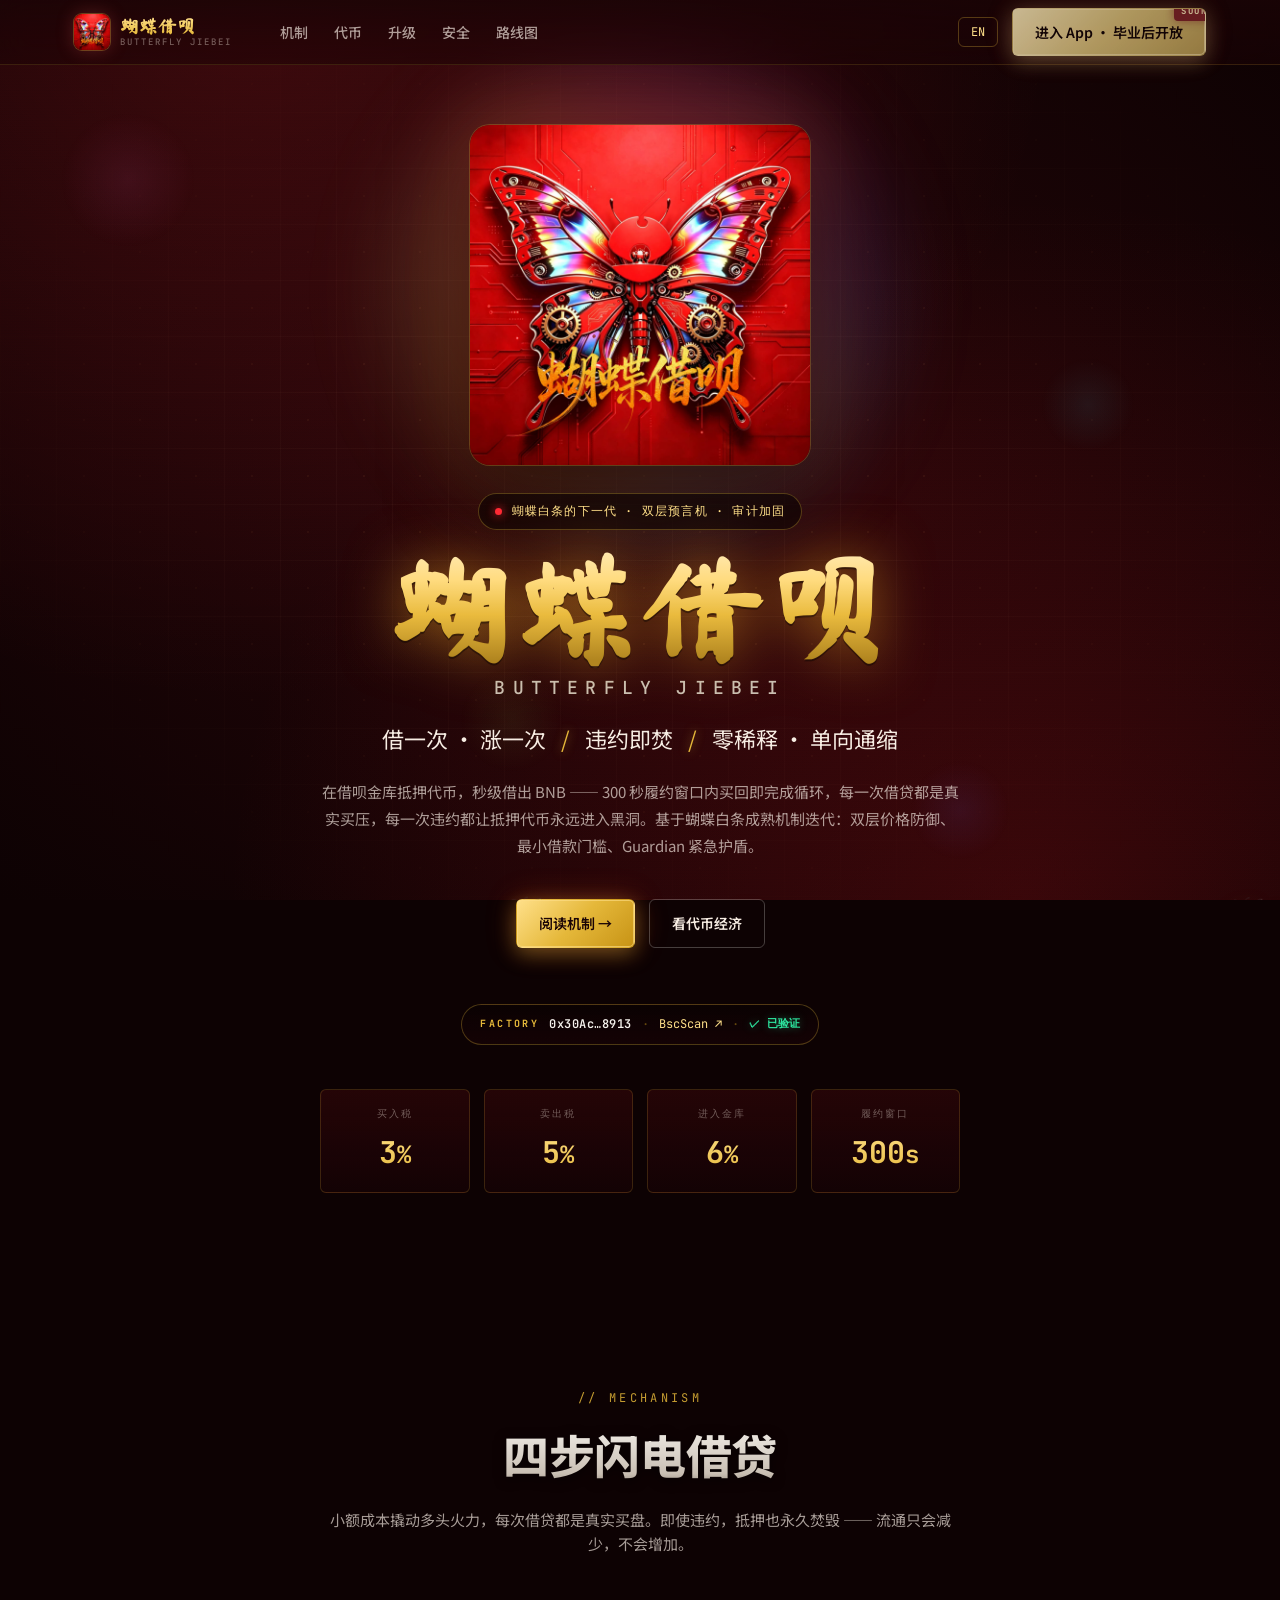
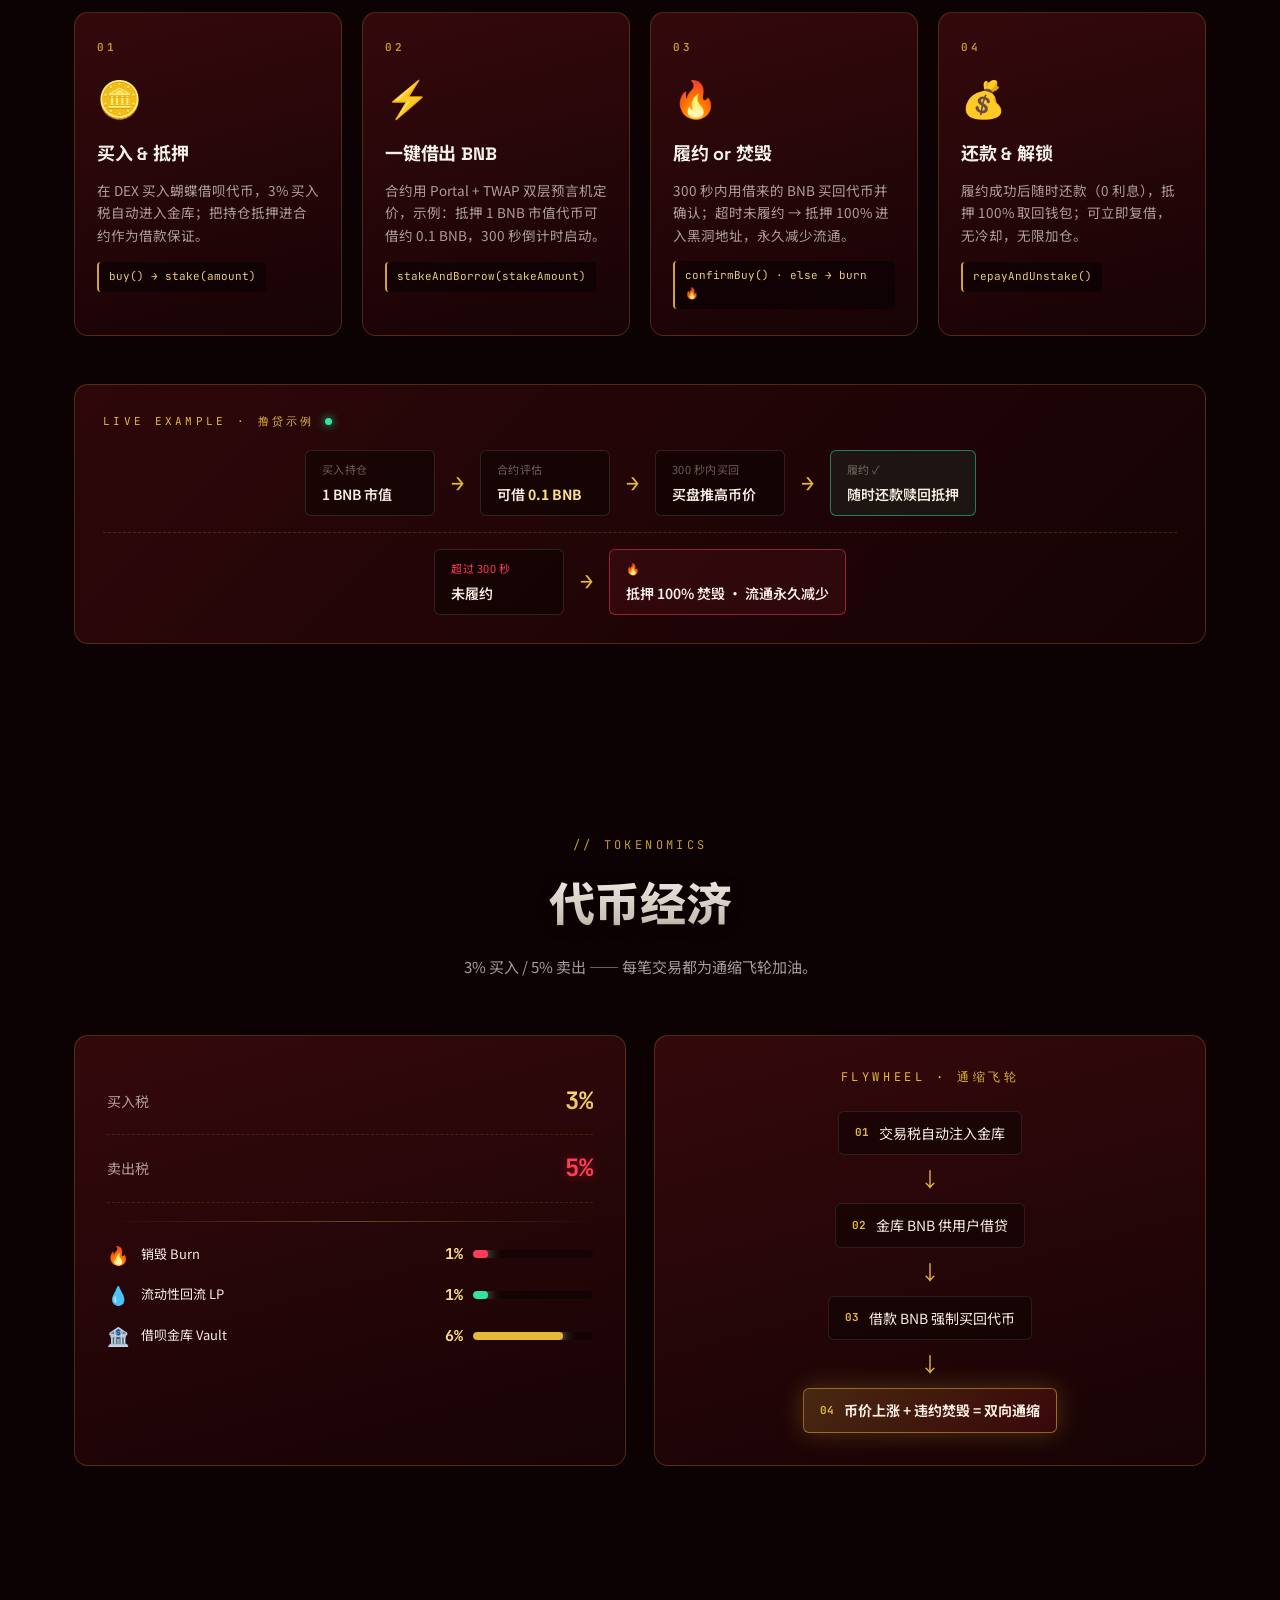
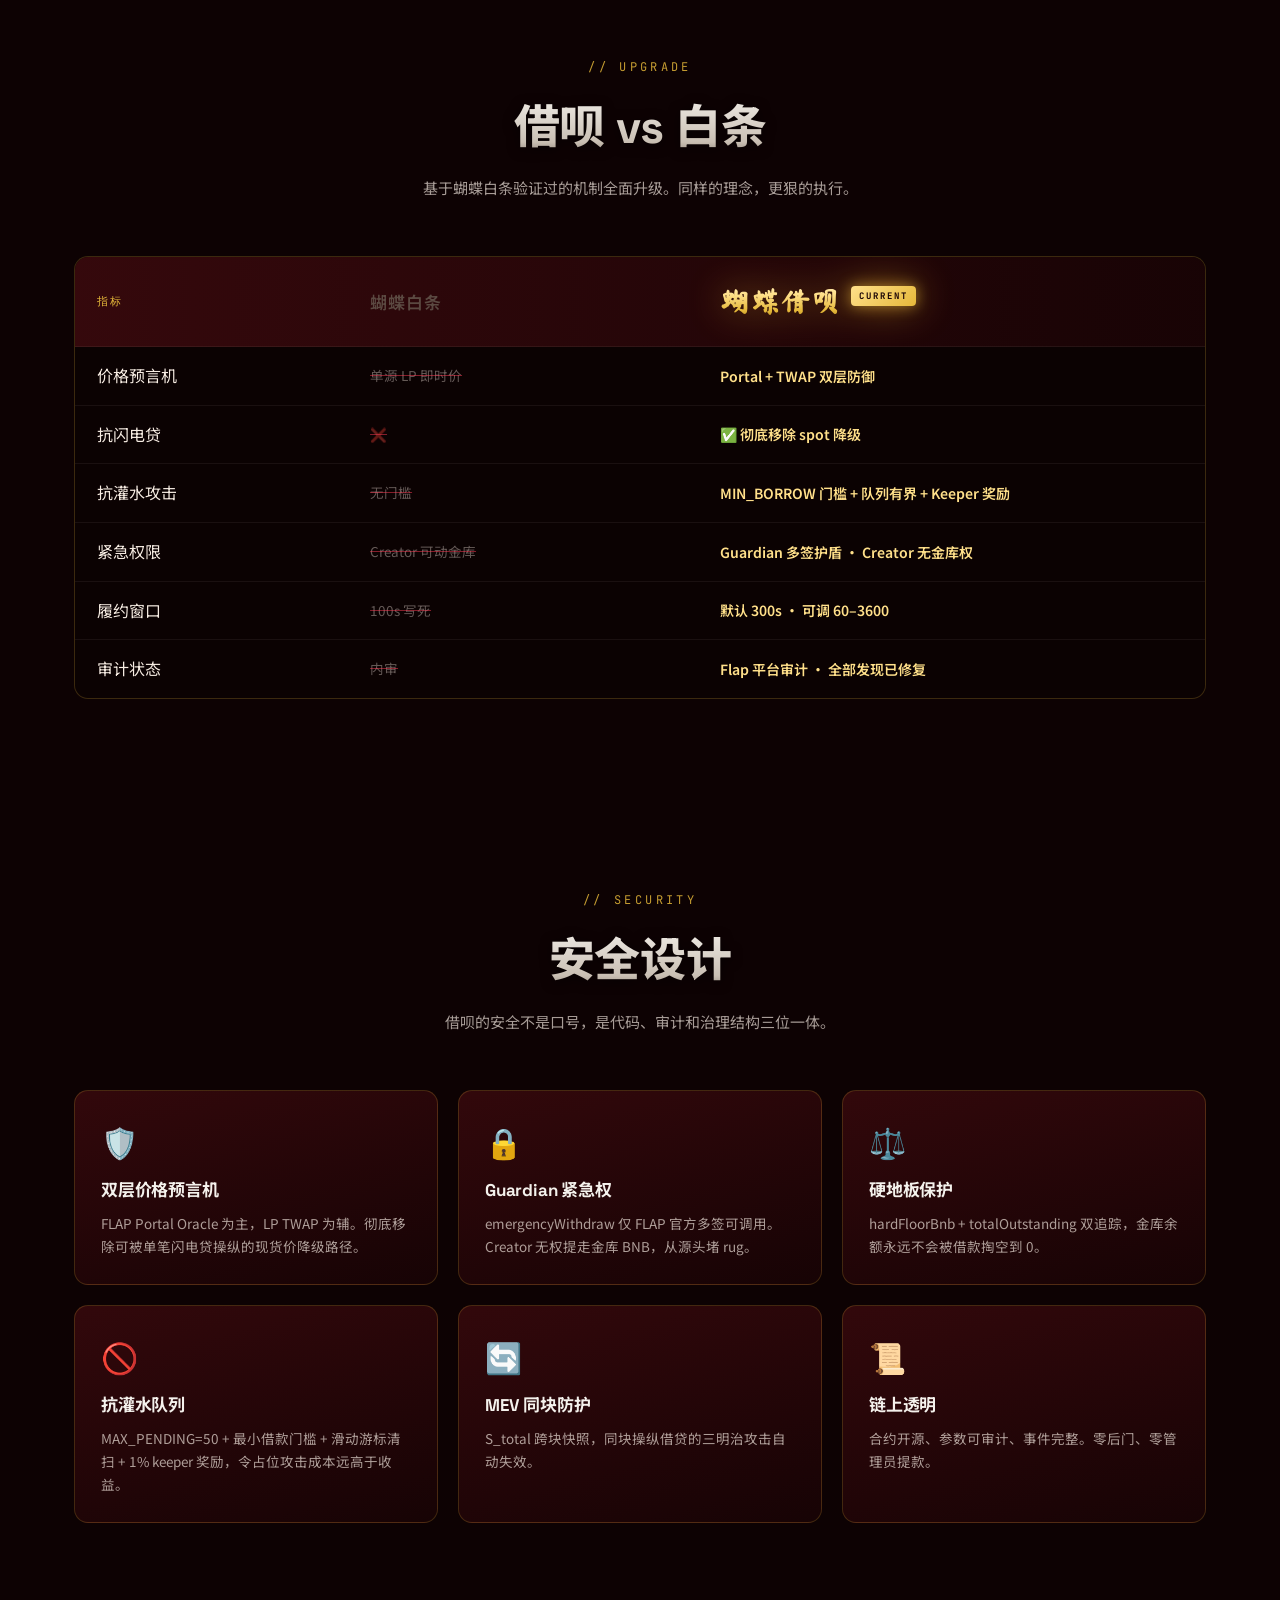
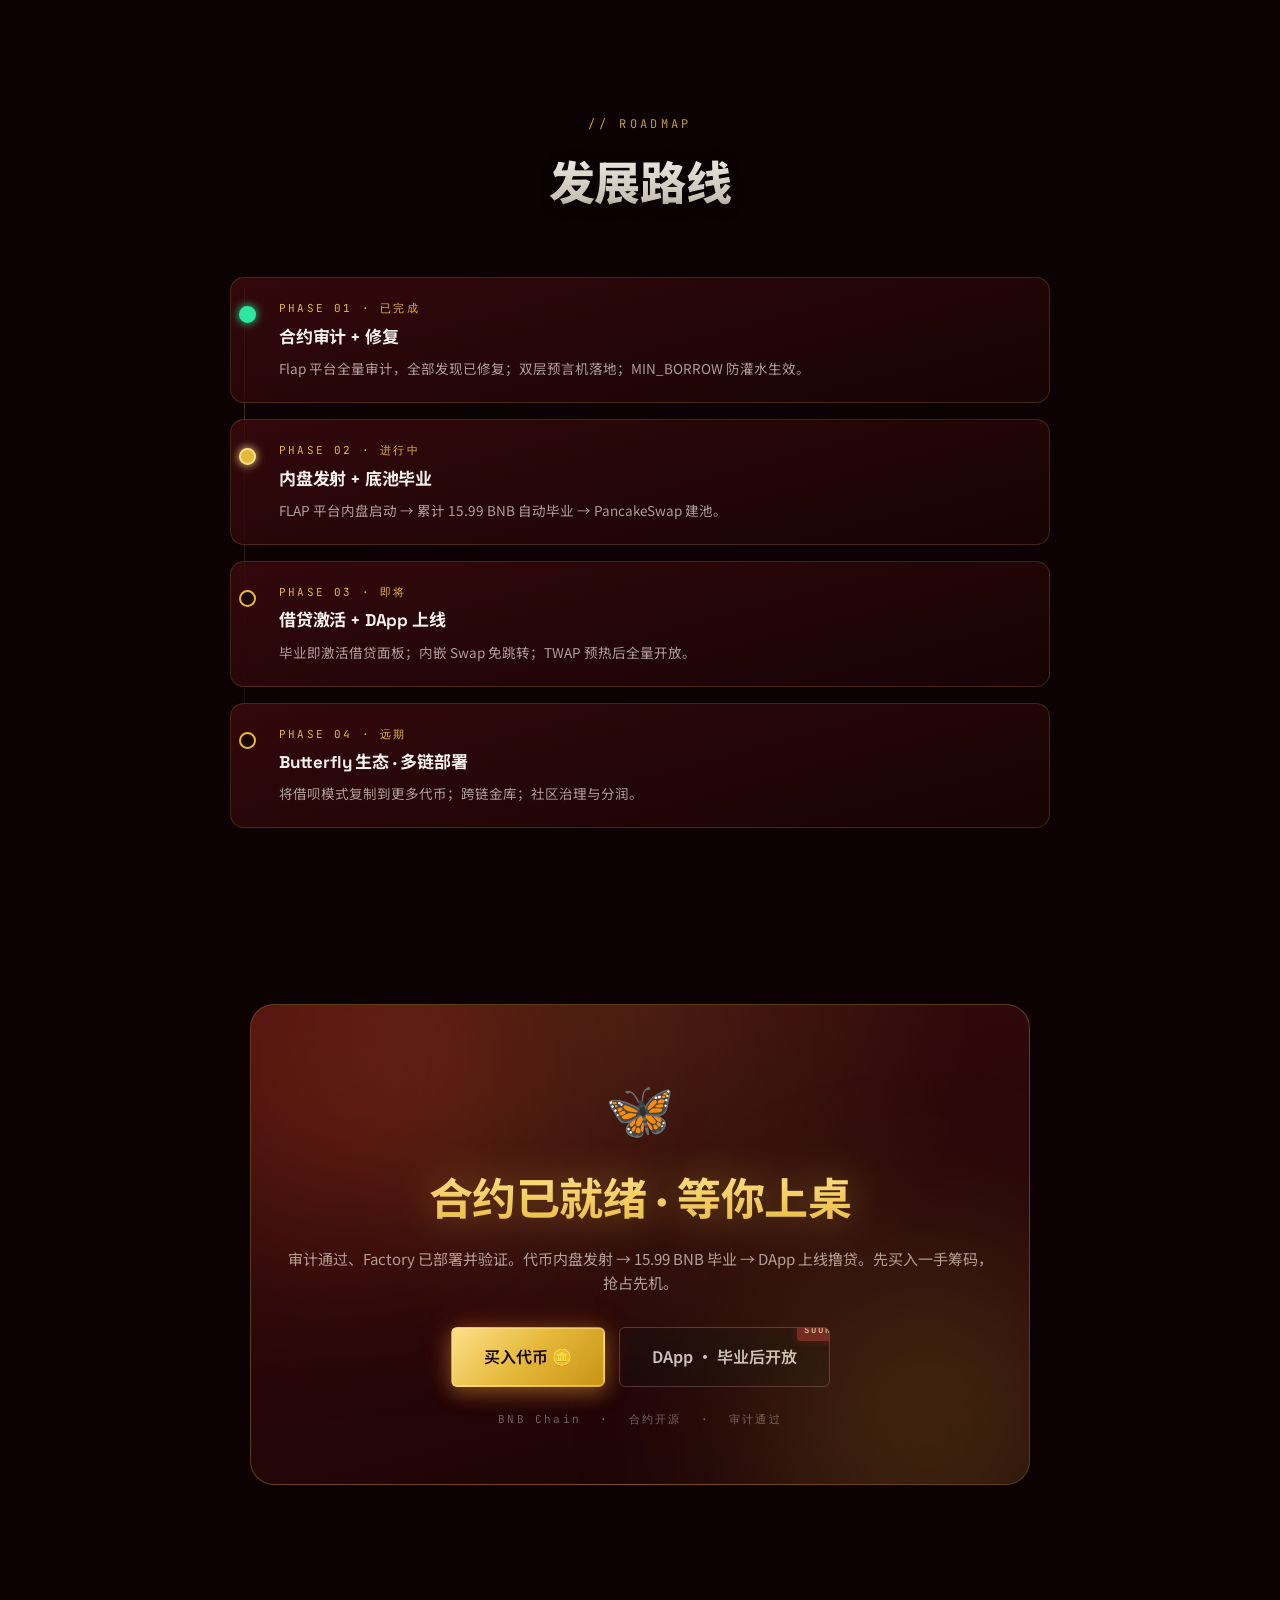
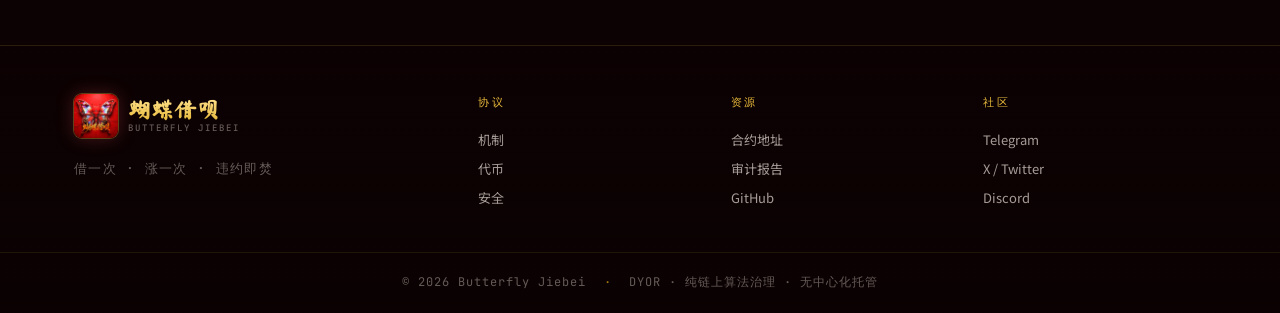
==== index.html @ 3397fb45 "Initial commit: 蝴蝶借呗 Butterfly Jiebei landing site Landing page with red/chrome/gold + holographic a" ====
<!DOCTYPE html>
<html lang="zh-CN">
<head>
<meta charset="UTF-8" />
<meta name="viewport" content="width=device-width, initial-scale=1.0" />
<title>蝴蝶借呗 Butterfly Jiebei · 借呗金库 V2</title>
<meta name="description" content="蝴蝶借呗 Butterfly Jiebei —— 蝴蝶白条的升级版。双层价格防御、审计加固、最小借款门槛。借一次、涨一次、违约即焚毁。" />
<link rel="icon" href="logo.png" />
<link rel="preconnect" href="https://fonts.googleapis.com" />
<link rel="preconnect" href="https://fonts.gstatic.com" crossorigin />
<link href="https://fonts.googleapis.com/css2?family=JetBrains+Mono:wght@400;500;700&family=Space+Grotesk:wght@500;600;700&family=Noto+Sans+SC:wght@400;700;900&family=ZCOOL+KuaiLe&family=Ma+Shan+Zheng&display=swap" rel="stylesheet" />
<link rel="stylesheet" href="styles.css" />
</head>
<body>

<!-- Blueprint grid + scanline overlay -->
<div class="bg-grid" aria-hidden="true"></div>
<div class="bg-scanline" aria-hidden="true"></div>

<!-- ═══════════════════════════════ NAV ═══════════════════════════════ -->
<nav class="nav">
  <div class="nav-inner">
    <a class="brand" href="#top">
      <img class="brand-mark" src="logo.png" alt="蝴蝶借呗" onerror="this.style.display='none';this.nextElementSibling&&(this.nextElementSibling.style.display='inline')" /><span class="brand-fallback" style="display:none">🦋</span>
      <span class="brand-text">
        <span class="brand-cn" data-i="brand.cn">蝴蝶借呗</span>
        <span class="brand-en">BUTTERFLY&nbsp;JIEBEI</span>
      </span>
    </a>
    <div class="nav-links">
      <a href="#mechanism" data-i="nav.mechanism">机制</a>
      <a href="#tokenomics" data-i="nav.tokenomics">代币</a>
      <a href="#upgrade" data-i="nav.upgrade">升级</a>
      <a href="#security" data-i="nav.security">安全</a>
      <a href="#roadmap" data-i="nav.roadmap">路线图</a>
    </div>
    <div class="nav-right">
      <button class="lang-switch" id="langSwitch" aria-label="Language">EN</button>
      <a class="btn btn-primary btn-soon" href="#cta" data-i="nav.launch" aria-disabled="true">进入 App · 毕业后开放</a>
    </div>
  </div>
</nav>

<!-- ═══════════════════════════════ HERO ═══════════════════════════════ -->
<section class="hero" id="top">
  <div class="container">
    <div class="hero-logo-wrap">
      <img class="hero-logo" src="logo.png" alt="蝴蝶借呗" onerror="this.style.display='none'" />
      <div class="hero-logo-halo" aria-hidden="true"></div>
    </div>

    <div class="tag-line">
      <span class="dot"></span>
      <span data-i="hero.tag">蝴蝶白条的下一代 · 双层预言机 · 审计加固</span>
    </div>

    <h1 class="hero-title">
      <span class="title-cn" data-i="hero.title">蝴蝶借呗</span>
      <span class="title-en">BUTTERFLY&nbsp;JIEBEI</span>
    </h1>

    <p class="hero-sub">
      <span data-i="hero.sub1">借一次 · 涨一次</span>
      <span class="sep">/</span>
      <span data-i="hero.sub2">违约即焚</span>
      <span class="sep">/</span>
      <span data-i="hero.sub3">零稀释 · 单向通缩</span>
    </p>

    <p class="hero-desc" data-i="hero.desc">
      在借呗金库抵押代币，秒级借出 BNB —— 300 秒履约窗口内买回即完成循环，
      每一次借贷都是真实买压，每一次违约都让抵押代币永远进入黑洞。
      基于蝴蝶白条成熟机制迭代：双层价格防御、最小借款门槛、Guardian 紧急护盾。
    </p>

    <div class="hero-cta">
      <a class="btn btn-primary" href="#mechanism" data-i="hero.cta1">阅读机制 →</a>
      <a class="btn btn-ghost" href="#tokenomics" data-i="hero.cta2">看代币经济</a>
    </div>

    <div class="contract-pill" data-copy="0x30AcfA75fcbDF797eA0893fE449CA2A578B28913" title="点击复制 / Click to copy">
      <span class="cp-label" data-i="hero.contract">FACTORY</span>
      <code class="cp-addr">0x30Ac…8913</code>
      <span class="cp-sep">·</span>
      <a class="cp-link" href="https://bscscan.com/address/0x30AcfA75fcbDF797eA0893fE449CA2A578B28913#code" target="_blank" rel="noopener" onclick="event.stopPropagation()">BscScan ↗</a>
      <span class="cp-sep">·</span>
      <span class="cp-badge" data-i="hero.verified">✓ Verified</span>
    </div>

    <div class="hero-tiles">
      <div class="tile">
        <div class="tile-label" data-i="hero.t1.l">买入税</div>
        <div class="tile-val"><span class="num">3</span>%</div>
      </div>
      <div class="tile">
        <div class="tile-label" data-i="hero.t2.l">卖出税</div>
        <div class="tile-val"><span class="num">5</span>%</div>
      </div>
      <div class="tile">
        <div class="tile-label" data-i="hero.t3.l">进入金库</div>
        <div class="tile-val"><span class="num">6</span>%</div>
      </div>
      <div class="tile">
        <div class="tile-label" data-i="hero.t4.l">履约窗口</div>
        <div class="tile-val"><span class="num">300</span>s</div>
      </div>
    </div>
  </div>
</section>

<!-- ═══════════════════════════════ MECHANISM ═══════════════════════════════ -->
<section class="section" id="mechanism">
  <div class="container">
    <header class="sec-head">
      <div class="sec-tag" data-i="mech.tag">// MECHANISM</div>
      <h2 class="sec-title" data-i="mech.title">四步闪电借贷</h2>
      <p class="sec-sub" data-i="mech.sub">
        小额成本撬动多头火力，每次借贷都是真实买盘。即使违约，抵押也永久焚毁 —— 流通只会减少，不会增加。
      </p>
    </header>

    <div class="flow-grid">
      <article class="flow-step">
        <div class="step-no">01</div>
        <div class="step-icon">🪙</div>
        <h3 data-i="mech.s1.t">买入 & 抵押</h3>
        <p data-i="mech.s1.d">在 DEX 买入蝴蝶借呗代币，3% 买入税自动进入金库；把持仓抵押进合约作为借款保证。</p>
        <div class="step-code">buy() → stake(amount)</div>
      </article>
      <article class="flow-step">
        <div class="step-no">02</div>
        <div class="step-icon">⚡</div>
        <h3 data-i="mech.s2.t">一键借出 BNB</h3>
        <p data-i="mech.s2.d">合约用 Portal + TWAP 双层预言机定价，示例：抵押 1 BNB 市值代币可借约 0.1 BNB，300 秒倒计时启动。</p>
        <div class="step-code">stakeAndBorrow(stakeAmount)</div>
      </article>
      <article class="flow-step">
        <div class="step-no">03</div>
        <div class="step-icon">🔥</div>
        <h3 data-i="mech.s3.t">履约 or 焚毁</h3>
        <p data-i="mech.s3.d">300 秒内用借来的 BNB 买回代币并确认；超时未履约 → 抵押 100% 进入黑洞地址，永久减少流通。</p>
        <div class="step-code">confirmBuy() · else → burn 🔥</div>
      </article>
      <article class="flow-step">
        <div class="step-no">04</div>
        <div class="step-icon">💰</div>
        <h3 data-i="mech.s4.t">还款 & 解锁</h3>
        <p data-i="mech.s4.d">履约成功后随时还款（0 利息），抵押 100% 取回钱包；可立即复借，无冷却，无限加仓。</p>
        <div class="step-code">repayAndUnstake()</div>
      </article>
    </div>

    <div class="example-box">
      <div class="ex-head">
        <span class="ex-label" data-i="mech.ex.tag">LIVE EXAMPLE</span>
        <span class="ex-dot"></span>
      </div>
      <div class="ex-flow">
        <div class="ex-step"><span class="ex-k" data-i="mech.ex.k1">买入持仓</span><span class="ex-v">1 BNB 市值</span></div>
        <span class="ex-arr">→</span>
        <div class="ex-step"><span class="ex-k" data-i="mech.ex.k2">合约评估</span><span class="ex-v">可借 <b>0.1 BNB</b></span></div>
        <span class="ex-arr">→</span>
        <div class="ex-step"><span class="ex-k" data-i="mech.ex.k3">300 秒内买回</span><span class="ex-v">买盘推高币价</span></div>
        <span class="ex-arr">→</span>
        <div class="ex-step ex-win"><span class="ex-k" data-i="mech.ex.k4">履约 ✓</span><span class="ex-v" data-i="mech.ex.v4">随时还款赎回抵押</span></div>
      </div>
      <div class="ex-flow ex-alt">
        <div class="ex-step"><span class="ex-k" data-i="mech.ex.k5">超过 300 秒</span><span class="ex-v" data-i="mech.ex.v5">未履约</span></div>
        <span class="ex-arr">→</span>
        <div class="ex-step ex-burn"><span class="ex-k">🔥</span><span class="ex-v" data-i="mech.ex.v6">抵押 100% 焚毁 · 流通永久减少</span></div>
      </div>
    </div>
  </div>
</section>

<!-- ═══════════════════════════════ TOKENOMICS ═══════════════════════════════ -->
<section class="section" id="tokenomics">
  <div class="container">
    <header class="sec-head">
      <div class="sec-tag" data-i="tok.tag">// TOKENOMICS</div>
      <h2 class="sec-title" data-i="tok.title">代币经济</h2>
      <p class="sec-sub" data-i="tok.sub">3% 买入 / 5% 卖出 —— 每笔交易都为通缩飞轮加油。</p>
    </header>

    <div class="tok-grid">
      <!-- 税率卡片 -->
      <div class="tok-card">
        <div class="tok-row">
          <span class="tok-k" data-i="tok.buy">买入税</span>
          <span class="tok-v tok-v-accent">3%</span>
        </div>
        <div class="tok-row">
          <span class="tok-k" data-i="tok.sell">卖出税</span>
          <span class="tok-v tok-v-danger">5%</span>
        </div>
        <div class="tok-divider"></div>
        <div class="tok-breakdown">
          <div class="tok-bd-row">
            <span class="tok-bd-ic">🔥</span>
            <span class="tok-bd-k" data-i="tok.burn">销毁 Burn</span>
            <span class="tok-bd-v">1%</span>
            <span class="tok-bar"><span class="tok-bar-fill" style="width:12.5%;background:var(--danger)"></span></span>
          </div>
          <div class="tok-bd-row">
            <span class="tok-bd-ic">💧</span>
            <span class="tok-bd-k" data-i="tok.reflow">流动性回流 LP</span>
            <span class="tok-bd-v">1%</span>
            <span class="tok-bar"><span class="tok-bar-fill" style="width:12.5%;background:var(--emerald)"></span></span>
          </div>
          <div class="tok-bd-row">
            <span class="tok-bd-ic">🏦</span>
            <span class="tok-bd-k" data-i="tok.vault">借呗金库 Vault</span>
            <span class="tok-bd-v">6%</span>
            <span class="tok-bar"><span class="tok-bar-fill" style="width:75%;background:var(--amber)"></span></span>
          </div>
        </div>
      </div>

      <!-- 飞轮 -->
      <div class="tok-card tok-wheel">
        <div class="wheel-title" data-i="tok.wheel">FLYWHEEL · 通缩飞轮</div>
        <div class="wheel-step">
          <span class="wheel-n">01</span>
          <span data-i="tok.w1">交易税自动注入金库</span>
        </div>
        <div class="wheel-arr">↓</div>
        <div class="wheel-step">
          <span class="wheel-n">02</span>
          <span data-i="tok.w2">金库 BNB 供用户借贷</span>
        </div>
        <div class="wheel-arr">↓</div>
        <div class="wheel-step">
          <span class="wheel-n">03</span>
          <span data-i="tok.w3">借款 BNB 强制买回代币</span>
        </div>
        <div class="wheel-arr">↓</div>
        <div class="wheel-step wheel-final">
          <span class="wheel-n">04</span>
          <span data-i="tok.w4">币价上涨 + 违约焚毁 = 双向通缩</span>
        </div>
      </div>
    </div>
  </div>
</section>

<!-- ═══════════════════════════════ UPGRADE (VS 白条) ═══════════════════════════════ -->
<section class="section" id="upgrade">
  <div class="container">
    <header class="sec-head">
      <div class="sec-tag" data-i="up.tag">// UPGRADE</div>
      <h2 class="sec-title" data-i="up.title">借呗 vs 白条</h2>
      <p class="sec-sub" data-i="up.sub">基于蝴蝶白条验证过的机制全面升级。同样的理念，更狠的执行。</p>
    </header>

    <div class="cmp-table">
      <div class="cmp-row cmp-head">
        <div data-i="up.h.k">指标</div>
        <div class="cmp-head-old" data-i="up.h.a">蝴蝶白条</div>
        <div class="cmp-head-new" data-i="up.h.b">蝴蝶借呗</div>
      </div>
      <div class="cmp-row">
        <div data-i="up.r1.k">价格预言机</div>
        <div class="old">单源 LP 即时价</div>
        <div class="new" data-i="up.r1.v">Portal + TWAP 双层防御</div>
      </div>
      <div class="cmp-row">
        <div data-i="up.r2.k">抗闪电贷</div>
        <div class="old">❌</div>
        <div class="new" data-i="up.r2.v">✅ 彻底移除 spot 降级</div>
      </div>
      <div class="cmp-row">
        <div data-i="up.r3.k">抗灌水攻击</div>
        <div class="old">无门槛</div>
        <div class="new" data-i="up.r3.v">MIN_BORROW 门槛 + 队列有界 + Keeper 奖励</div>
      </div>
      <div class="cmp-row">
        <div data-i="up.r4.k">紧急权限</div>
        <div class="old">Creator 可动金库</div>
        <div class="new" data-i="up.r4.v">Guardian 多签护盾，Creator 无金库权</div>
      </div>
      <div class="cmp-row">
        <div data-i="up.r5.k">履约窗口</div>
        <div class="old">100s 写死</div>
        <div class="new" data-i="up.r5.v">默认 300s · 可调 60–3600</div>
      </div>
      <div class="cmp-row">
        <div data-i="up.r6.k">审计状态</div>
        <div class="old">内审</div>
        <div class="new" data-i="up.r6.v">Flap 平台审计 · 全部发现已修复</div>
      </div>
    </div>
  </div>
</section>

<!-- ═══════════════════════════════ SECURITY ═══════════════════════════════ -->
<section class="section" id="security">
  <div class="container">
    <header class="sec-head">
      <div class="sec-tag" data-i="sec.tag">// SECURITY</div>
      <h2 class="sec-title" data-i="sec.title">安全设计</h2>
      <p class="sec-sub" data-i="sec.sub">借呗的安全不是口号，是代码、审计和治理结构三位一体。</p>
    </header>

    <div class="sec-grid">
      <div class="sec-card">
        <div class="sec-ic">🛡️</div>
        <h3 data-i="sec.c1.t">双层价格预言机</h3>
        <p data-i="sec.c1.d">FLAP Portal Oracle 为主，LP TWAP 为辅。彻底移除可被单笔闪电贷操纵的现货价降级路径。</p>
      </div>
      <div class="sec-card">
        <div class="sec-ic">🔒</div>
        <h3 data-i="sec.c2.t">Guardian 紧急权</h3>
        <p data-i="sec.c2.d">emergencyWithdraw 仅 FLAP 官方多签可调用。Creator 无权提走金库 BNB，从源头堵 rug。</p>
      </div>
      <div class="sec-card">
        <div class="sec-ic">⚖️</div>
        <h3 data-i="sec.c3.t">硬地板保护</h3>
        <p data-i="sec.c3.d">hardFloorBnb + totalOutstanding 双追踪，金库余额永远不会被借款掏空到 0。</p>
      </div>
      <div class="sec-card">
        <div class="sec-ic">🚫</div>
        <h3 data-i="sec.c4.t">抗灌水队列</h3>
        <p data-i="sec.c4.d">MAX_PENDING=50 + 最小借款门槛 + 滑动游标清扫 + 1% keeper 奖励，令占位攻击成本远高于收益。</p>
      </div>
      <div class="sec-card">
        <div class="sec-ic">🔄</div>
        <h3 data-i="sec.c5.t">MEV 同块防护</h3>
        <p data-i="sec.c5.d">S_total 跨块快照，同块操纵借贷的三明治攻击自动失效。</p>
      </div>
      <div class="sec-card">
        <div class="sec-ic">📜</div>
        <h3 data-i="sec.c6.t">链上透明</h3>
        <p data-i="sec.c6.d">合约开源、参数可审计、事件完整。零后门、零管理员提款。</p>
      </div>
    </div>
  </div>
</section>

<!-- ═══════════════════════════════ ROADMAP ═══════════════════════════════ -->
<section class="section" id="roadmap">
  <div class="container">
    <header class="sec-head">
      <div class="sec-tag" data-i="road.tag">// ROADMAP</div>
      <h2 class="sec-title" data-i="road.title">发展路线</h2>
    </header>

    <div class="road-list">
      <div class="road-item road-done">
        <div class="road-tag" data-i="road.p1.tag">PHASE 01 · 已完成</div>
        <h4 data-i="road.p1.t">合约审计 + 修复</h4>
        <p data-i="road.p1.d">Flap 平台全量审计，全部发现已修复；双层预言机落地；MIN_BORROW 防灌水生效。</p>
      </div>
      <div class="road-item road-active">
        <div class="road-tag" data-i="road.p2.tag">PHASE 02 · 进行中</div>
        <h4 data-i="road.p2.t">内盘发射 + 底池毕业</h4>
        <p data-i="road.p2.d">FLAP 平台内盘启动 → 累计 15.99 BNB 自动毕业 → PancakeSwap 建池。</p>
      </div>
      <div class="road-item">
        <div class="road-tag" data-i="road.p3.tag">PHASE 03 · 即将</div>
        <h4 data-i="road.p3.t">借贷激活 + DApp 上线</h4>
        <p data-i="road.p3.d">毕业即激活借贷面板；内嵌 Swap 免跳转；TWAP 预热后全量开放。</p>
      </div>
      <div class="road-item">
        <div class="road-tag" data-i="road.p4.tag">PHASE 04 · 远期</div>
        <h4 data-i="road.p4.t">Butterfly 生态 · 多链部署</h4>
        <p data-i="road.p4.d">将借呗模式复制到更多代币；跨链金库；社区治理与分润。</p>
      </div>
    </div>
  </div>
</section>

<!-- ═══════════════════════════════ CTA ═══════════════════════════════ -->
<section class="section cta" id="cta">
  <div class="container">
    <div class="cta-box">
      <div class="cta-emoji">🦋</div>
      <h2 class="cta-title" data-i="cta.title">准备好开撸第一波了吗？</h2>
      <p class="cta-desc" data-i="cta.desc">借呗已审计完成，毕业即可开撸。连接钱包进入 App，或先买入一手筹码。</p>
      <div class="cta-actions">
        <a class="btn btn-primary btn-lg" href="https://pancakeswap.finance/swap" target="_blank" rel="noopener" data-i="cta.b1">买入代币 🪙</a>
        <a class="btn btn-ghost btn-lg btn-soon" href="#" aria-disabled="true" data-i="cta.b2">DApp · 毕业后开放</a>
      </div>
      <div class="cta-meta">
        <span data-i="cta.meta1">BNB Chain</span>
        <span class="sep">·</span>
        <span data-i="cta.meta2">合约开源</span>
        <span class="sep">·</span>
        <span data-i="cta.meta3">审计通过</span>
      </div>
    </div>
  </div>
</section>

<!-- ═══════════════════════════════ FOOTER ═══════════════════════════════ -->
<footer class="footer">
  <div class="container foot-inner">
    <div class="foot-brand">
      <div class="brand">
        <img class="brand-mark" src="logo.png" alt="蝴蝶借呗" onerror="this.style.display='none';this.nextElementSibling&&(this.nextElementSibling.style.display='inline')" /><span class="brand-fallback" style="display:none">🦋</span>
        <span class="brand-text">
          <span class="brand-cn">蝴蝶借呗</span>
          <span class="brand-en">BUTTERFLY JIEBEI</span>
        </span>
      </div>
      <p class="foot-tag" data-i="foot.tag">借一次 · 涨一次 · 违约即焚</p>
    </div>
    <div class="foot-cols">
      <div>
        <div class="foot-h" data-i="foot.h1">协议</div>
        <a href="#mechanism" data-i="foot.l1">机制</a>
        <a href="#tokenomics" data-i="foot.l2">代币</a>
        <a href="#security" data-i="foot.l3">安全</a>
      </div>
      <div>
        <div class="foot-h" data-i="foot.h2">资源</div>
        <a href="https://bscscan.com/address/0x30AcfA75fcbDF797eA0893fE449CA2A578B28913#code" target="_blank" rel="noopener" data-i="foot.l4">Factory 合约</a>
        <a href="#" data-i="foot.l5">审计报告</a>
        <a href="#" data-i="foot.l6">GitHub</a>
      </div>
      <div>
        <div class="foot-h" data-i="foot.h3">社区</div>
        <a href="#">Telegram</a>
        <a href="#">X / Twitter</a>
        <a href="#">Discord</a>
      </div>
    </div>
  </div>
  <div class="foot-bar">
    <span>© 2026 Butterfly Jiebei</span>
    <span class="sep">·</span>
    <span data-i="foot.disclaim">DYOR · 纯链上算法治理 · 无中心化托管</span>
  </div>
</footer>

<script src="script.js"></script>
</body>
</html>
---- styles.css ----
/* ═══════════════════════════════════════════════════════════════════════
   蝴蝶借呗 · Butterfly Jiebei — Landing Site
   Palette: Deep Crimson + Chrome Silver + Imperial Gold + Holographic
   ═══════════════════════════════════════════════════════════════════════ */

:root {
  /* Core reds */
  --red-deepest: #0D0203;
  --red-abyss:   #1A0406;
  --red-bg:      #2A0609;
  --red-mid:     #5A0D12;
  --red-brand:   #B3151C;
  --red-glow:    #FF2A35;

  /* Chrome / silver */
  --chrome-1: #F4F1EC;
  --chrome-2: #C9BFB3;
  --chrome-3: #6B5F54;

  /* Gold */
  --gold-1:  #FFE08A;
  --gold-2:  #E5B83A;
  --gold-3:  #9E7514;

  /* Holographic hues (used sparingly as gradients) */
  --holo-a:  #FF6BCB;
  --holo-b:  #7A6BFF;
  --holo-c:  #4EE3FF;
  --holo-d:  #B6FF5F;

  /* Text */
  --text:     #F7EDE3;
  --text-dim: rgba(247,237,227,0.66);
  --text-fade:rgba(247,237,227,0.38);

  /* Utility */
  --danger:  #FF3D57;
  --emerald: #2EE6A0;
  --amber:   var(--gold-2);

  /* Layout */
  --nav-h: 64px;
  --radius: 6px;
  --radius-lg: 14px;
}

* { box-sizing: border-box; margin: 0; padding: 0; }

html { scroll-behavior: smooth; }

body {
  font-family: 'Inter', 'Noto Sans SC', -apple-system, BlinkMacSystemFont, sans-serif;
  color: var(--text);
  background: var(--red-deepest);
  overflow-x: hidden;
  min-height: 100vh;
  line-height: 1.6;
  position: relative;
}

/* ─────────────── Global background: deep crimson + circuit + vignette ─────────────── */

body::before {
  content: "";
  position: fixed;
  inset: 0;
  z-index: -3;
  background:
    radial-gradient(ellipse at 20% 0%, rgba(255,42,53,0.18) 0%, transparent 55%),
    radial-gradient(ellipse at 80% 100%, rgba(179,21,28,0.25) 0%, transparent 55%),
    radial-gradient(ellipse at center, var(--red-bg) 0%, var(--red-abyss) 50%, var(--red-deepest) 100%);
  animation: bgPulse 14s ease-in-out infinite;
}

@keyframes bgPulse {
  0%,100% { filter: brightness(1); }
  50%     { filter: brightness(1.12); }
}

/* Circuit grid */
.bg-grid {
  position: fixed;
  inset: 0;
  z-index: -2;
  pointer-events: none;
  background-image:
    linear-gradient(rgba(255,200,160,0.035) 1px, transparent 1px),
    linear-gradient(90deg, rgba(255,200,160,0.035) 1px, transparent 1px),
    radial-gradient(circle at 50% 50%, rgba(255,180,100,0.06) 1px, transparent 1.5px);
  background-size: 56px 56px, 56px 56px, 56px 56px;
  mask-image: radial-gradient(ellipse at center, black 30%, transparent 85%);
  -webkit-mask-image: radial-gradient(ellipse at center, black 30%, transparent 85%);
  animation: gridDrift 40s linear infinite;
}

@keyframes gridDrift {
  from { background-position: 0 0, 0 0, 0 0; }
  to   { background-position: 56px 56px, -56px 56px, 28px 28px; }
}

/* CRT scanlines (very subtle) */
.bg-scanline {
  position: fixed;
  inset: 0;
  z-index: -1;
  pointer-events: none;
  background: repeating-linear-gradient(
    0deg,
    rgba(0,0,0,0) 0px,
    rgba(0,0,0,0) 2px,
    rgba(0,0,0,0.05) 2px,
    rgba(0,0,0,0.05) 3px
  );
  opacity: 0.4;
  mix-blend-mode: multiply;
  animation: scanMove 8s linear infinite;
}

@keyframes scanMove {
  from { background-position-y: 0; }
  to   { background-position-y: 100px; }
}

/* Floating holographic particles */
body::after {
  content: "";
  position: fixed;
  inset: 0;
  z-index: -1;
  pointer-events: none;
  background:
    radial-gradient(circle at 10% 20%, rgba(255,107,203,0.08) 0%, transparent 5%),
    radial-gradient(circle at 85% 45%, rgba(78,227,255,0.07) 0%, transparent 4%),
    radial-gradient(circle at 40% 80%, rgba(182,255,95,0.06) 0%, transparent 5%),
    radial-gradient(circle at 75% 90%, rgba(122,107,255,0.08) 0%, transparent 4%);
  animation: floatOrbs 22s ease-in-out infinite alternate;
}

@keyframes floatOrbs {
  0%   { transform: translate(0,0) scale(1); }
  50%  { transform: translate(-20px,15px) scale(1.1); }
  100% { transform: translate(30px,-25px) scale(0.95); }
}

/* ─────────────── Typography ─────────────── */

h1,h2,h3,h4 { font-family: 'Space Grotesk', 'Noto Sans SC', sans-serif; letter-spacing: -0.01em; }

.brand-cn,
.title-cn {
  font-family: 'Ma Shan Zheng', 'ZCOOL KuaiLe', 'Noto Sans SC', cursive;
  font-weight: 900;
  letter-spacing: 0.05em;
}

.mono, .step-code, pre, code, .tile-label, .sec-tag, .num, .brand-en, .road-tag, .tok-bd-v, .tok-v, .ex-label, .wheel-n {
  font-family: 'JetBrains Mono', ui-monospace, SFMono-Regular, Menlo, monospace;
}

/* Gold calligraphy gradient (for 蝴蝶借呗 text) */
.title-cn {
  background: linear-gradient(180deg, #FFF0C4 0%, var(--gold-1) 25%, var(--gold-2) 55%, var(--gold-3) 95%);
  -webkit-background-clip: text;
  background-clip: text;
  color: transparent;
  filter: drop-shadow(0 2px 0 rgba(0,0,0,0.4)) drop-shadow(0 0 28px rgba(255,180,40,0.5));
  text-shadow: 0 0 1px rgba(255,200,80,0.2);
}

/* ─────────────── Layout ─────────────── */

.container {
  max-width: 1180px;
  margin: 0 auto;
  padding: 0 24px;
  position: relative;
}

.section {
  padding: 96px 0;
  position: relative;
}

.sec-head {
  text-align: center;
  margin-bottom: 56px;
}
.sec-tag {
  color: var(--gold-2);
  font-size: 12px;
  letter-spacing: 0.28em;
  margin-bottom: 14px;
  opacity: 0.85;
}
.sec-title {
  font-size: clamp(28px, 5vw, 46px);
  font-weight: 800;
  background: linear-gradient(180deg, var(--chrome-1) 0%, var(--chrome-2) 70%, var(--chrome-3) 100%);
  -webkit-background-clip: text;
  background-clip: text;
  color: transparent;
  margin-bottom: 12px;
  filter: drop-shadow(0 2px 6px rgba(0,0,0,0.6));
}
.sec-sub {
  color: var(--text-dim);
  max-width: 640px;
  margin: 0 auto;
  font-size: 15px;
}

/* ─────────────── NAV ─────────────── */

.nav {
  position: sticky;
  top: 0;
  z-index: 50;
  backdrop-filter: blur(14px) saturate(1.2);
  -webkit-backdrop-filter: blur(14px) saturate(1.2);
  background: linear-gradient(180deg, rgba(26,4,6,0.85) 0%, rgba(26,4,6,0.55) 100%);
  border-bottom: 1px solid rgba(229,184,58,0.15);
}
.nav-inner {
  max-width: 1180px;
  margin: 0 auto;
  padding: 0 24px;
  height: var(--nav-h);
  display: flex;
  align-items: center;
  gap: 32px;
}
.brand {
  display: inline-flex;
  align-items: center;
  gap: 10px;
  text-decoration: none;
}
.brand-mark {
  width: 36px;
  height: 36px;
  object-fit: contain;
  border-radius: 8px;
  box-shadow: 0 0 0 1px rgba(229,184,58,0.3), 0 0 18px rgba(255,100,100,0.25);
  animation: brandPulse 3s ease-in-out infinite;
}
@keyframes brandPulse {
  0%,100% { filter: drop-shadow(0 0 6px rgba(255,160,50,0.35)); }
  50%     { filter: drop-shadow(0 0 14px rgba(255,180,80,0.7)); }
}
.brand-text { display: inline-flex; flex-direction: column; line-height: 1; gap: 3px; }
.brand-cn {
  font-size: 18px;
  background: linear-gradient(180deg, var(--gold-1) 0%, var(--gold-2) 100%);
  -webkit-background-clip: text;
  background-clip: text;
  color: transparent;
}
.brand-en {
  font-size: 9px;
  letter-spacing: 0.22em;
  color: var(--text-fade);
  font-weight: 500;
}

.nav-links {
  display: flex;
  gap: 26px;
  margin-left: 16px;
  flex: 1;
}
.nav-links a {
  color: var(--text-dim);
  text-decoration: none;
  font-size: 14px;
  font-weight: 500;
  transition: color .25s, text-shadow .25s;
  position: relative;
}
.nav-links a:hover {
  color: var(--gold-1);
  text-shadow: 0 0 12px rgba(255,200,80,0.45);
}
.nav-links a::after {
  content: "";
  position: absolute;
  left: 0; bottom: -6px;
  height: 1px;
  width: 0;
  background: linear-gradient(90deg, var(--gold-2), transparent);
  transition: width .3s ease;
}
.nav-links a:hover::after { width: 100%; }

.nav-right { display: flex; align-items: center; gap: 14px; margin-left: auto; }

.lang-switch {
  background: transparent;
  border: 1px solid rgba(229,184,58,0.3);
  color: var(--gold-1);
  padding: 6px 12px;
  border-radius: var(--radius);
  font-family: 'JetBrains Mono', monospace;
  font-size: 12px;
  cursor: pointer;
  transition: all .25s;
}
.lang-switch:hover {
  border-color: var(--gold-2);
  background: rgba(229,184,58,0.12);
  box-shadow: 0 0 14px rgba(229,184,58,0.25);
}

/* ─────────────── Buttons ─────────────── */

.btn {
  display: inline-flex;
  align-items: center;
  justify-content: center;
  gap: 8px;
  padding: 12px 22px;
  border-radius: var(--radius);
  font-weight: 600;
  font-size: 14px;
  text-decoration: none;
  cursor: pointer;
  border: 1px solid transparent;
  transition: transform .2s, box-shadow .3s, background .3s, border-color .3s;
  position: relative;
  overflow: hidden;
}
.btn-lg { padding: 16px 32px; font-size: 16px; }

.btn-primary {
  color: #1a0406;
  background: linear-gradient(135deg, var(--gold-1) 0%, var(--gold-2) 50%, #C79315 100%);
  box-shadow:
    0 0 0 1px rgba(255,224,138,0.6) inset,
    0 6px 20px rgba(229,184,58,0.35),
    0 0 30px rgba(255,100,40,0.25);
}
.btn-primary:hover {
  transform: translateY(-2px);
  box-shadow:
    0 0 0 1px rgba(255,224,138,0.8) inset,
    0 10px 28px rgba(229,184,58,0.55),
    0 0 40px rgba(255,100,40,0.4);
}
.btn-primary::before {
  content: "";
  position: absolute;
  top: 0; left: -60%;
  width: 40%; height: 100%;
  background: linear-gradient(90deg, transparent, rgba(255,255,255,0.45), transparent);
  transform: skewX(-20deg);
  animation: btnShine 3.5s ease-in-out infinite;
}
@keyframes btnShine {
  0%, 60% { left: -60%; }
  100%    { left: 130%; }
}

.btn-ghost {
  color: var(--text);
  background: transparent;
  border: 1px solid rgba(244,241,236,0.25);
  backdrop-filter: blur(6px);
}
.btn-ghost:hover {
  border-color: var(--gold-2);
  color: var(--gold-1);
  background: rgba(229,184,58,0.08);
  box-shadow: 0 0 22px rgba(229,184,58,0.3);
}

/* Disabled "Coming Soon" state (nav / CTA buttons before DApp ships) */
.btn-soon {
  position: relative;
  cursor: not-allowed;
  filter: saturate(0.55);
  opacity: 0.82;
}
.btn-soon::after {
  content: "SOON";
  position: absolute;
  top: -8px; right: -10px;
  font-family: 'JetBrains Mono', monospace;
  font-size: 9px;
  font-weight: 700;
  letter-spacing: 0.2em;
  padding: 3px 7px;
  border-radius: 4px;
  background: var(--red-brand);
  color: var(--gold-1);
  box-shadow: 0 0 10px rgba(179,21,28,0.6);
  pointer-events: none;
  animation: soonPulse 2s ease-in-out infinite;
}
@keyframes soonPulse {
  0%,100% { transform: scale(1);   box-shadow: 0 0 10px rgba(179,21,28,0.6); }
  50%     { transform: scale(1.08); box-shadow: 0 0 18px rgba(255,42,53,0.9); }
}
.btn-soon:hover {
  transform: none !important;
  box-shadow: 0 0 0 1px rgba(255,224,138,0.4) inset !important;
}

/* ─────────────── HERO ─────────────── */

.hero {
  min-height: calc(100vh - var(--nav-h));
  display: flex;
  align-items: center;
  justify-content: center;
  text-align: center;
  padding: 60px 24px 100px;
  position: relative;
}

.ascii-banner {
  font-family: 'JetBrains Mono', monospace;
  font-size: 11px;
  line-height: 1.5;
  color: var(--text-fade);
  text-align: left;
  display: inline-block;
  margin: 0 auto 28px;
  padding: 10px 16px;
  background: rgba(10,2,3,0.5);
  border: 1px solid rgba(229,184,58,0.15);
  border-radius: var(--radius);
  white-space: pre;
  opacity: 0;
  animation: fadeUp .8s ease forwards .2s;
}
.ascii-banner .ok { color: var(--emerald); font-weight: 700; }

.hero-logo-wrap {
  position: relative;
  width: min(340px, 70vw);
  height: min(340px, 70vw);
  margin: 0 auto 28px;
  display: flex;
  align-items: center;
  justify-content: center;
}
.hero-logo {
  width: 100%;
  height: 100%;
  object-fit: contain;
  border-radius: 20px;
  box-shadow:
    0 0 0 1px rgba(229,184,58,0.25),
    0 30px 80px rgba(0,0,0,0.6),
    0 0 80px rgba(255,80,40,0.35);
  animation: logoFloat 5s ease-in-out infinite, logoEnter 1.2s cubic-bezier(.2,.9,.3,1.2);
  will-change: transform;
}
@keyframes logoEnter {
  from { opacity: 0; transform: scale(0.7) rotate(-6deg); filter: blur(14px); }
  to   { opacity: 1; transform: scale(1)   rotate(0);    filter: blur(0); }
}
@keyframes logoFloat {
  0%,100% { transform: translateY(0) rotate(0); }
  50%     { transform: translateY(-12px) rotate(0.8deg); }
}
.hero-logo-halo {
  position: absolute;
  inset: -20%;
  z-index: -1;
  border-radius: 50%;
  background:
    conic-gradient(from 0deg,
      rgba(255,107,203,0.35),
      rgba(122,107,255,0.35),
      rgba(78,227,255,0.35),
      rgba(182,255,95,0.25),
      rgba(255,224,138,0.35),
      rgba(255,107,203,0.35));
  filter: blur(50px);
  opacity: 0.55;
  animation: haloSpin 18s linear infinite;
}
@keyframes haloSpin {
  from { transform: rotate(0); }
  to   { transform: rotate(360deg); }
}

.tag-line {
  display: inline-flex;
  align-items: center;
  gap: 10px;
  padding: 8px 16px;
  margin-bottom: 22px;
  background: rgba(10,2,3,0.6);
  border: 1px solid rgba(229,184,58,0.3);
  border-radius: 999px;
  font-size: 12px;
  color: var(--gold-1);
  letter-spacing: 0.1em;
  font-family: 'JetBrains Mono', monospace;
  opacity: 0;
  animation: fadeUp .8s ease forwards .5s;
}
.tag-line .dot {
  width: 7px; height: 7px;
  border-radius: 50%;
  background: var(--red-glow);
  box-shadow: 0 0 10px var(--red-glow);
  animation: blinkDot 1.3s ease-in-out infinite;
}
@keyframes blinkDot {
  0%,100% { opacity: 1; }
  50%     { opacity: 0.3; }
}

.hero-title {
  display: flex;
  flex-direction: column;
  align-items: center;
  gap: 8px;
  margin-bottom: 18px;
  opacity: 0;
  animation: fadeUp 1s ease forwards .7s;
}
.hero-title .title-cn {
  font-size: clamp(56px, 10vw, 120px);
  line-height: 0.95;
}
.hero-title .title-en {
  font-family: 'JetBrains Mono', monospace;
  font-size: clamp(12px, 1.6vw, 18px);
  letter-spacing: 0.4em;
  color: var(--chrome-2);
  font-weight: 500;
}

.hero-sub {
  font-size: clamp(16px, 2.2vw, 22px);
  color: var(--text);
  margin-bottom: 22px;
  opacity: 0;
  animation: fadeUp 1s ease forwards .9s;
}
.hero-sub .sep {
  color: var(--gold-2);
  margin: 0 10px;
  text-shadow: 0 0 10px rgba(229,184,58,0.6);
}

.hero-desc {
  max-width: 640px;
  margin: 0 auto 40px;
  color: var(--text-dim);
  font-size: 15px;
  line-height: 1.8;
  opacity: 0;
  animation: fadeUp 1s ease forwards 1.1s;
}

.hero-cta {
  display: flex;
  gap: 14px;
  justify-content: center;
  flex-wrap: wrap;
  margin-bottom: 56px;
  opacity: 0;
  animation: fadeUp 1s ease forwards 1.3s;
}

.hero-tiles {
  display: grid;
  grid-template-columns: repeat(4, minmax(0,1fr));
  gap: 14px;
  max-width: 760px;
  margin: 0 auto;
  opacity: 0;
  animation: fadeUp 1s ease forwards 1.5s;
}
.tile {
  background: linear-gradient(180deg, rgba(45,6,9,0.75), rgba(26,4,6,0.55));
  border: 1px solid rgba(229,184,58,0.18);
  border-radius: var(--radius);
  padding: 16px 14px;
  text-align: center;
  transition: transform .3s, border-color .3s, box-shadow .3s;
  position: relative;
  overflow: hidden;
}
.tile::before {
  content: "";
  position: absolute; inset: 0;
  background: linear-gradient(135deg, transparent 30%, rgba(229,184,58,0.08) 50%, transparent 70%);
  transform: translateX(-100%);
  transition: transform .5s;
}
.tile:hover {
  transform: translateY(-4px);
  border-color: rgba(229,184,58,0.5);
  box-shadow: 0 10px 28px rgba(0,0,0,0.5), 0 0 22px rgba(229,184,58,0.2);
}
.tile:hover::before { transform: translateX(100%); }
.tile-label {
  color: var(--text-fade);
  font-size: 10px;
  letter-spacing: 0.2em;
  margin-bottom: 6px;
}
.tile-val {
  font-family: 'JetBrains Mono', monospace;
  font-weight: 700;
  font-size: 24px;
  background: linear-gradient(180deg, var(--gold-1), var(--gold-2));
  -webkit-background-clip: text;
  background-clip: text;
  color: transparent;
}
.tile-val .num { font-size: 30px; }

/* Contract address pill */
.contract-pill {
  display: inline-flex;
  align-items: center;
  gap: 10px;
  margin: 0 auto 44px;
  padding: 10px 18px;
  background: linear-gradient(180deg, rgba(10,2,3,0.75), rgba(26,4,6,0.55));
  border: 1px solid rgba(229,184,58,0.3);
  border-radius: 999px;
  font-family: 'JetBrains Mono', monospace;
  font-size: 12px;
  color: var(--text-dim);
  cursor: pointer;
  transition: border-color .25s, box-shadow .25s, transform .2s;
  position: relative;
  opacity: 0;
  animation: fadeUp 1s ease forwards 1.4s;
}
.contract-pill:hover {
  border-color: var(--gold-2);
  box-shadow: 0 0 24px rgba(229,184,58,0.25);
  transform: translateY(-1px);
}
.contract-pill .cp-label {
  color: var(--gold-2);
  letter-spacing: 0.24em;
  font-weight: 700;
  font-size: 10px;
}
.contract-pill .cp-addr {
  color: var(--chrome-1);
  font-weight: 600;
  letter-spacing: 0.04em;
}
.contract-pill .cp-sep { color: var(--gold-3); opacity: 0.6; }
.contract-pill .cp-link {
  color: var(--gold-1);
  text-decoration: none;
  transition: color .2s;
}
.contract-pill .cp-link:hover { color: #FFF0C4; text-shadow: 0 0 12px rgba(255,200,80,0.5); }
.contract-pill .cp-badge {
  color: var(--emerald);
  font-weight: 700;
  font-size: 11px;
  text-shadow: 0 0 8px rgba(46,230,160,0.4);
}
.contract-pill.copied { border-color: var(--emerald); box-shadow: 0 0 24px rgba(46,230,160,0.35); }
.contract-pill.copied::after {
  content: "COPIED ✓";
  position: absolute;
  top: -30px; left: 50%;
  transform: translateX(-50%);
  background: var(--emerald);
  color: #0D0203;
  font-size: 10px;
  font-weight: 700;
  letter-spacing: 0.2em;
  padding: 4px 10px;
  border-radius: 4px;
}

@media (max-width: 540px) {
  .contract-pill { flex-wrap: wrap; justify-content: center; padding: 10px 14px; font-size: 11px; }
  .contract-pill .cp-sep { display: none; }
}

/* ─────────────── Reveal on scroll ─────────────── */

.reveal {
  opacity: 0;
  transform: translateY(30px);
  transition: opacity .9s ease, transform .9s cubic-bezier(.2,.8,.3,1);
}
.reveal.visible {
  opacity: 1;
  transform: translateY(0);
}

@keyframes fadeUp {
  from { opacity: 0; transform: translateY(20px); }
  to   { opacity: 1; transform: translateY(0); }
}

/* ─────────────── MECHANISM ─────────────── */

.flow-grid {
  display: grid;
  grid-template-columns: repeat(4, minmax(0, 1fr));
  gap: 20px;
}
.flow-step {
  background: linear-gradient(165deg, rgba(60,10,14,0.85), rgba(26,4,6,0.85));
  border: 1px solid rgba(229,184,58,0.2);
  border-radius: var(--radius-lg);
  padding: 26px 22px;
  position: relative;
  overflow: hidden;
  transition: transform .35s, border-color .35s, box-shadow .35s;
}
.flow-step::before {
  content: "";
  position: absolute;
  top: 0; left: 0;
  width: 100%; height: 2px;
  background: linear-gradient(90deg, transparent, var(--gold-2), transparent);
  transform: translateX(-100%);
  transition: transform .6s;
}
.flow-step:hover {
  transform: translateY(-6px);
  border-color: rgba(229,184,58,0.5);
  box-shadow: 0 20px 50px rgba(0,0,0,0.5), 0 0 30px rgba(255,100,40,0.25);
}
.flow-step:hover::before { transform: translateX(100%); }

.step-no {
  font-family: 'JetBrains Mono', monospace;
  font-weight: 700;
  font-size: 11px;
  color: var(--gold-2);
  letter-spacing: 0.3em;
  margin-bottom: 12px;
  opacity: 0.8;
}
.step-icon {
  font-size: 36px;
  margin-bottom: 14px;
  display: inline-block;
  animation: iconFloat 4s ease-in-out infinite;
}
.flow-step:nth-child(2) .step-icon { animation-delay: .5s; }
.flow-step:nth-child(3) .step-icon { animation-delay: 1s; }
.flow-step:nth-child(4) .step-icon { animation-delay: 1.5s; }
@keyframes iconFloat {
  0%,100% { transform: translateY(0) rotate(0); }
  50%     { transform: translateY(-6px) rotate(3deg); }
}
.flow-step h3 {
  font-size: 18px;
  margin-bottom: 10px;
  color: var(--chrome-1);
}
.flow-step p {
  color: var(--text-dim);
  font-size: 13.5px;
  line-height: 1.7;
  margin-bottom: 14px;
}
.step-code {
  font-family: 'JetBrains Mono', monospace;
  font-size: 11px;
  color: var(--gold-1);
  background: rgba(10,2,3,0.7);
  padding: 6px 10px;
  border-radius: 4px;
  border-left: 2px solid var(--gold-2);
  display: inline-block;
  opacity: 0.9;
}

/* Example flow */
.example-box {
  margin-top: 48px;
  background: linear-gradient(135deg, rgba(60,10,14,0.7), rgba(26,4,6,0.7));
  border: 1px solid rgba(229,184,58,0.22);
  border-radius: var(--radius-lg);
  padding: 28px;
  position: relative;
  overflow: hidden;
}
.example-box::before {
  content: "";
  position: absolute;
  top: -2px; left: 0;
  width: 100%; height: 2px;
  background: linear-gradient(90deg, transparent, var(--gold-2) 50%, transparent);
  animation: scanX 4s ease-in-out infinite;
}
@keyframes scanX {
  0%,100% { opacity: 0.2; transform: translateX(-30%); }
  50%     { opacity: 1; transform: translateX(30%); }
}
.ex-head {
  display: flex;
  align-items: center;
  gap: 10px;
  margin-bottom: 20px;
  font-family: 'JetBrains Mono', monospace;
  font-size: 11px;
  letter-spacing: 0.3em;
  color: var(--gold-2);
}
.ex-dot {
  width: 7px; height: 7px;
  border-radius: 50%;
  background: var(--emerald);
  box-shadow: 0 0 10px var(--emerald);
  animation: blinkDot 1.3s ease-in-out infinite;
}
.ex-flow {
  display: flex;
  align-items: center;
  gap: 16px;
  flex-wrap: wrap;
  justify-content: center;
}
.ex-flow + .ex-flow { margin-top: 16px; padding-top: 16px; border-top: 1px dashed rgba(229,184,58,0.2); }
.ex-alt .ex-k { color: var(--danger); }

.ex-step {
  display: flex;
  flex-direction: column;
  gap: 4px;
  padding: 10px 16px;
  background: rgba(10,2,3,0.5);
  border: 1px solid rgba(244,241,236,0.12);
  border-radius: var(--radius);
  min-width: 130px;
}
.ex-k { font-size: 11px; color: var(--text-fade); letter-spacing: 0.05em; }
.ex-v { font-size: 14px; color: var(--text); font-weight: 600; }
.ex-v b { color: var(--gold-1); }
.ex-arr {
  color: var(--gold-2);
  font-family: 'JetBrains Mono', monospace;
  font-size: 22px;
  animation: arrShift 1.6s ease-in-out infinite;
}
@keyframes arrShift {
  0%,100% { transform: translateX(0); opacity: 0.6; }
  50%     { transform: translateX(4px); opacity: 1; }
}
.ex-win { border-color: rgba(46,230,160,0.5); background: rgba(46,230,160,0.08); }
.ex-burn { border-color: rgba(255,61,87,0.5); background: rgba(255,61,87,0.08); animation: burnPulse 1.6s ease-in-out infinite; }
@keyframes burnPulse {
  0%,100% { box-shadow: 0 0 0 0 rgba(255,61,87,0.4); }
  50%     { box-shadow: 0 0 0 10px rgba(255,61,87,0); }
}

/* ─────────────── TOKENOMICS ─────────────── */

.tok-grid {
  display: grid;
  grid-template-columns: 1fr 1fr;
  gap: 28px;
}
.tok-card {
  background: linear-gradient(165deg, rgba(60,10,14,0.85), rgba(26,4,6,0.85));
  border: 1px solid rgba(229,184,58,0.22);
  border-radius: var(--radius-lg);
  padding: 32px;
  position: relative;
  overflow: hidden;
  transition: transform .35s, box-shadow .35s;
}
.tok-card:hover { transform: translateY(-4px); box-shadow: 0 18px 40px rgba(0,0,0,0.5); }

.tok-row {
  display: flex;
  justify-content: space-between;
  align-items: center;
  padding: 14px 0;
  border-bottom: 1px dashed rgba(229,184,58,0.15);
}
.tok-row:last-child { border-bottom: none; }
.tok-k { color: var(--text-dim); font-size: 14px; }
.tok-v { font-weight: 700; font-size: 24px; }
.tok-v-accent {
  background: linear-gradient(180deg, var(--gold-1), var(--gold-2));
  -webkit-background-clip: text;
  background-clip: text;
  color: transparent;
}
.tok-v-danger {
  color: var(--danger);
  text-shadow: 0 0 12px rgba(255,61,87,0.4);
}

.tok-divider {
  height: 1px;
  margin: 18px 0;
  background: linear-gradient(90deg, transparent, rgba(229,184,58,0.35), transparent);
}

.tok-breakdown { display: flex; flex-direction: column; gap: 12px; }
.tok-bd-row {
  display: grid;
  grid-template-columns: 24px 1fr auto 120px;
  gap: 10px;
  align-items: center;
}
.tok-bd-ic { font-size: 18px; }
.tok-bd-k { color: var(--text); font-size: 13px; }
.tok-bd-v {
  font-weight: 700;
  font-size: 15px;
  color: var(--gold-1);
  min-width: 34px;
  text-align: right;
}
.tok-bar {
  height: 8px;
  background: rgba(0,0,0,0.4);
  border-radius: 99px;
  overflow: hidden;
  position: relative;
}
.tok-bar-fill {
  display: block;
  height: 100%;
  border-radius: 99px;
  box-shadow: 0 0 14px currentColor;
  position: relative;
  animation: barShimmer 2.4s linear infinite;
  background-size: 200% 100%;
}
@keyframes barShimmer {
  from { background-position: 0 0; }
  to   { background-position: 200% 0; }
}

/* Wheel */
.tok-wheel { text-align: center; display: flex; flex-direction: column; gap: 8px; justify-content: center; }
.wheel-title {
  font-family: 'JetBrains Mono', monospace;
  color: var(--gold-2);
  font-size: 12px;
  letter-spacing: 0.3em;
  margin-bottom: 16px;
}
.wheel-step {
  display: inline-flex;
  align-items: center;
  justify-content: center;
  gap: 10px;
  padding: 10px 16px;
  background: rgba(10,2,3,0.5);
  border: 1px solid rgba(244,241,236,0.1);
  border-radius: var(--radius);
  font-size: 14px;
  color: var(--text);
  margin: 0 auto;
  width: fit-content;
  transition: transform .25s, border-color .25s;
}
.wheel-step:hover { border-color: var(--gold-2); transform: scale(1.04); }
.wheel-n {
  color: var(--gold-2);
  font-weight: 700;
  font-size: 11px;
}
.wheel-arr {
  color: var(--gold-2);
  font-size: 20px;
  animation: wheelArr 1.5s ease-in-out infinite;
}
@keyframes wheelArr {
  0%,100% { transform: translateY(0); opacity: 0.5; }
  50%     { transform: translateY(4px); opacity: 1; }
}
.wheel-final {
  background: linear-gradient(135deg, rgba(229,184,58,0.2), rgba(179,21,28,0.2));
  border-color: rgba(229,184,58,0.5);
  font-weight: 700;
  box-shadow: 0 0 24px rgba(229,184,58,0.25);
}

/* ─────────────── UPGRADE (comparison table) ─────────────── */

.cmp-table {
  background: rgba(10,2,3,0.5);
  border: 1px solid rgba(229,184,58,0.22);
  border-radius: var(--radius-lg);
  overflow: hidden;
}
.cmp-row {
  display: grid;
  grid-template-columns: 1fr 1.3fr 1.8fr;
  padding: 16px 22px;
  border-bottom: 1px solid rgba(244,241,236,0.06);
  align-items: center;
  gap: 16px;
  transition: background .25s;
}
.cmp-row:last-child { border-bottom: none; }
.cmp-row:not(.cmp-head):hover { background: rgba(229,184,58,0.04); }
.cmp-head {
  background: linear-gradient(90deg, rgba(60,10,14,0.85), rgba(26,4,6,0.85));
  padding-top: 22px;
  padding-bottom: 22px;
}
.cmp-head > div:first-child {
  font-family: 'JetBrains Mono', monospace;
  font-size: 11px;
  letter-spacing: 0.22em;
  color: var(--gold-2);
  text-transform: uppercase;
}
/* 旧: 蝴蝶白条 — 朴素、灰调 */
.cmp-head-old {
  font-family: 'Noto Sans SC', sans-serif;
  font-size: 17px;
  font-weight: 600;
  color: var(--chrome-3);
  letter-spacing: 0.05em;
  opacity: 0.75;
}
/* 新: 蝴蝶借呗 — 大号 + 金色毛笔 + 脉冲光 + CURRENT 徽章 */
.cmp-head-new {
  font-family: 'Ma Shan Zheng', 'Noto Sans SC', cursive;
  font-size: 28px;
  font-weight: 900;
  letter-spacing: 0.08em;
  background: linear-gradient(180deg, #FFF0C4 0%, var(--gold-1) 35%, var(--gold-2) 70%, var(--gold-3) 100%);
  -webkit-background-clip: text;
  background-clip: text;
  color: transparent;
  filter: drop-shadow(0 0 18px rgba(255,180,40,0.45));
  position: relative;
  display: inline-flex;
  align-items: center;
  gap: 10px;
}
.cmp-head-new::after {
  content: "CURRENT";
  font-family: 'JetBrains Mono', monospace;
  font-size: 9px;
  font-weight: 700;
  letter-spacing: 0.22em;
  padding: 3px 8px;
  border-radius: 4px;
  background: linear-gradient(135deg, var(--gold-1), var(--gold-2));
  color: #1a0406;
  -webkit-text-fill-color: #1a0406;
  box-shadow: 0 0 14px rgba(229,184,58,0.6);
  animation: currentPulse 2s ease-in-out infinite;
  vertical-align: middle;
  transform: translateY(-6px);
}
@keyframes currentPulse {
  0%,100% { box-shadow: 0 0 10px rgba(229,184,58,0.5); }
  50%     { box-shadow: 0 0 22px rgba(255,42,53,0.8); }
}

@media (max-width: 540px) {
  .cmp-head-new { font-size: 22px; }
  .cmp-head-new::after { font-size: 8px; padding: 2px 6px; }
}
.cmp-row .old { color: var(--text-fade); font-size: 13.5px; text-decoration: line-through; text-decoration-color: rgba(255,61,87,0.5); }
.cmp-row .new { color: var(--gold-1); font-size: 14px; font-weight: 600; }

/* ─────────────── SECURITY ─────────────── */

.sec-grid {
  display: grid;
  grid-template-columns: repeat(3, minmax(0,1fr));
  gap: 20px;
}
.sec-card {
  background: linear-gradient(165deg, rgba(60,10,14,0.8), rgba(26,4,6,0.8));
  border: 1px solid rgba(229,184,58,0.2);
  border-radius: var(--radius-lg);
  padding: 26px;
  transition: transform .3s, border-color .3s, box-shadow .3s;
  position: relative;
  overflow: hidden;
}
.sec-card::before {
  content: "";
  position: absolute;
  inset: -1px;
  border-radius: inherit;
  padding: 1px;
  background: linear-gradient(135deg, rgba(229,184,58,0.5), transparent 50%, rgba(255,100,40,0.35));
  -webkit-mask: linear-gradient(black, black) content-box, linear-gradient(black, black);
  -webkit-mask-composite: xor;
          mask-composite: exclude;
  opacity: 0;
  transition: opacity .3s;
  pointer-events: none;
}
.sec-card:hover {
  transform: translateY(-4px);
  border-color: transparent;
  box-shadow: 0 18px 40px rgba(0,0,0,0.5), 0 0 24px rgba(229,184,58,0.2);
}
.sec-card:hover::before { opacity: 1; }
.sec-ic { font-size: 30px; margin-bottom: 12px; display: inline-block; transition: transform .3s; }
.sec-card:hover .sec-ic { transform: scale(1.15) rotate(5deg); }
.sec-card h3 { font-size: 17px; margin-bottom: 8px; color: var(--chrome-1); }
.sec-card p { color: var(--text-dim); font-size: 13.5px; line-height: 1.7; }

/* ─────────────── ROADMAP ─────────────── */

.road-list {
  display: flex;
  flex-direction: column;
  gap: 16px;
  max-width: 820px;
  margin: 0 auto;
  position: relative;
}
.road-list::before {
  content: "";
  position: absolute;
  left: 14px; top: 10px; bottom: 10px;
  width: 1px;
  background: linear-gradient(180deg, var(--gold-2), transparent);
  opacity: 0.3;
}
.road-item {
  position: relative;
  padding: 22px 26px 22px 48px;
  background: linear-gradient(165deg, rgba(60,10,14,0.8), rgba(26,4,6,0.8));
  border: 1px solid rgba(229,184,58,0.18);
  border-radius: var(--radius-lg);
  transition: border-color .3s, transform .3s;
}
.road-item:hover { transform: translateX(4px); border-color: rgba(229,184,58,0.45); }
.road-item::before {
  content: "";
  position: absolute;
  left: 8px; top: 28px;
  width: 13px; height: 13px;
  border-radius: 50%;
  background: var(--red-abyss);
  border: 2px solid var(--gold-2);
}
.road-done::before { background: var(--emerald); border-color: var(--emerald); box-shadow: 0 0 10px var(--emerald); }
.road-active::before {
  background: var(--gold-2);
  border-color: var(--gold-1);
  box-shadow: 0 0 10px var(--gold-1);
  animation: activePulse 1.5s ease-in-out infinite;
}
@keyframes activePulse {
  0%,100% { box-shadow: 0 0 0 0 rgba(229,184,58,0.6); }
  50%     { box-shadow: 0 0 0 8px rgba(229,184,58,0); }
}
.road-tag {
  font-family: 'JetBrains Mono', monospace;
  font-size: 11px;
  letter-spacing: 0.2em;
  color: var(--gold-2);
  margin-bottom: 6px;
}
.road-item h4 { font-size: 17px; margin-bottom: 6px; color: var(--chrome-1); }
.road-item p { color: var(--text-dim); font-size: 13.5px; line-height: 1.7; }

/* ─────────────── CTA ─────────────── */

.cta { padding: 80px 0 120px; }
.cta-box {
  max-width: 780px;
  margin: 0 auto;
  padding: 56px 32px;
  text-align: center;
  background:
    radial-gradient(ellipse at top, rgba(229,184,58,0.12), transparent 60%),
    linear-gradient(165deg, rgba(60,10,14,0.95), rgba(26,4,6,0.95));
  border: 1px solid rgba(229,184,58,0.3);
  border-radius: 24px;
  position: relative;
  overflow: hidden;
}
.cta-box::before, .cta-box::after {
  content: "";
  position: absolute;
  width: 360px; height: 360px;
  border-radius: 50%;
  filter: blur(90px);
  pointer-events: none;
}
.cta-box::before { top: -120px; left: -80px; background: rgba(255,100,40,0.22); animation: ctaOrb 8s ease-in-out infinite; }
.cta-box::after  { bottom: -120px; right: -80px; background: rgba(229,184,58,0.18); animation: ctaOrb 8s ease-in-out infinite reverse; }
@keyframes ctaOrb {
  0%,100% { transform: scale(1) translate(0,0); }
  50%     { transform: scale(1.2) translate(30px,-20px); }
}
.cta-emoji {
  font-size: 56px;
  margin-bottom: 14px;
  animation: iconFloat 4s ease-in-out infinite;
}
.cta-title {
  font-size: clamp(28px, 5vw, 44px);
  margin-bottom: 12px;
  background: linear-gradient(180deg, var(--gold-1), var(--gold-2));
  -webkit-background-clip: text;
  background-clip: text;
  color: transparent;
  filter: drop-shadow(0 0 20px rgba(229,184,58,0.4));
}
.cta-desc { color: var(--text-dim); margin-bottom: 32px; font-size: 15px; }
.cta-actions {
  display: flex;
  gap: 14px;
  justify-content: center;
  flex-wrap: wrap;
  margin-bottom: 24px;
}
.cta-meta {
  font-family: 'JetBrains Mono', monospace;
  color: var(--text-fade);
  font-size: 11px;
  letter-spacing: 0.2em;
}
.cta-meta .sep { margin: 0 10px; color: var(--gold-3); }

/* ─────────────── FOOTER ─────────────── */

.footer {
  border-top: 1px solid rgba(229,184,58,0.15);
  background: linear-gradient(180deg, transparent, rgba(10,2,3,0.7));
  margin-top: 40px;
  padding-top: 48px;
}
.foot-inner {
  display: grid;
  grid-template-columns: 1fr 2fr;
  gap: 40px;
  padding-bottom: 40px;
}
.foot-brand .brand-mark { width: 44px; height: 44px; }
.foot-brand .brand-cn { font-size: 22px; }
.foot-tag {
  margin-top: 14px;
  color: var(--text-fade);
  font-size: 13px;
  font-family: 'JetBrains Mono', monospace;
  letter-spacing: 0.1em;
}
.foot-cols { display: grid; grid-template-columns: repeat(3, 1fr); gap: 30px; }
.foot-h {
  font-family: 'JetBrains Mono', monospace;
  font-size: 11px;
  letter-spacing: 0.24em;
  color: var(--gold-2);
  margin-bottom: 14px;
}
.foot-cols a {
  display: block;
  color: var(--text-dim);
  font-size: 13px;
  text-decoration: none;
  padding: 4px 0;
  transition: color .2s;
}
.foot-cols a:hover { color: var(--gold-1); }

.foot-bar {
  border-top: 1px solid rgba(229,184,58,0.1);
  padding: 20px 24px;
  text-align: center;
  color: var(--text-fade);
  font-size: 12px;
  font-family: 'JetBrains Mono', monospace;
  letter-spacing: 0.08em;
}
.foot-bar .sep { margin: 0 10px; color: var(--gold-3); }

/* ─────────────── Responsive ─────────────── */

@media (max-width: 900px) {
  .flow-grid, .sec-grid, .hero-tiles { grid-template-columns: repeat(2, 1fr); }
  .tok-grid { grid-template-columns: 1fr; }
  .cmp-row { grid-template-columns: 1fr; gap: 6px; }
  .cmp-head { display: none; }
  .cmp-row { padding: 18px 20px; }
  .nav-links { display: none; }
  .foot-inner { grid-template-columns: 1fr; }
  .foot-cols { grid-template-columns: repeat(3, 1fr); }
  .section { padding: 64px 0; }
  .hero { min-height: auto; padding-top: 40px; }
  .ex-flow { flex-direction: column; }
  .ex-arr { transform: rotate(90deg); }
}

@media (max-width: 540px) {
  .hero-tiles { grid-template-columns: repeat(2, 1fr); }
  .flow-grid, .sec-grid { grid-template-columns: 1fr; }
  .foot-cols { grid-template-columns: 1fr; gap: 20px; }
  .nav-links, .lang-switch { display: none; }
  .ascii-banner { font-size: 9px; }
  .tok-bd-row { grid-template-columns: 20px 1fr auto; }
  .tok-bd-row .tok-bar { grid-column: 1/-1; }
}

/* Respect reduced motion */
@media (prefers-reduced-motion: reduce) {
  *, *::before, *::after {
    animation-duration: 0.001s !important;
    transition-duration: 0.001s !important;
  }
}
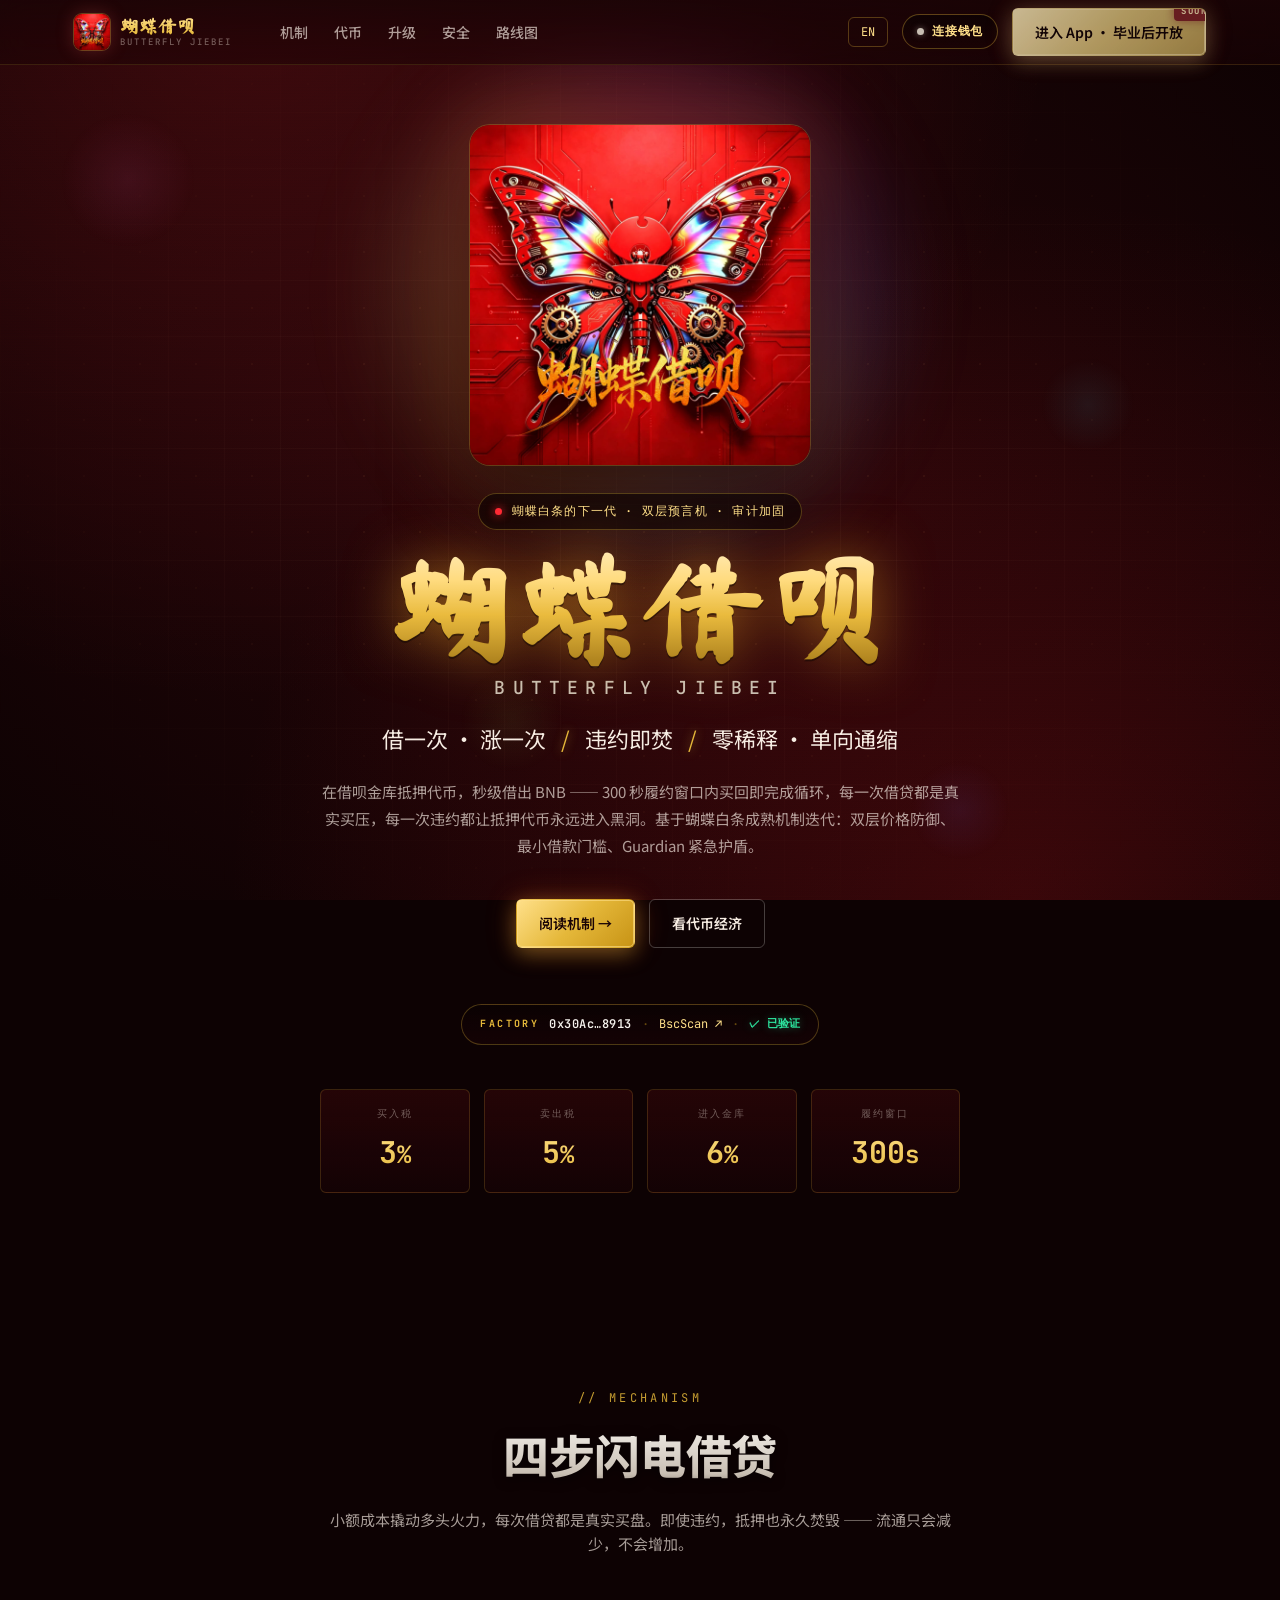
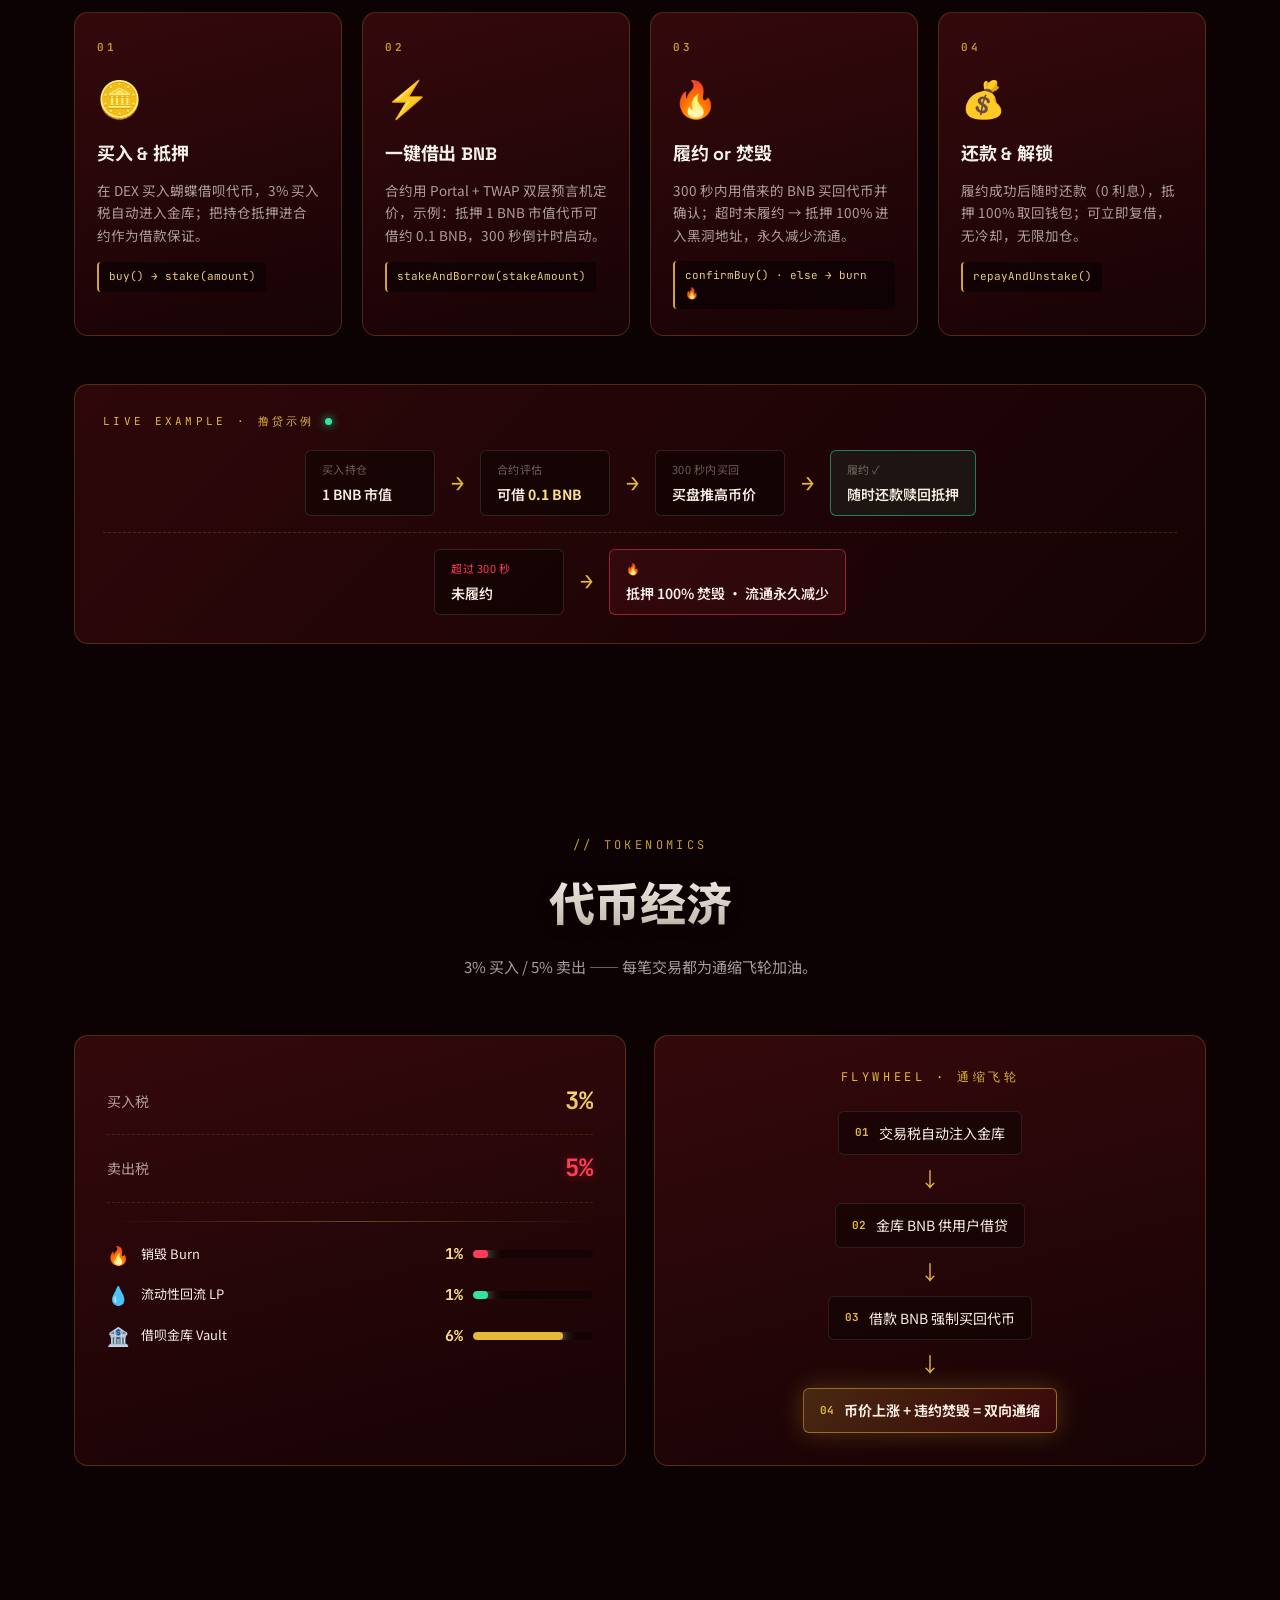
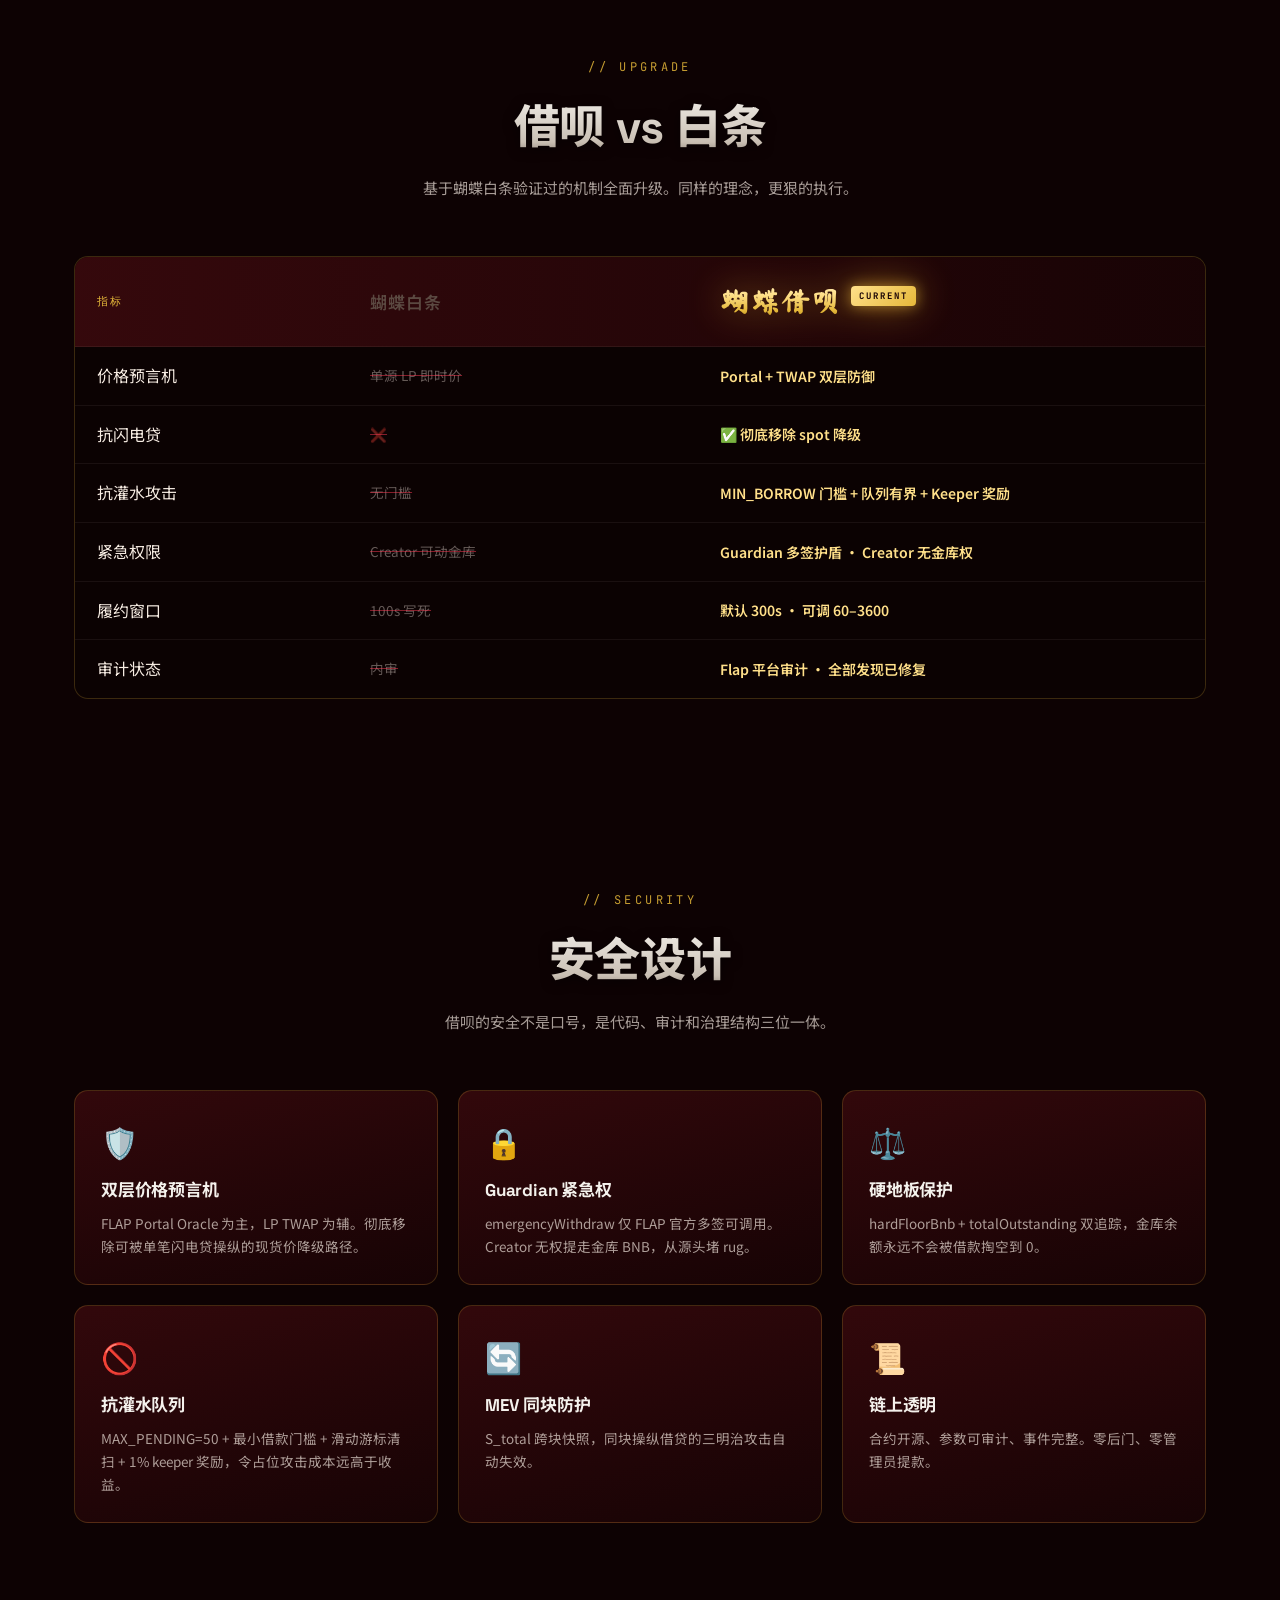
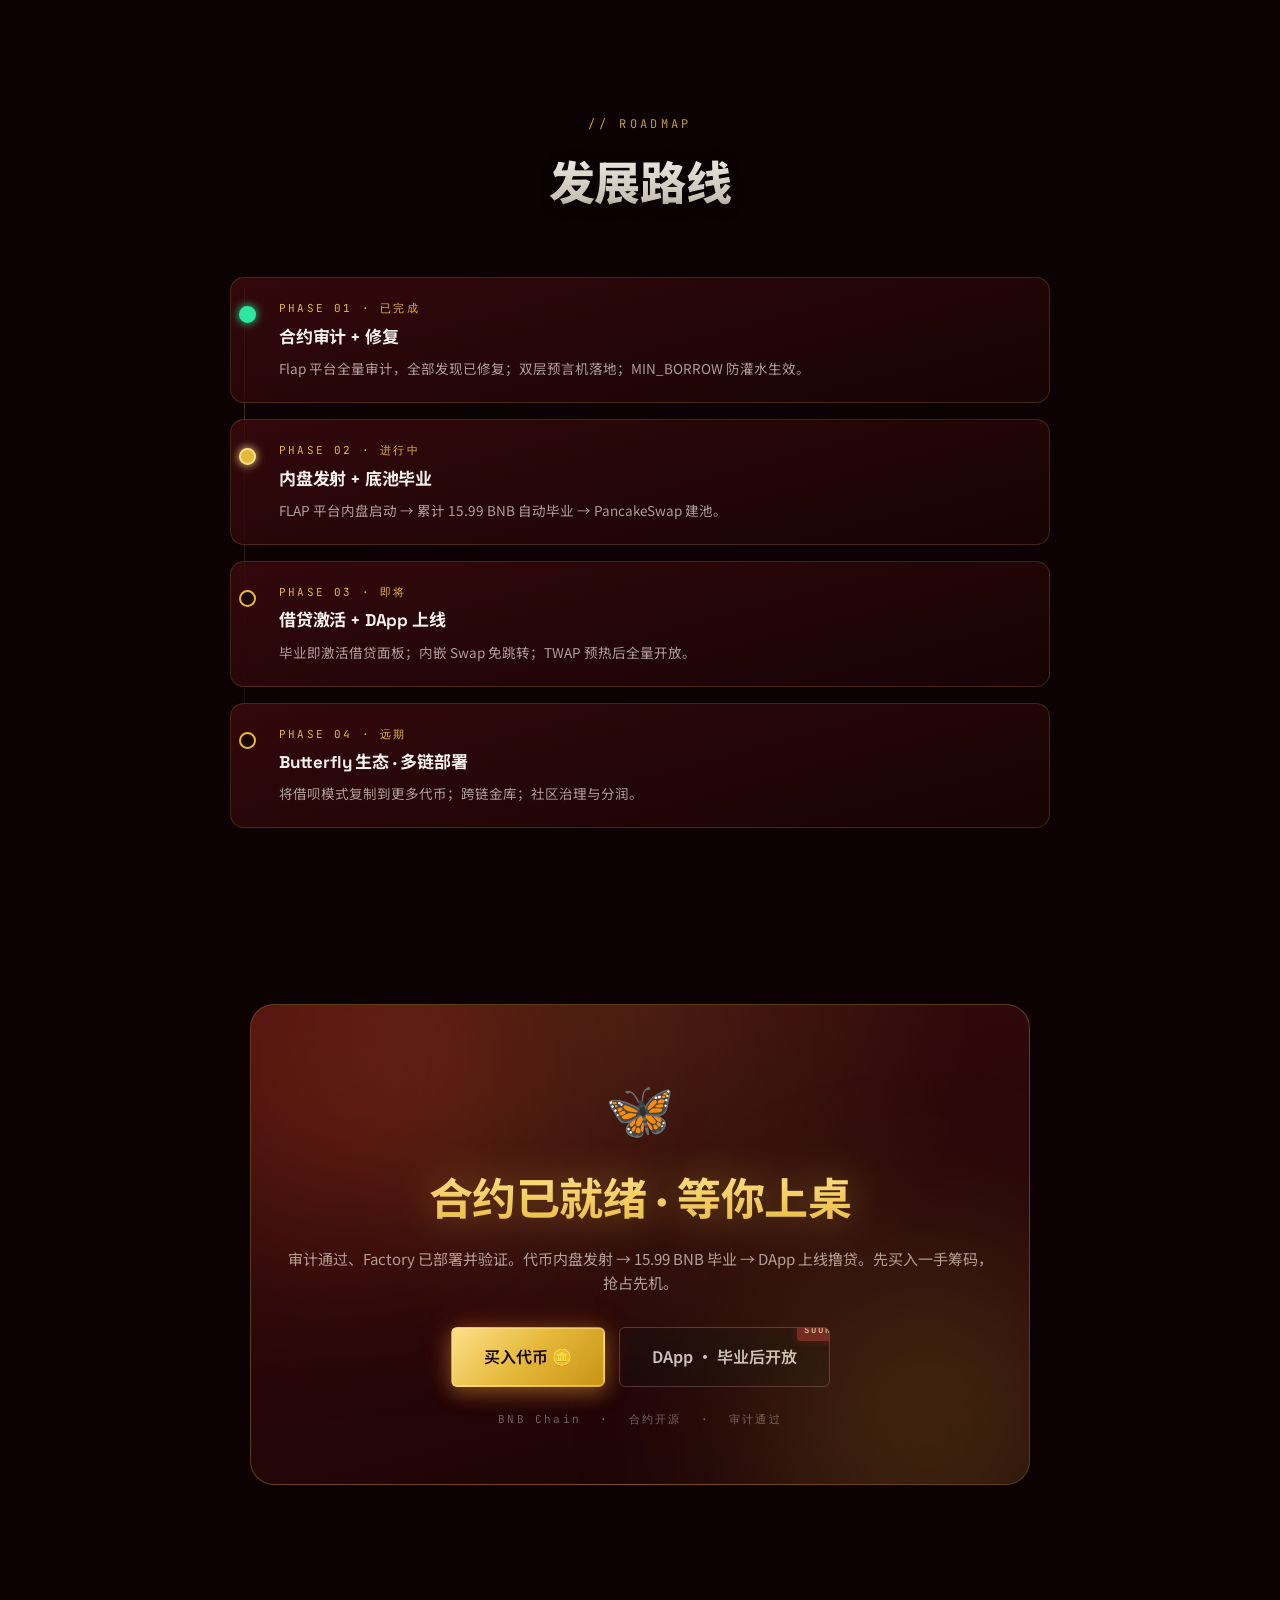
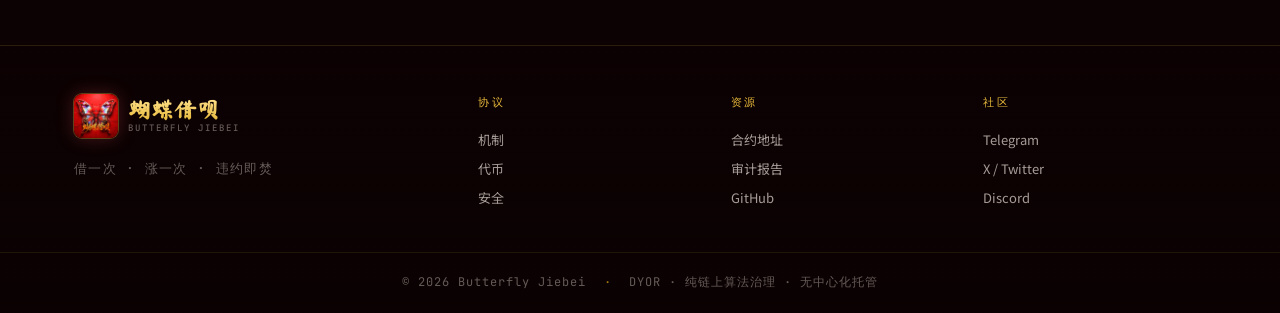
==== commit 5da7f51e: "Add WalletConnect v2 + injected wallet support; English README - Nav "Connect Wallet" button with st" ====
--- a/index.html
+++ b/index.html
@@ -36,7 +36,11 @@
     </div>
     <div class="nav-right">
       <button class="lang-switch" id="langSwitch" aria-label="Language">EN</button>
-      <a class="btn btn-primary btn-soon" href="#cta" data-i="nav.launch" aria-disabled="true">进入 App · 毕业后开放</a>
+      <button class="btn-wallet" id="walletBtn" type="button">
+        <span class="wallet-dot"></span>
+        <span class="wallet-label" data-i="wallet.connect">连接钱包</span>
+      </button>
+      <a class="btn btn-primary btn-soon nav-launch" href="#cta" data-i="nav.launch" aria-disabled="true">进入 App · 毕业后开放</a>
     </div>
   </div>
 </nav>
--- a/styles.css
+++ b/styles.css
@@ -310,6 +310,113 @@
   box-shadow: 0 0 14px rgba(229,184,58,0.25);
 }
 
+/* Connect Wallet button */
+.btn-wallet {
+  display: inline-flex;
+  align-items: center;
+  gap: 8px;
+  background: linear-gradient(180deg, rgba(10,2,3,0.7), rgba(26,4,6,0.5));
+  border: 1px solid rgba(229,184,58,0.35);
+  color: var(--gold-1);
+  font-family: 'JetBrains Mono', monospace;
+  font-size: 12px;
+  font-weight: 600;
+  letter-spacing: 0.06em;
+  padding: 8px 14px;
+  border-radius: 999px;
+  cursor: pointer;
+  transition: all .25s;
+  position: relative;
+}
+.btn-wallet:hover:not(:disabled) {
+  border-color: var(--gold-1);
+  background: rgba(229,184,58,0.12);
+  box-shadow: 0 0 18px rgba(229,184,58,0.35);
+  transform: translateY(-1px);
+}
+.btn-wallet:disabled { opacity: 0.6; cursor: wait; }
+.btn-wallet .wallet-dot {
+  width: 7px; height: 7px;
+  border-radius: 50%;
+  background: var(--chrome-2);
+  box-shadow: 0 0 6px rgba(201,191,179,0.5);
+  transition: background .3s, box-shadow .3s;
+}
+.btn-wallet.connected {
+  border-color: rgba(46,230,160,0.6);
+  color: var(--chrome-1);
+  background: linear-gradient(180deg, rgba(8,32,22,0.75), rgba(5,22,14,0.6));
+}
+.btn-wallet.connected:hover {
+  border-color: var(--emerald);
+  box-shadow: 0 0 18px rgba(46,230,160,0.35);
+}
+.btn-wallet.connected .wallet-dot {
+  background: var(--emerald);
+  box-shadow: 0 0 10px var(--emerald);
+  animation: blinkDot 1.6s ease-in-out infinite;
+}
+.btn-wallet.loading .wallet-dot {
+  background: var(--gold-2);
+  animation: spin 0.9s linear infinite;
+  border-radius: 2px;
+}
+@keyframes spin { to { transform: rotate(360deg); } }
+
+/* Disconnect menu */
+.wallet-menu {
+  position: absolute;
+  top: calc(100% + 8px);
+  right: 0;
+  min-width: 220px;
+  padding: 8px;
+  background: linear-gradient(180deg, rgba(26,4,6,0.98), rgba(10,2,3,0.98));
+  border: 1px solid rgba(229,184,58,0.35);
+  border-radius: 10px;
+  box-shadow: 0 20px 40px rgba(0,0,0,0.5);
+  z-index: 100;
+  display: none;
+  backdrop-filter: blur(8px);
+}
+.wallet-menu.open { display: block; animation: fadeUp .2s ease; }
+.wallet-menu-item {
+  display: flex;
+  align-items: center;
+  gap: 8px;
+  width: 100%;
+  padding: 8px 12px;
+  background: transparent;
+  border: none;
+  color: var(--text);
+  font-family: 'JetBrains Mono', monospace;
+  font-size: 12px;
+  text-align: left;
+  border-radius: 6px;
+  cursor: pointer;
+  transition: background .2s, color .2s;
+  text-decoration: none;
+}
+.wallet-menu-item:hover { background: rgba(229,184,58,0.1); color: var(--gold-1); }
+.wallet-menu-item.danger:hover { background: rgba(255,61,87,0.12); color: var(--danger); }
+.wallet-menu-full {
+  padding: 10px 12px;
+  font-size: 11px;
+  color: var(--text-fade);
+  word-break: break-all;
+  line-height: 1.6;
+  border-bottom: 1px dashed rgba(229,184,58,0.2);
+  margin-bottom: 6px;
+}
+.wallet-menu-full b { color: var(--gold-1); font-weight: 600; }
+
+@media (max-width: 640px) {
+  .nav-launch { display: none; }
+}
+@media (max-width: 540px) {
+  .btn-wallet { padding: 7px 10px; font-size: 11px; }
+  .btn-wallet .wallet-label { max-width: 100px; overflow: hidden; text-overflow: ellipsis; }
+}
+
 /* ─────────────── Buttons ─────────────── */
 
 .btn {
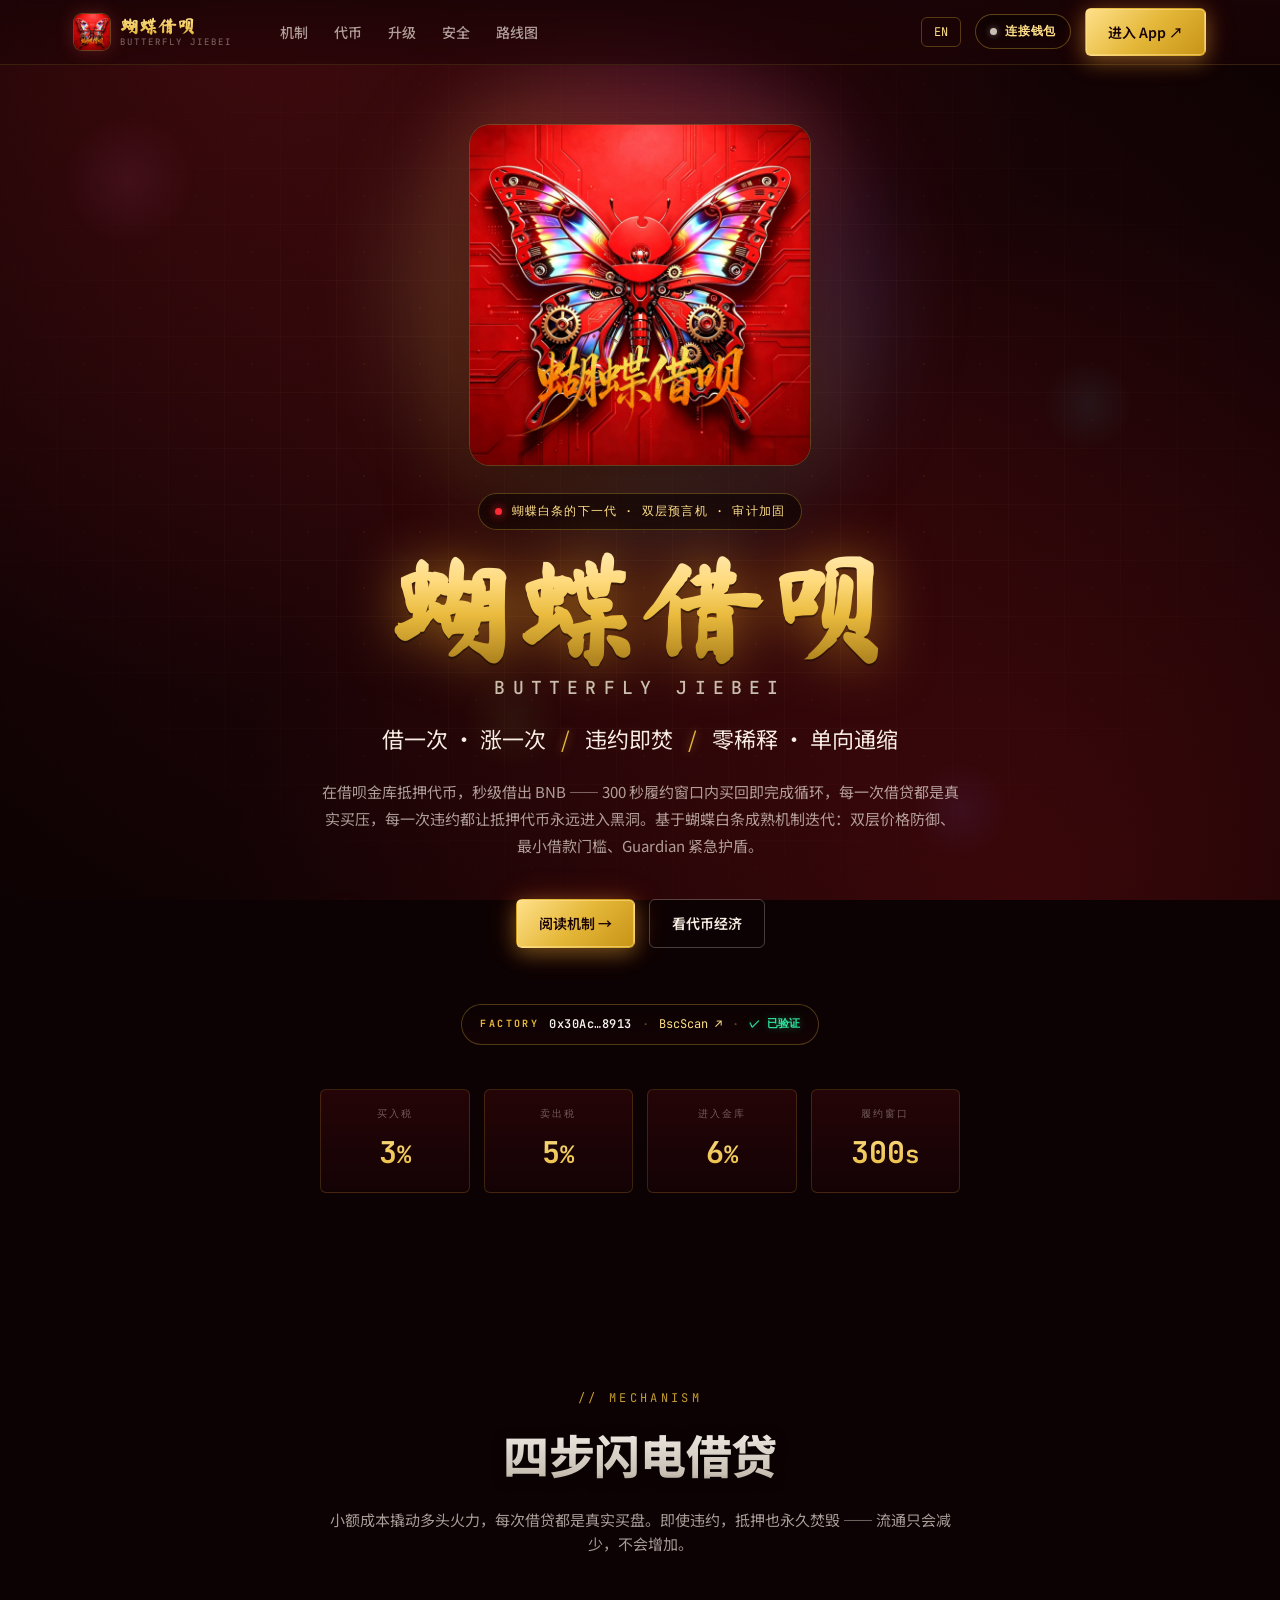
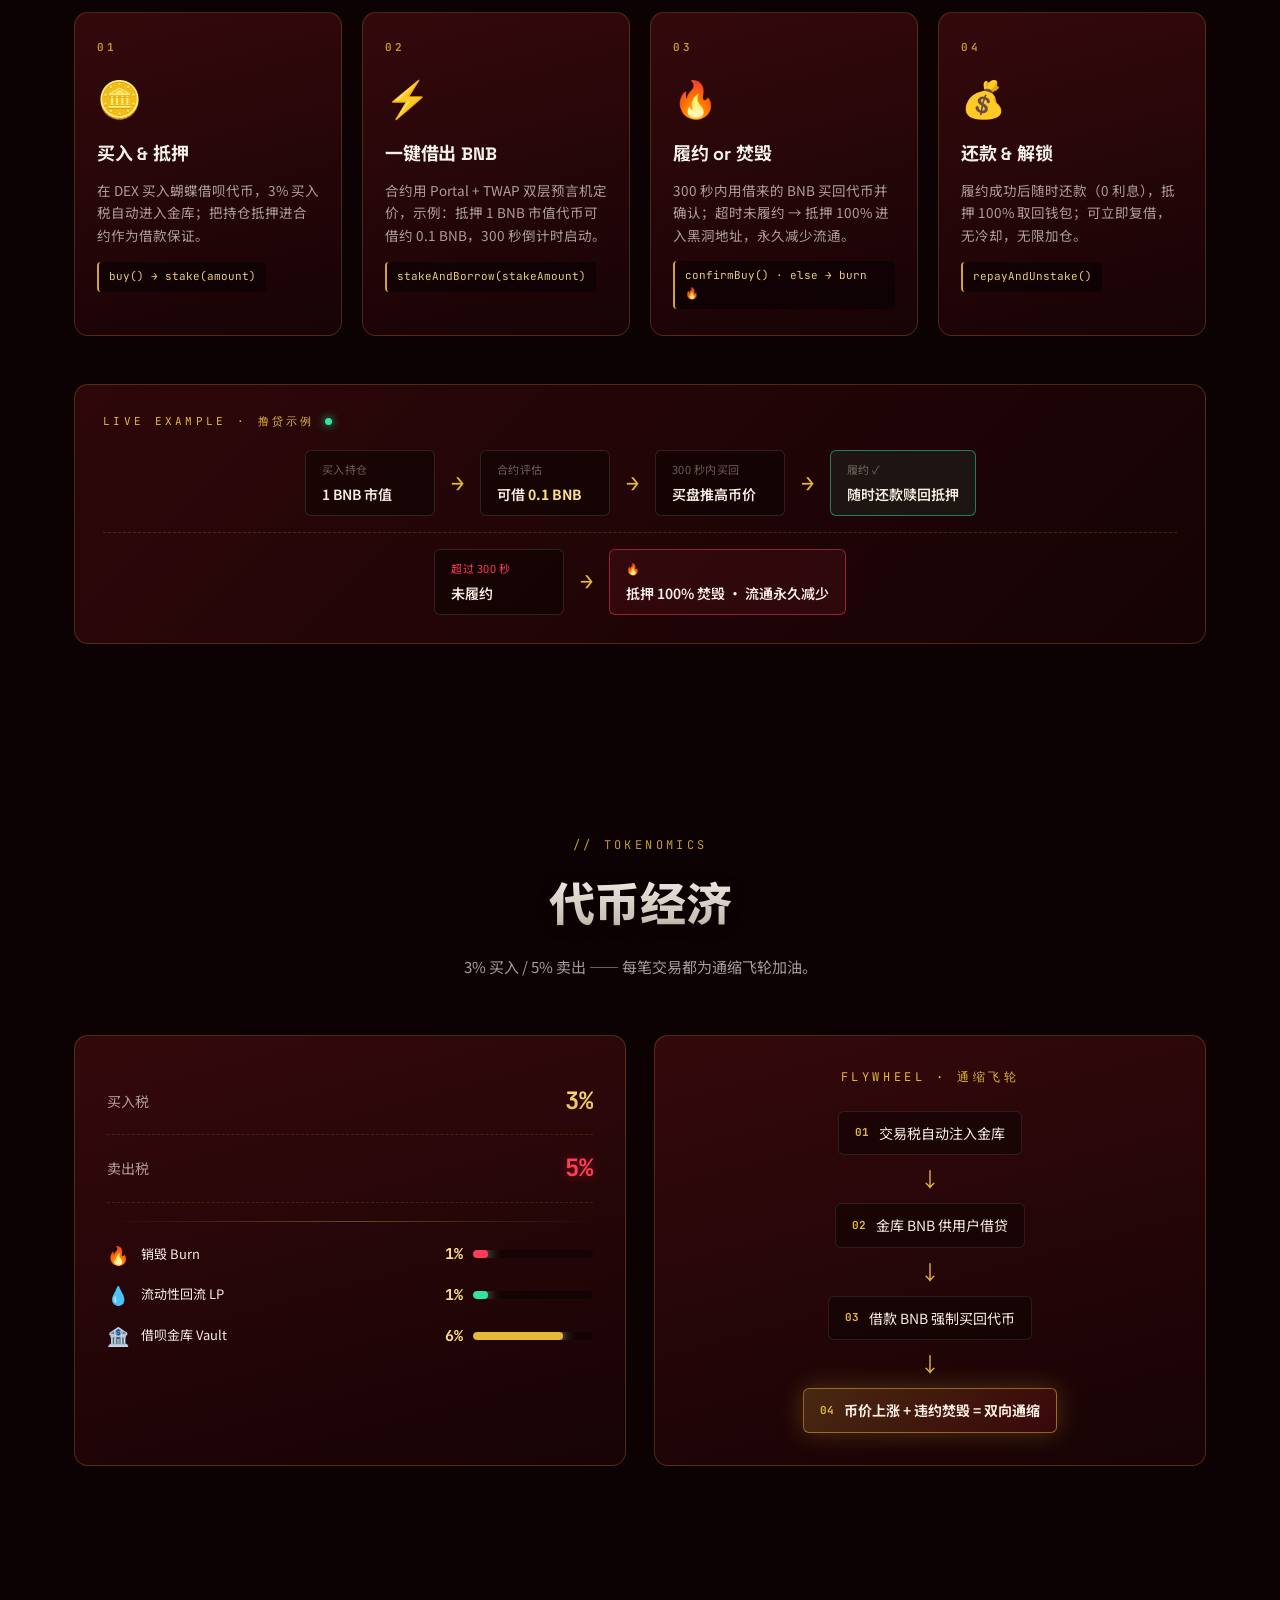
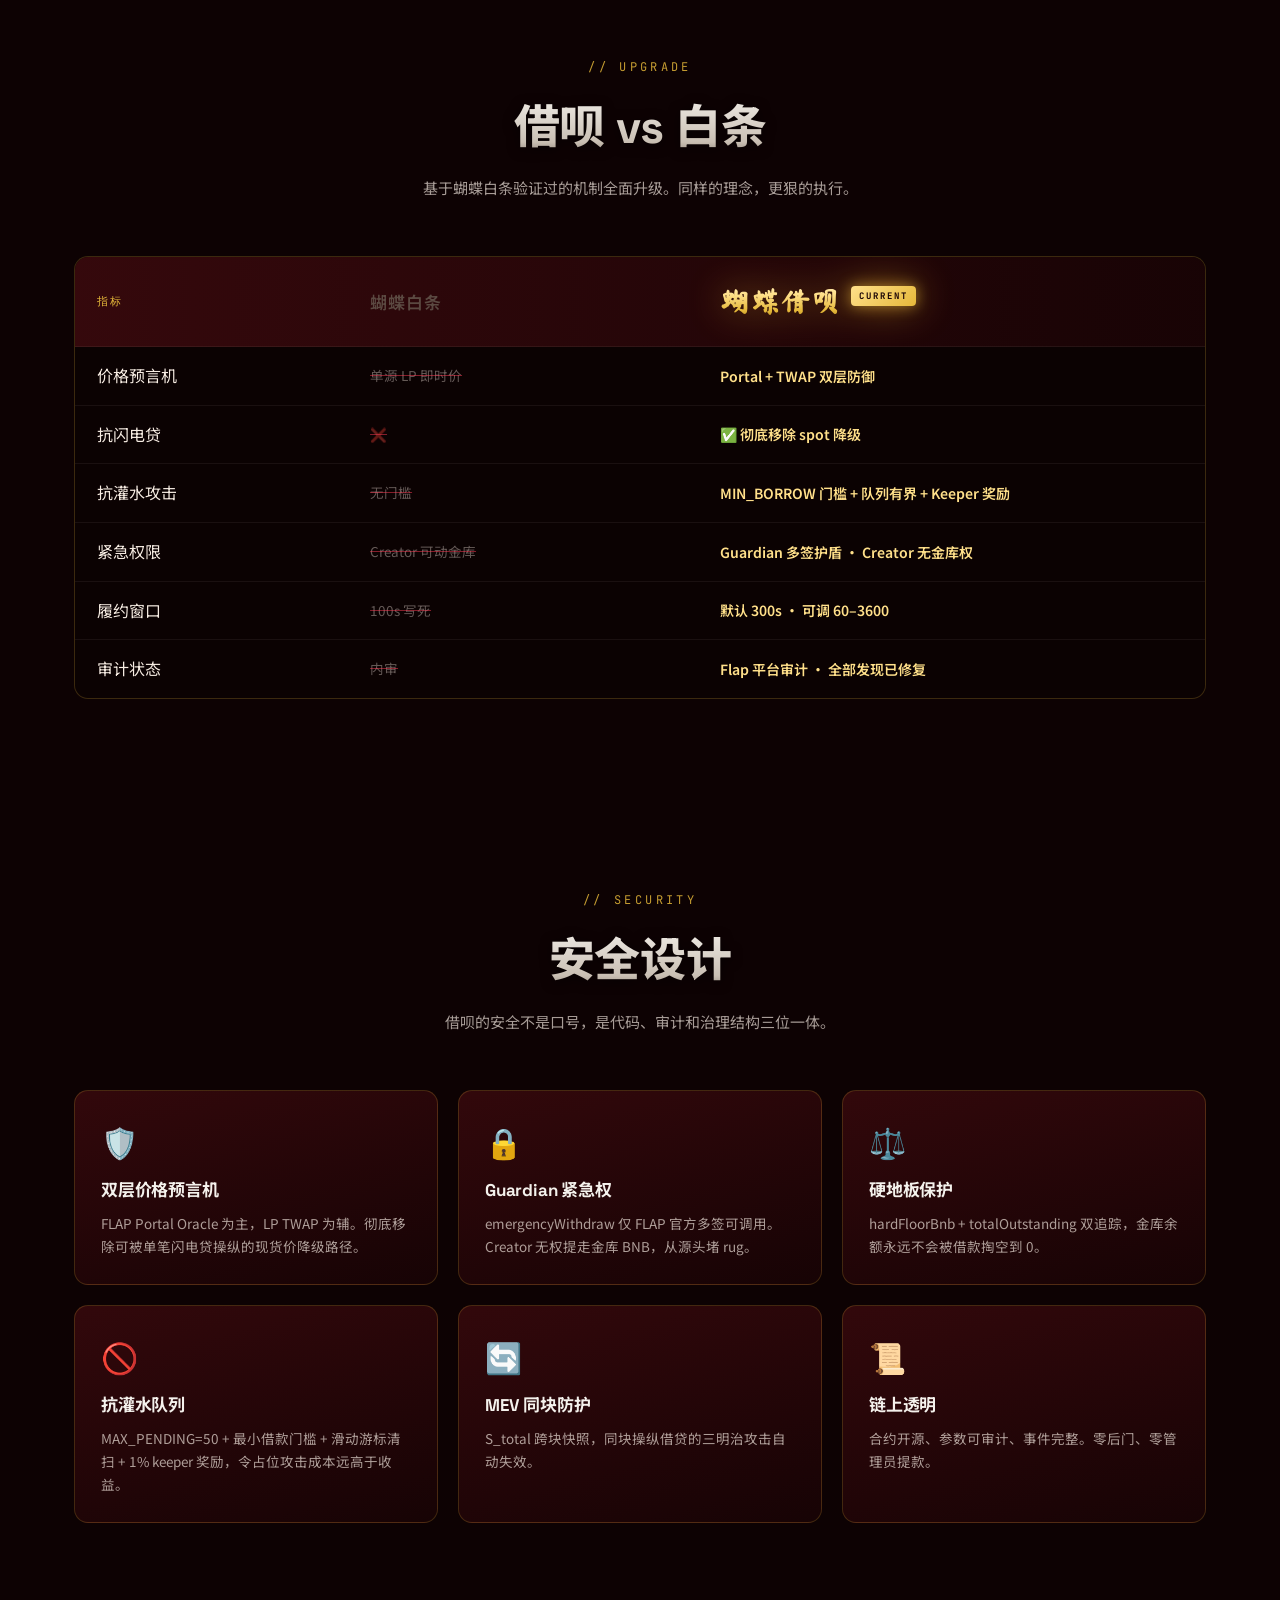
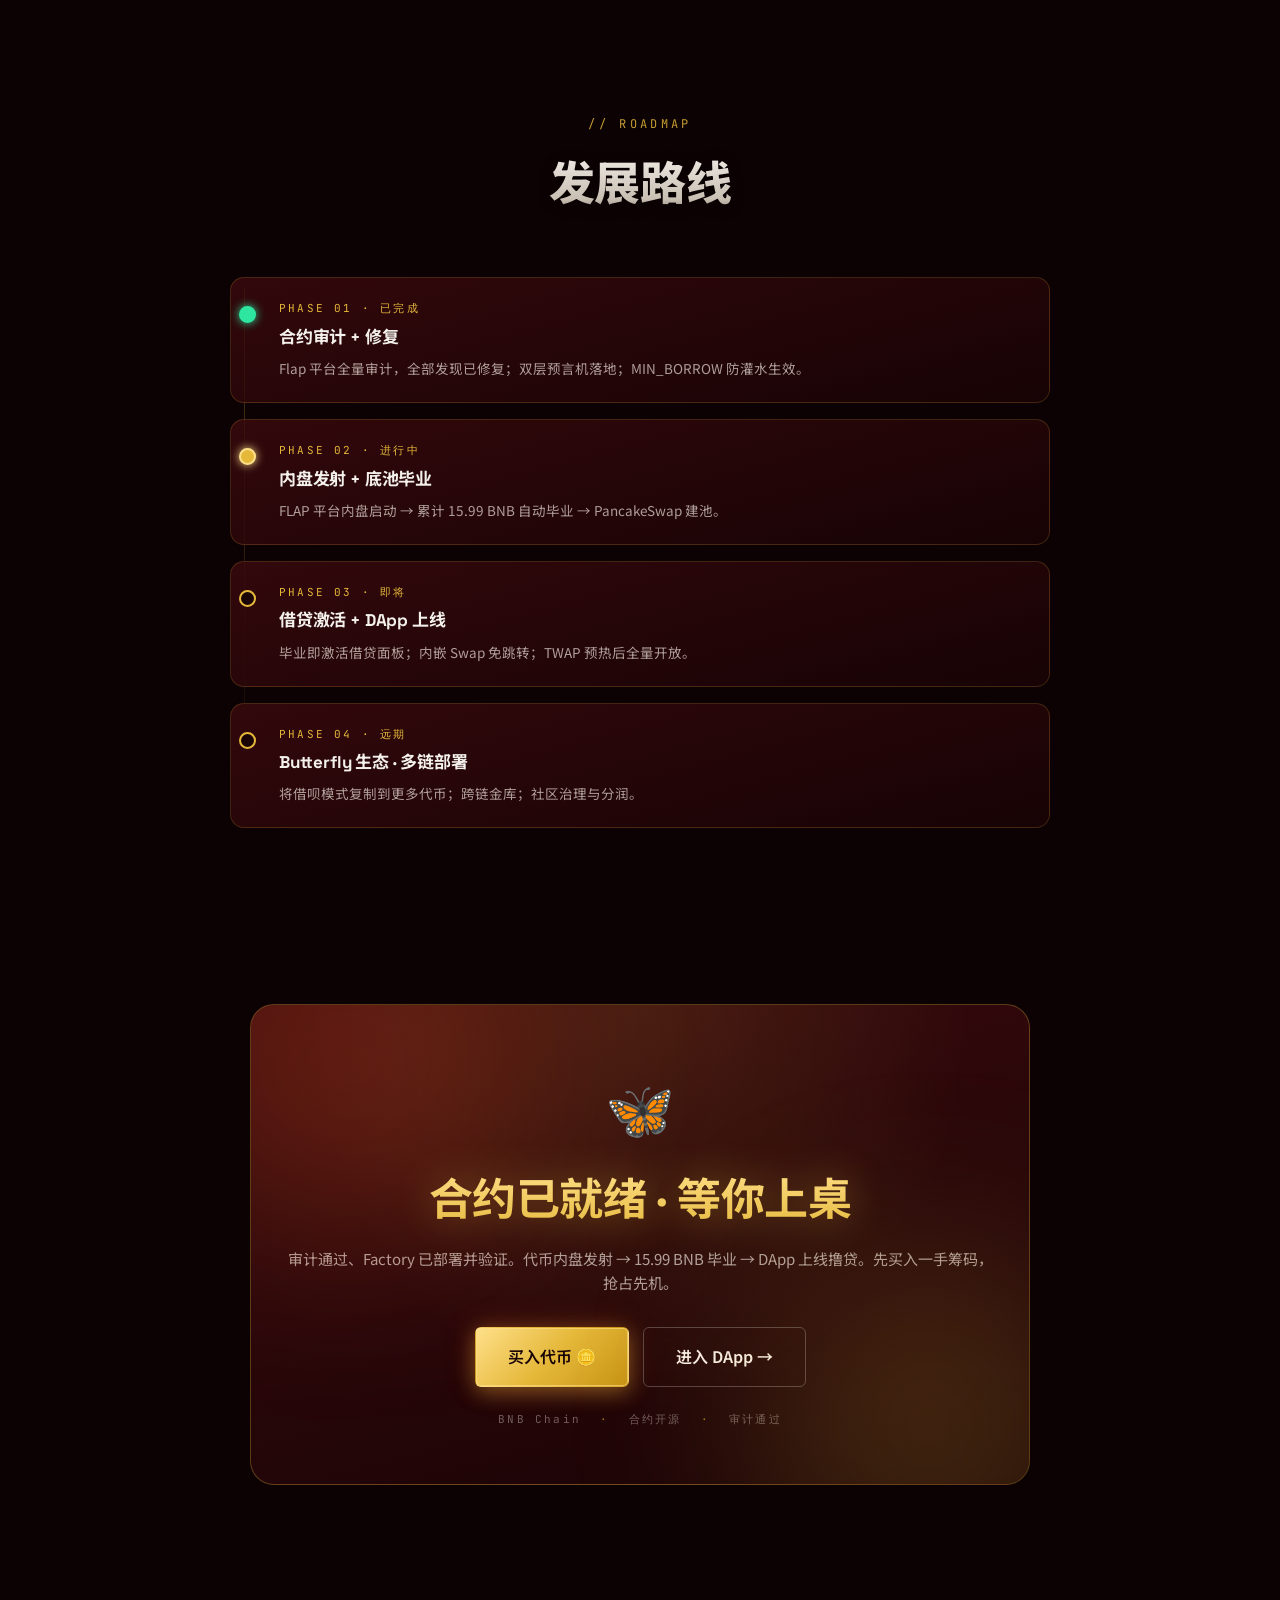
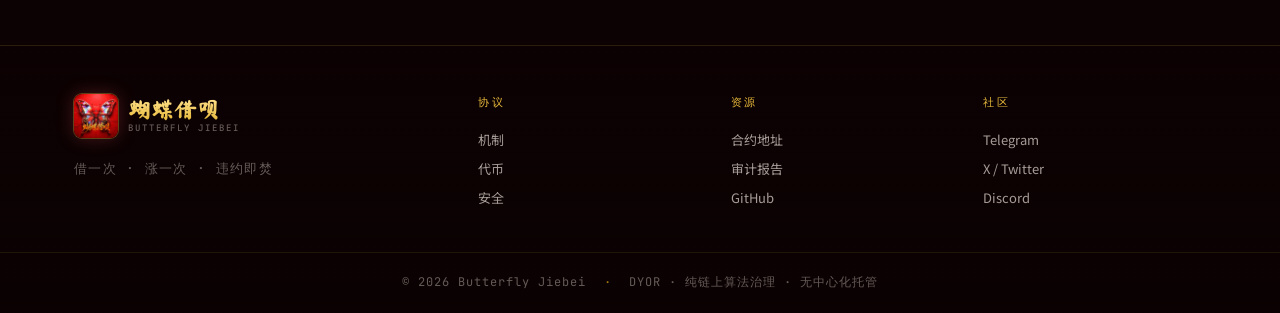
==== commit 82dfabbe: "Add DApp lending panel (app.html) wired to live Vault/Token - Full 4-step flow UI: stake & borrow → " ====
--- a/index.html
+++ b/index.html
@@ -40,7 +40,7 @@
         <span class="wallet-dot"></span>
         <span class="wallet-label" data-i="wallet.connect">连接钱包</span>
       </button>
-      <a class="btn btn-primary btn-soon nav-launch" href="#cta" data-i="nav.launch" aria-disabled="true">进入 App · 毕业后开放</a>
+      <a class="btn btn-primary nav-launch" href="app.html" data-i="nav.launch">进入 App ↗</a>
     </div>
   </div>
 </nav>
@@ -382,7 +382,7 @@
       <p class="cta-desc" data-i="cta.desc">借呗已审计完成，毕业即可开撸。连接钱包进入 App，或先买入一手筹码。</p>
       <div class="cta-actions">
         <a class="btn btn-primary btn-lg" href="https://pancakeswap.finance/swap" target="_blank" rel="noopener" data-i="cta.b1">买入代币 🪙</a>
-        <a class="btn btn-ghost btn-lg btn-soon" href="#" aria-disabled="true" data-i="cta.b2">DApp · 毕业后开放</a>
+        <a class="btn btn-ghost btn-lg" href="app.html" data-i="cta.b2">进入 DApp →</a>
       </div>
       <div class="cta-meta">
         <span data-i="cta.meta1">BNB Chain</span>
--- a/styles.css
+++ b/styles.css
@@ -409,12 +409,37 @@
 }
 .wallet-menu-full b { color: var(--gold-1); font-weight: 600; }
 
-@media (max-width: 640px) {
-  .nav-launch { display: none; }
-}
-@media (max-width: 540px) {
-  .btn-wallet { padding: 7px 10px; font-size: 11px; }
-  .btn-wallet .wallet-label { max-width: 100px; overflow: hidden; text-overflow: ellipsis; }
+/* Mobile nav: only brand + lang + wallet; drop the long "进入 App · 毕业后开放" */
+@media (max-width: 900px) {
+  .nav-launch { display: none !important; }
+  .nav-inner { gap: 12px; padding: 0 14px; }
+  .nav-right { gap: 8px; }
+  .btn-wallet {
+    padding: 7px 12px;
+    font-size: 11px;
+    gap: 6px;
+    letter-spacing: 0.02em;
+  }
+  .btn-wallet .wallet-label {
+    max-width: 120px;
+    overflow: hidden;
+    text-overflow: ellipsis;
+    white-space: nowrap;
+  }
+  .lang-switch { padding: 6px 10px; font-size: 11px; }
+  /* Viewport-safe dropdown (doesn't get clipped when button is near edge) */
+  .wallet-menu {
+    position: fixed;
+    top: calc(var(--nav-h) + 8px) !important;
+    right: 12px;
+    left: auto;
+    min-width: 240px;
+    max-width: calc(100vw - 24px);
+  }
+}
+@media (max-width: 380px) {
+  .brand-en { display: none; }
+  .btn-wallet .wallet-label { max-width: 92px; }
 }
 
 /* ─────────────── Buttons ─────────────── */
@@ -1407,7 +1432,6 @@
   .hero-tiles { grid-template-columns: repeat(2, 1fr); }
   .flow-grid, .sec-grid { grid-template-columns: 1fr; }
   .foot-cols { grid-template-columns: 1fr; gap: 20px; }
-  .nav-links, .lang-switch { display: none; }
   .ascii-banner { font-size: 9px; }
   .tok-bd-row { grid-template-columns: 20px 1fr auto; }
   .tok-bd-row .tok-bar { grid-column: 1/-1; }
@@ -1420,3 +1444,59 @@
     transition-duration: 0.001s !important;
   }
 }
+
+/* ─────────────── Mobile / touch performance overrides ───────────────
+   Kill the heavy full-screen composites that tank fps on mid-range phones:
+   - fullscreen animated gradients / grid drift / scanlines with mix-blend-mode
+   - backdrop-filter blurs (recomputed every scroll frame)
+   - 50px logo halo blur + conic gradient spin
+   - spawned butterfly particles with drop-shadow filters
+   Keeps the aesthetic (static gradient + halo glow) but drops the cost. */
+
+@media (hover: none) and (pointer: coarse), (max-width: 760px) {
+  /* Background layers: static */
+  body::before { animation: none !important; }
+  body::after { animation: none !important; opacity: 0.35; }
+  .bg-grid { animation: none !important; background-size: 72px 72px; }
+  .bg-scanline { display: none !important; }
+
+  /* Nav: solid semi-opaque instead of blur */
+  .nav {
+    backdrop-filter: none !important;
+    -webkit-backdrop-filter: none !important;
+    background: rgba(20,3,5,0.94) !important;
+  }
+
+  /* Hero logo halo: static smaller glow */
+  .hero-logo-halo {
+    animation: none !important;
+    inset: -8% !important;
+    filter: blur(22px) !important;
+    opacity: 0.32 !important;
+  }
+  .hero-logo { animation: logoEnter 0.8s cubic-bezier(.2,.9,.3,1.2) !important; }
+  .hero-logo-wrap { will-change: auto; }
+
+  /* Button shine animation: static (removes the moving highlight pass) */
+  .btn-primary::before { animation: none !important; display: none; }
+
+  /* Progress-bar shimmer: keep fill, drop infinite background-position tween */
+  .tok-bar-fill { animation: none !important; }
+
+  /* Ambient floating butterflies: hide (JS also skips creating them) */
+  .bf-particles { display: none !important; }
+
+  /* Kill the two 360×360 blur(90px) orbs behind the CTA — the single worst
+     repaint offender on mid-range phones */
+  .cta-box::before, .cta-box::after { animation: none !important; }
+
+  /* Main logo still bobs but halo is already static, keep a slower cycle */
+  .hero-logo { animation: logoEnter 0.8s cubic-bezier(.2,.9,.3,1.2), logoFloat 8s ease-in-out infinite !important; }
+
+  /* Lighten step-icon float - a single bob cycle is fine but avoid layering many */
+  .flow-step .step-icon,
+  .cta-emoji { animation-duration: 6s !important; }
+
+  /* Drop box-shadow-heavy hovers on touch (no hover anyway but keeps repaints minimal on tap) */
+  .flow-step:hover, .sec-card:hover, .tok-card:hover, .tile:hover { transform: none !important; }
+}
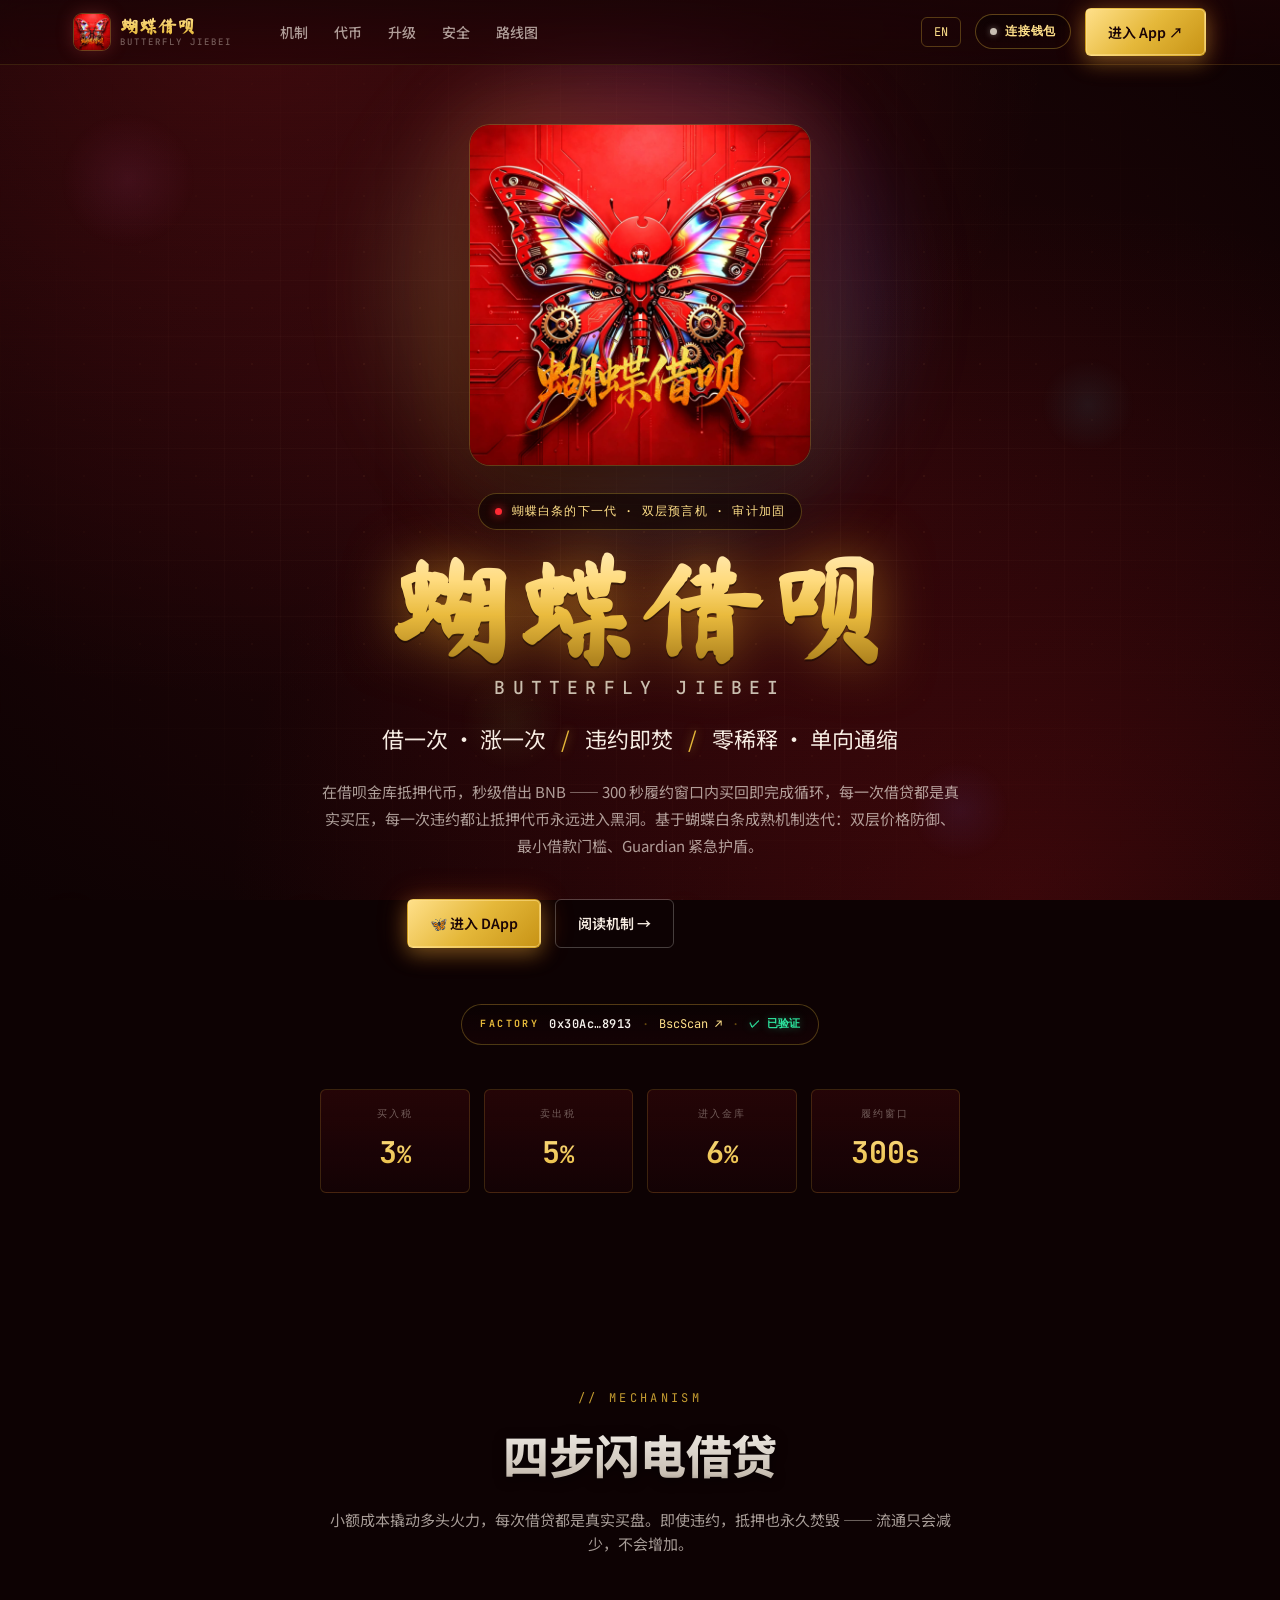
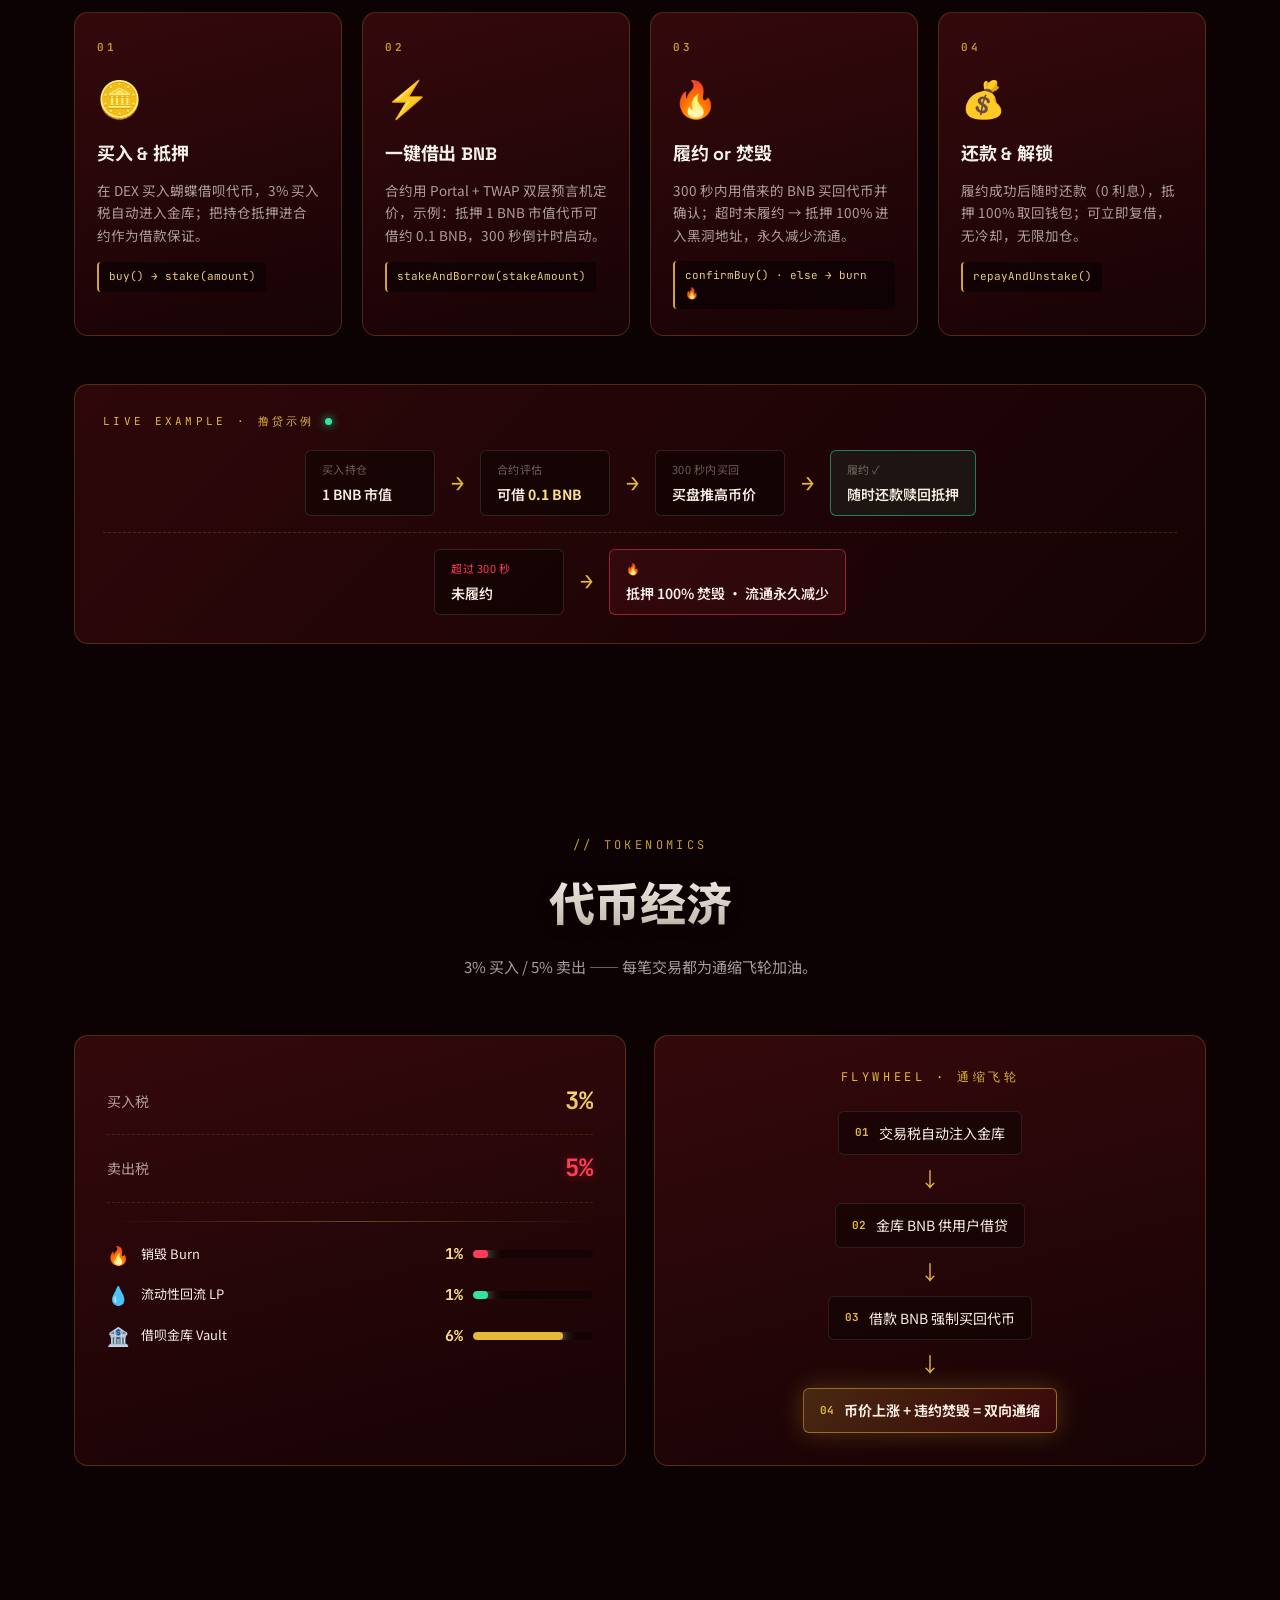
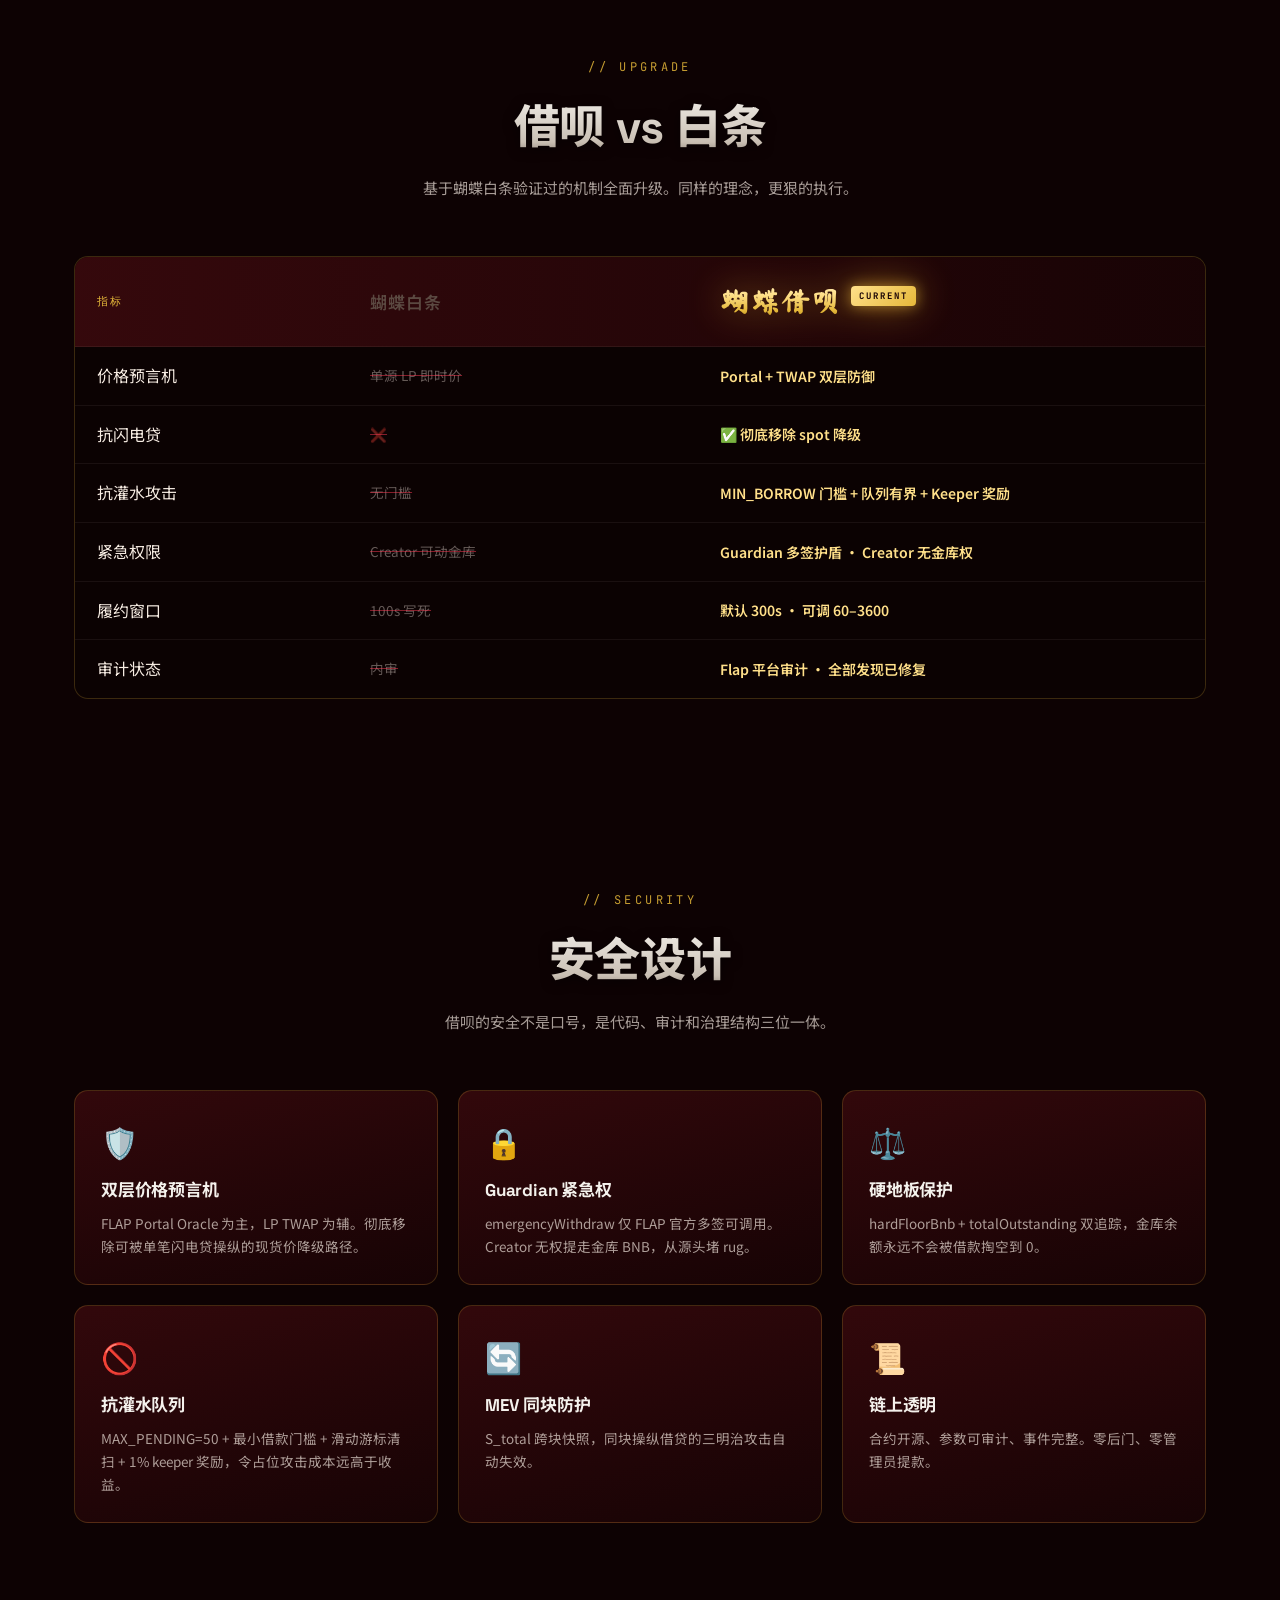
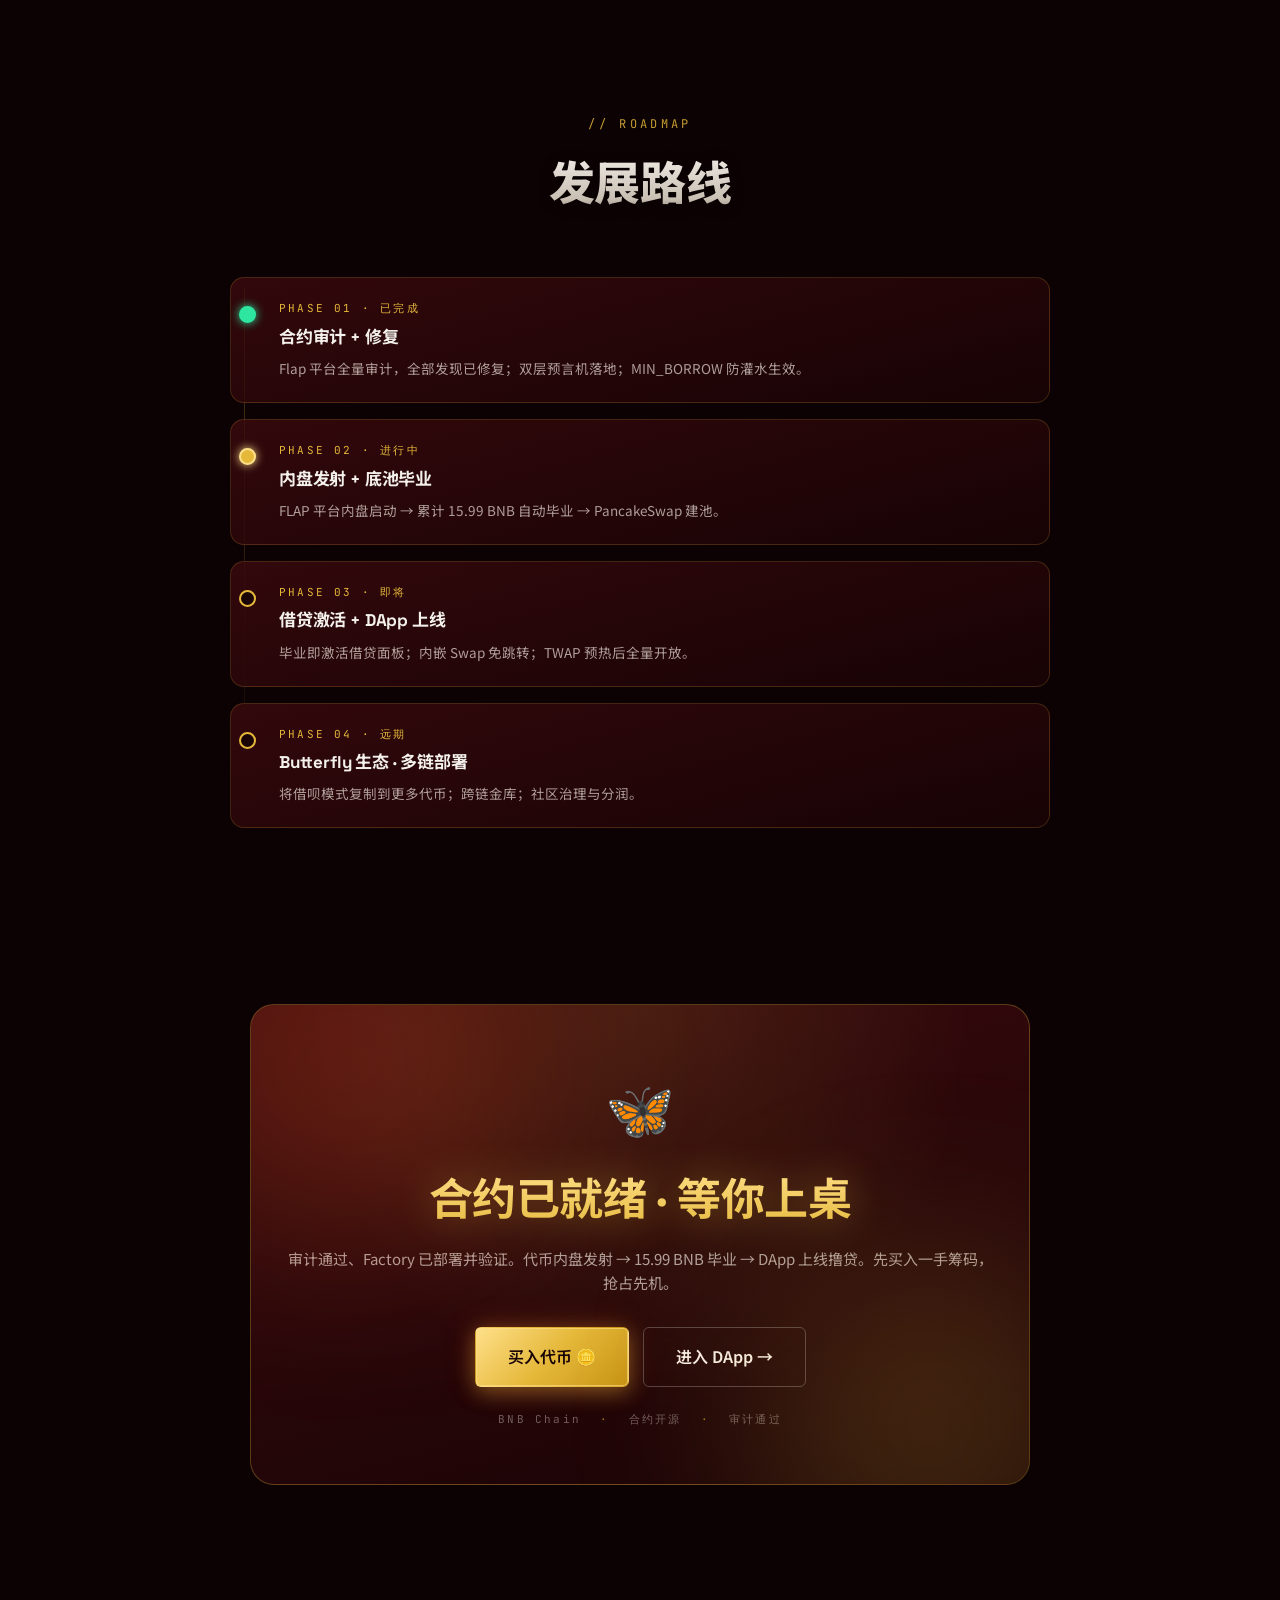
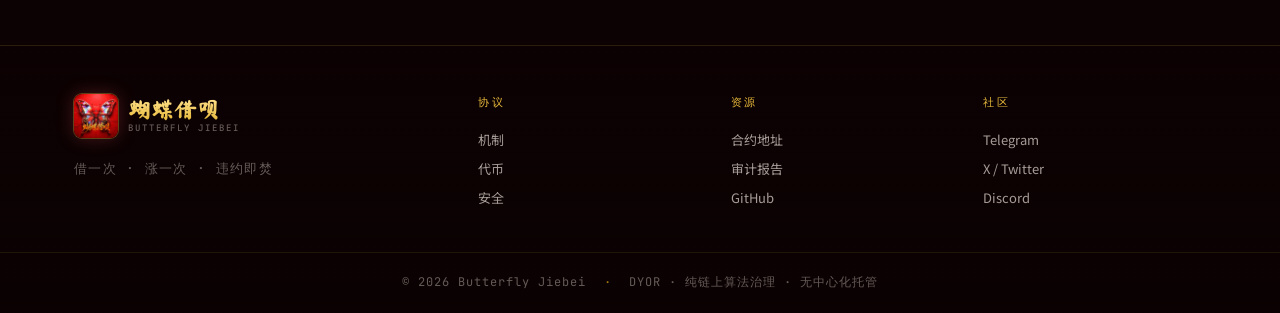
==== commit a7b9c1bc: "Promote 'Launch DApp' to hero primary CTA; stack full-width on mobile - Hero primary CTA now links t" ====
--- a/index.html
+++ b/index.html
@@ -78,8 +78,8 @@
     </p>
 
     <div class="hero-cta">
-      <a class="btn btn-primary" href="#mechanism" data-i="hero.cta1">阅读机制 →</a>
-      <a class="btn btn-ghost" href="#tokenomics" data-i="hero.cta2">看代币经济</a>
+      <a class="btn btn-primary" href="app.html" data-i="hero.cta1">🦋 进入 DApp</a>
+      <a class="btn btn-ghost" href="#mechanism" data-i="hero.cta2">阅读机制 →</a>
     </div>
 
     <div class="contract-pill" data-copy="0x30AcfA75fcbDF797eA0893fE449CA2A578B28913" title="点击复制 / Click to copy">
--- a/styles.css
+++ b/styles.css
@@ -695,8 +695,41 @@
   justify-content: center;
   flex-wrap: wrap;
   margin-bottom: 56px;
+  width: 100%;
+  max-width: 440px;
   opacity: 0;
   animation: fadeUp 1s ease forwards 1.3s;
+}
+.hero-cta .btn { white-space: nowrap; }
+
+/* Mobile: stack the two CTAs full-width + give the primary a gold breathing glow */
+@media (max-width: 560px) {
+  .hero-cta {
+    flex-direction: column;
+    align-items: stretch;
+    max-width: 340px;
+    gap: 10px;
+    margin-bottom: 40px;
+  }
+  .hero-cta .btn {
+    width: 100%;
+    padding: 14px 18px;
+    font-size: 15px;
+    box-sizing: border-box;
+  }
+  .hero-cta .btn-primary {
+    animation: heroCtaPulse 2.2s ease-in-out infinite;
+  }
+}
+@keyframes heroCtaPulse {
+  0%,100% { box-shadow:
+              0 0 0 1px rgba(255,224,138,0.6) inset,
+              0 4px 14px rgba(229,184,58,0.35),
+              0 0 0 rgba(255,100,40,0); }
+  50%     { box-shadow:
+              0 0 0 1px rgba(255,224,138,0.9) inset,
+              0 6px 22px rgba(229,184,58,0.55),
+              0 0 18px rgba(255,100,40,0.45); }
 }
 
 .hero-tiles {
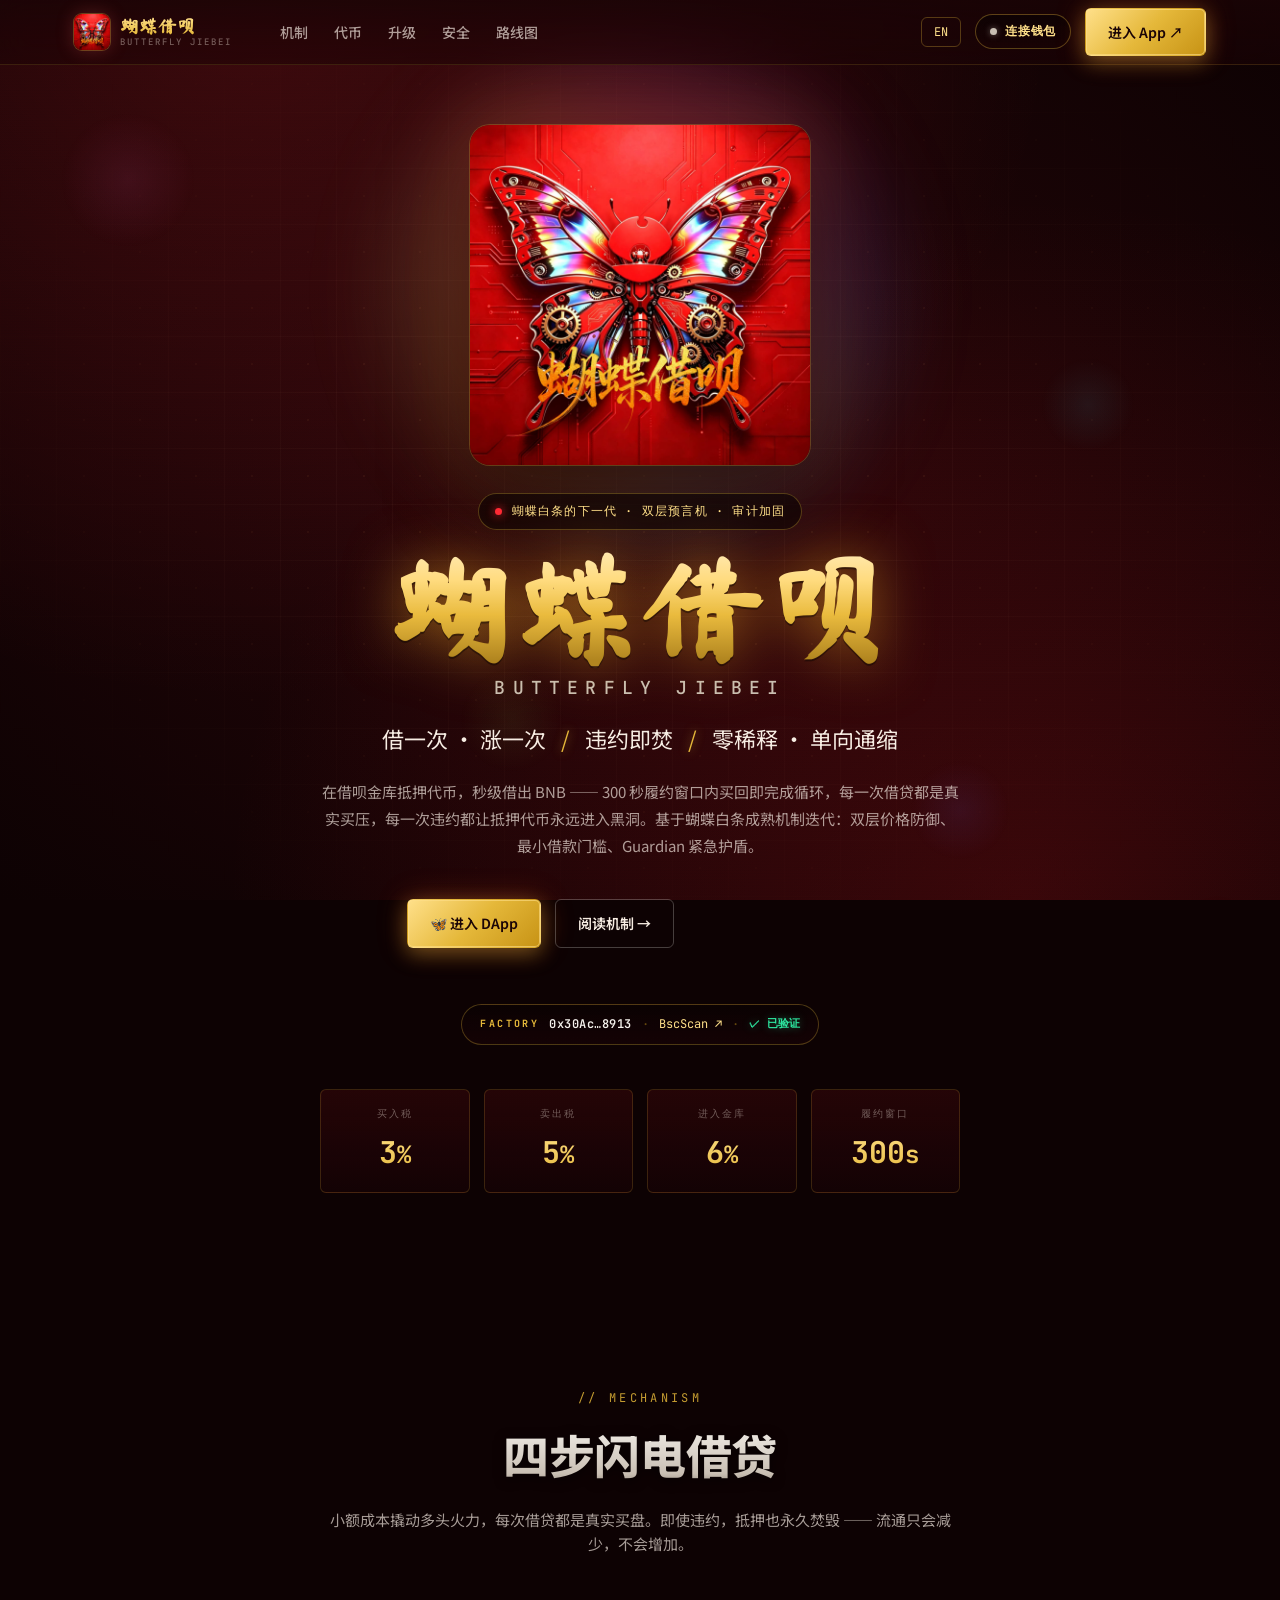
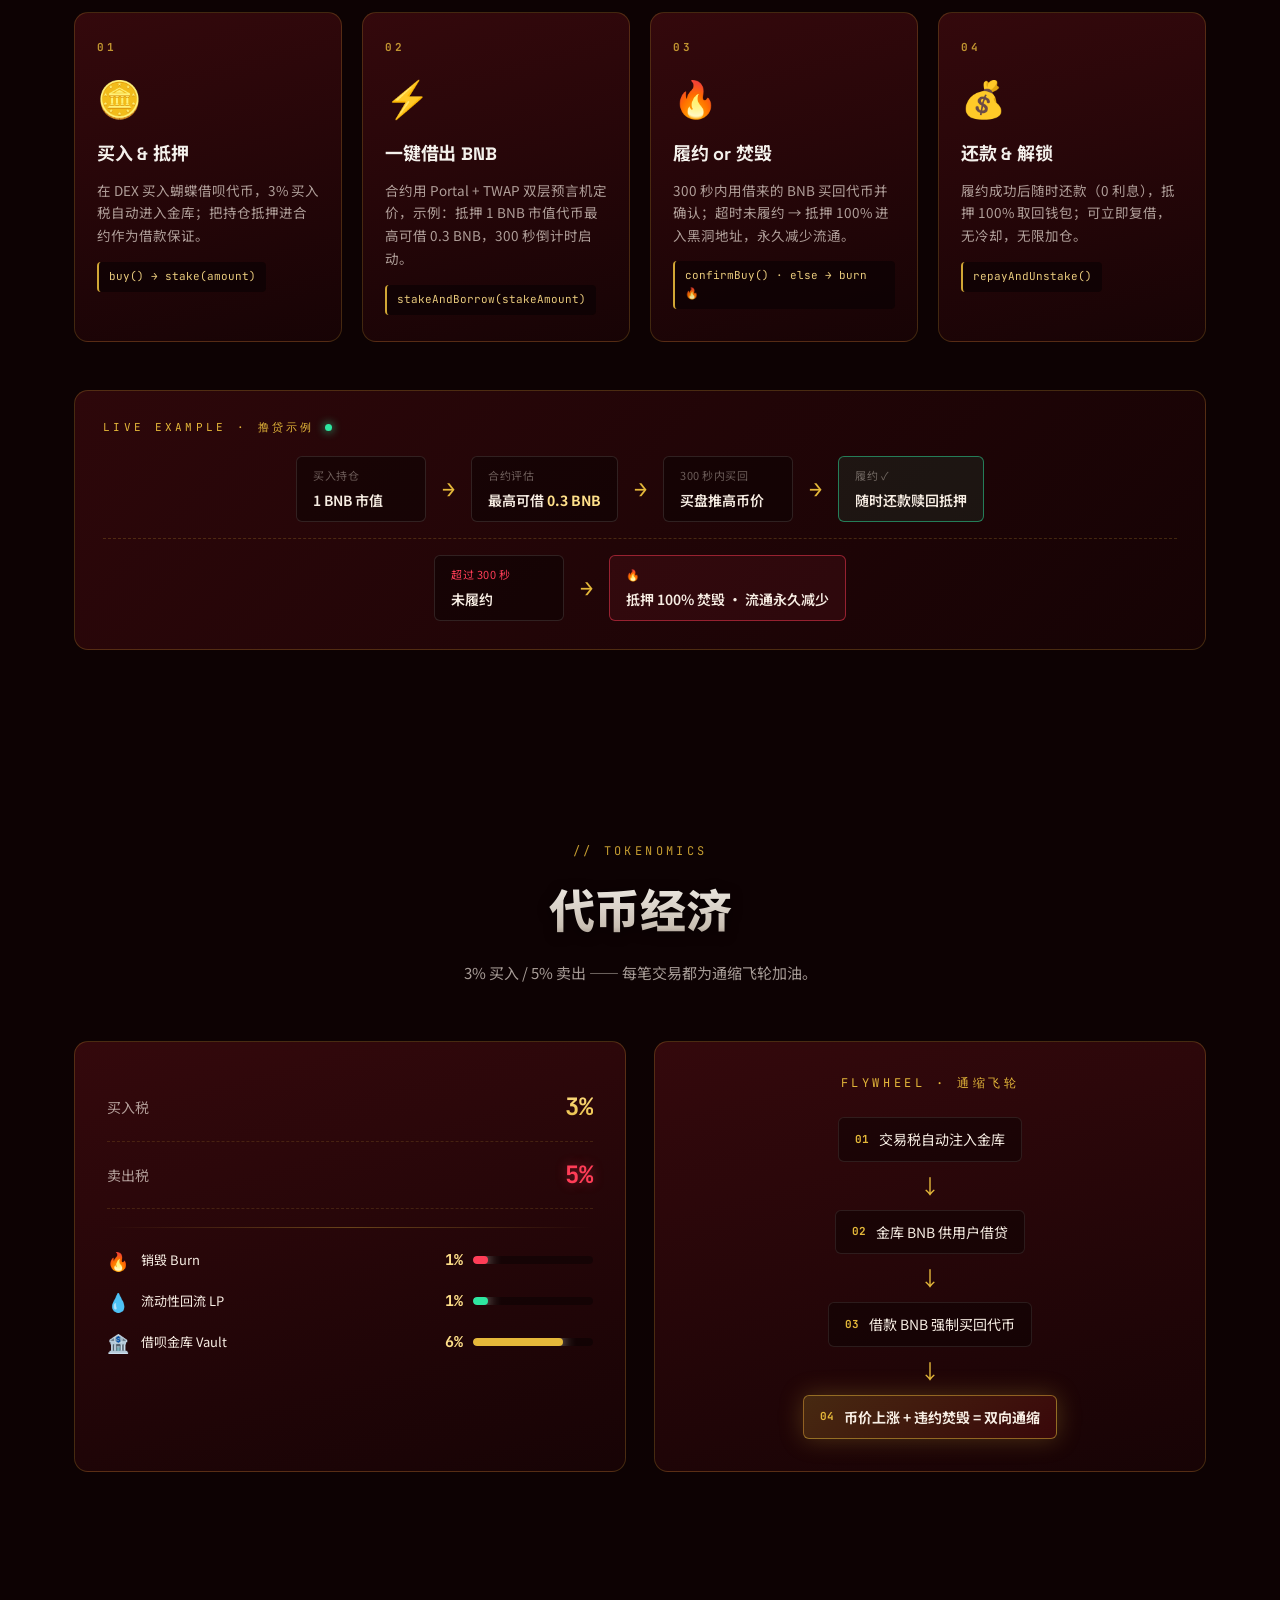
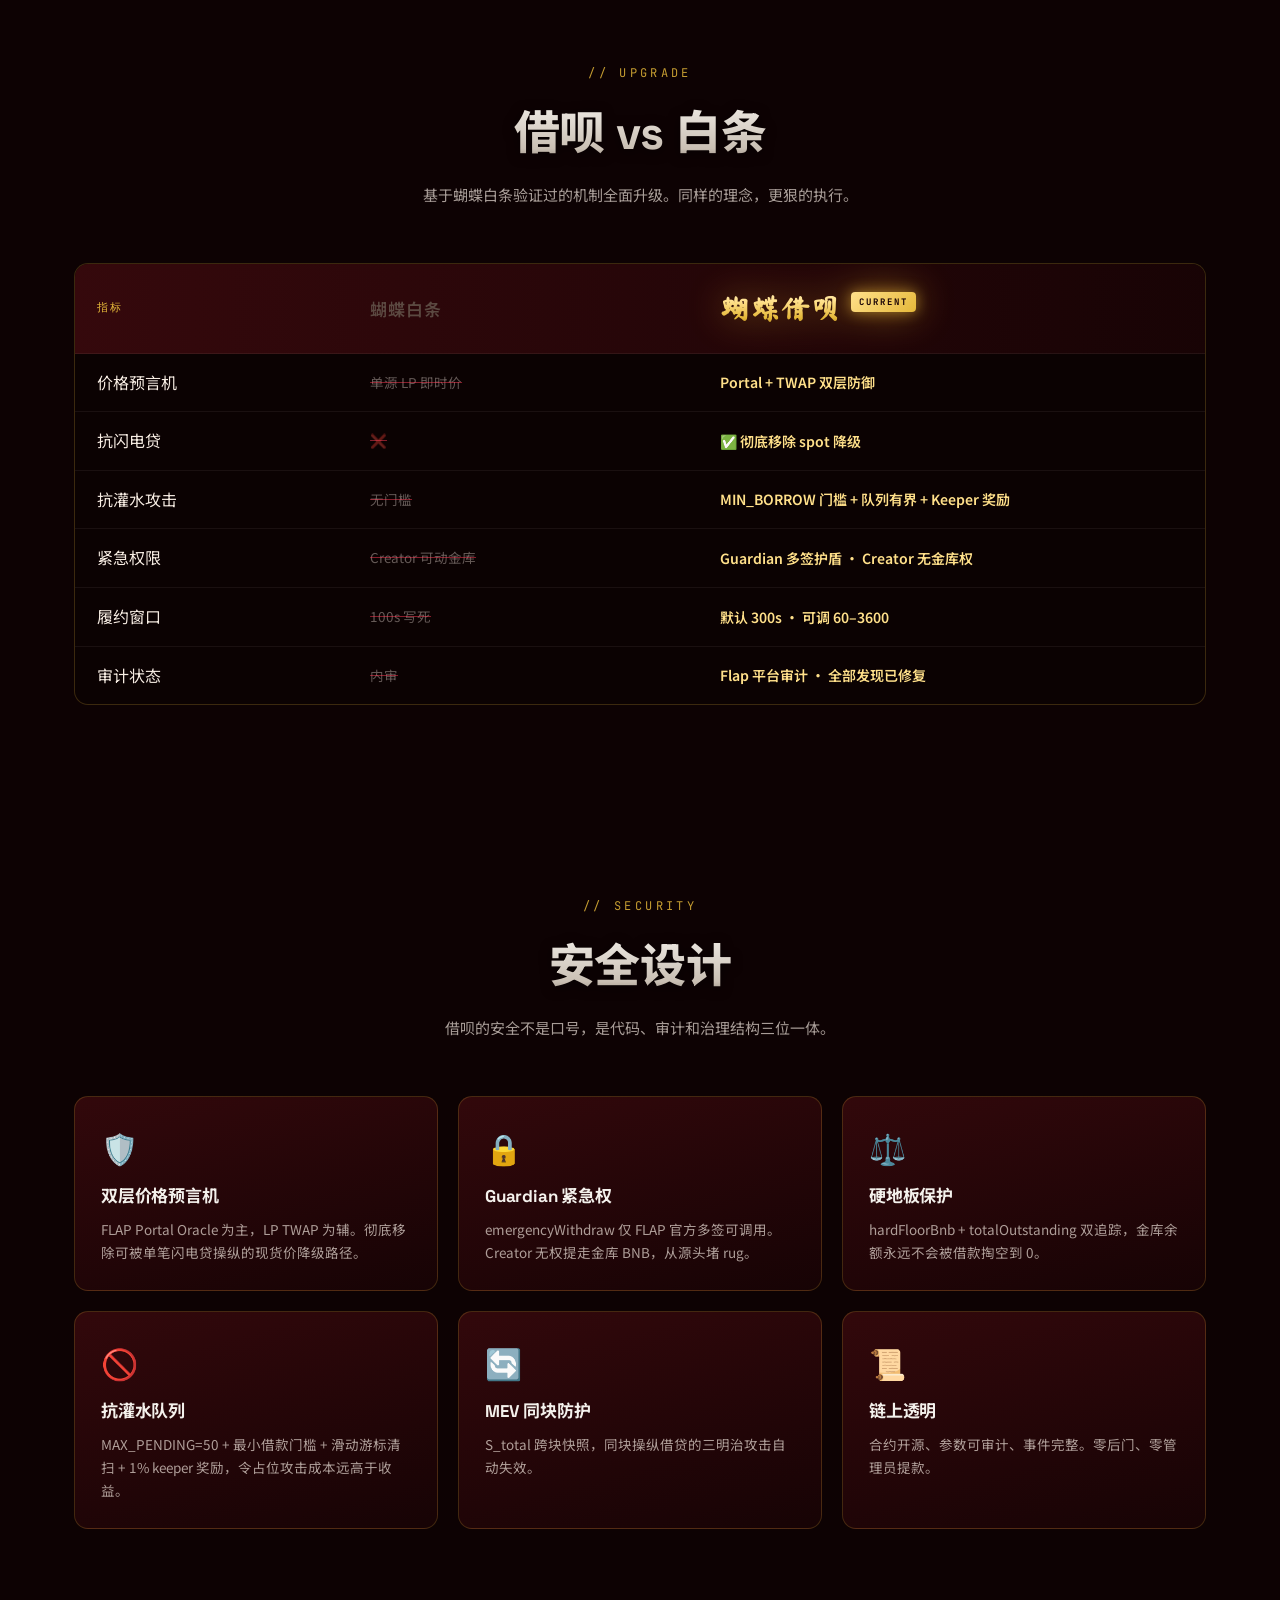
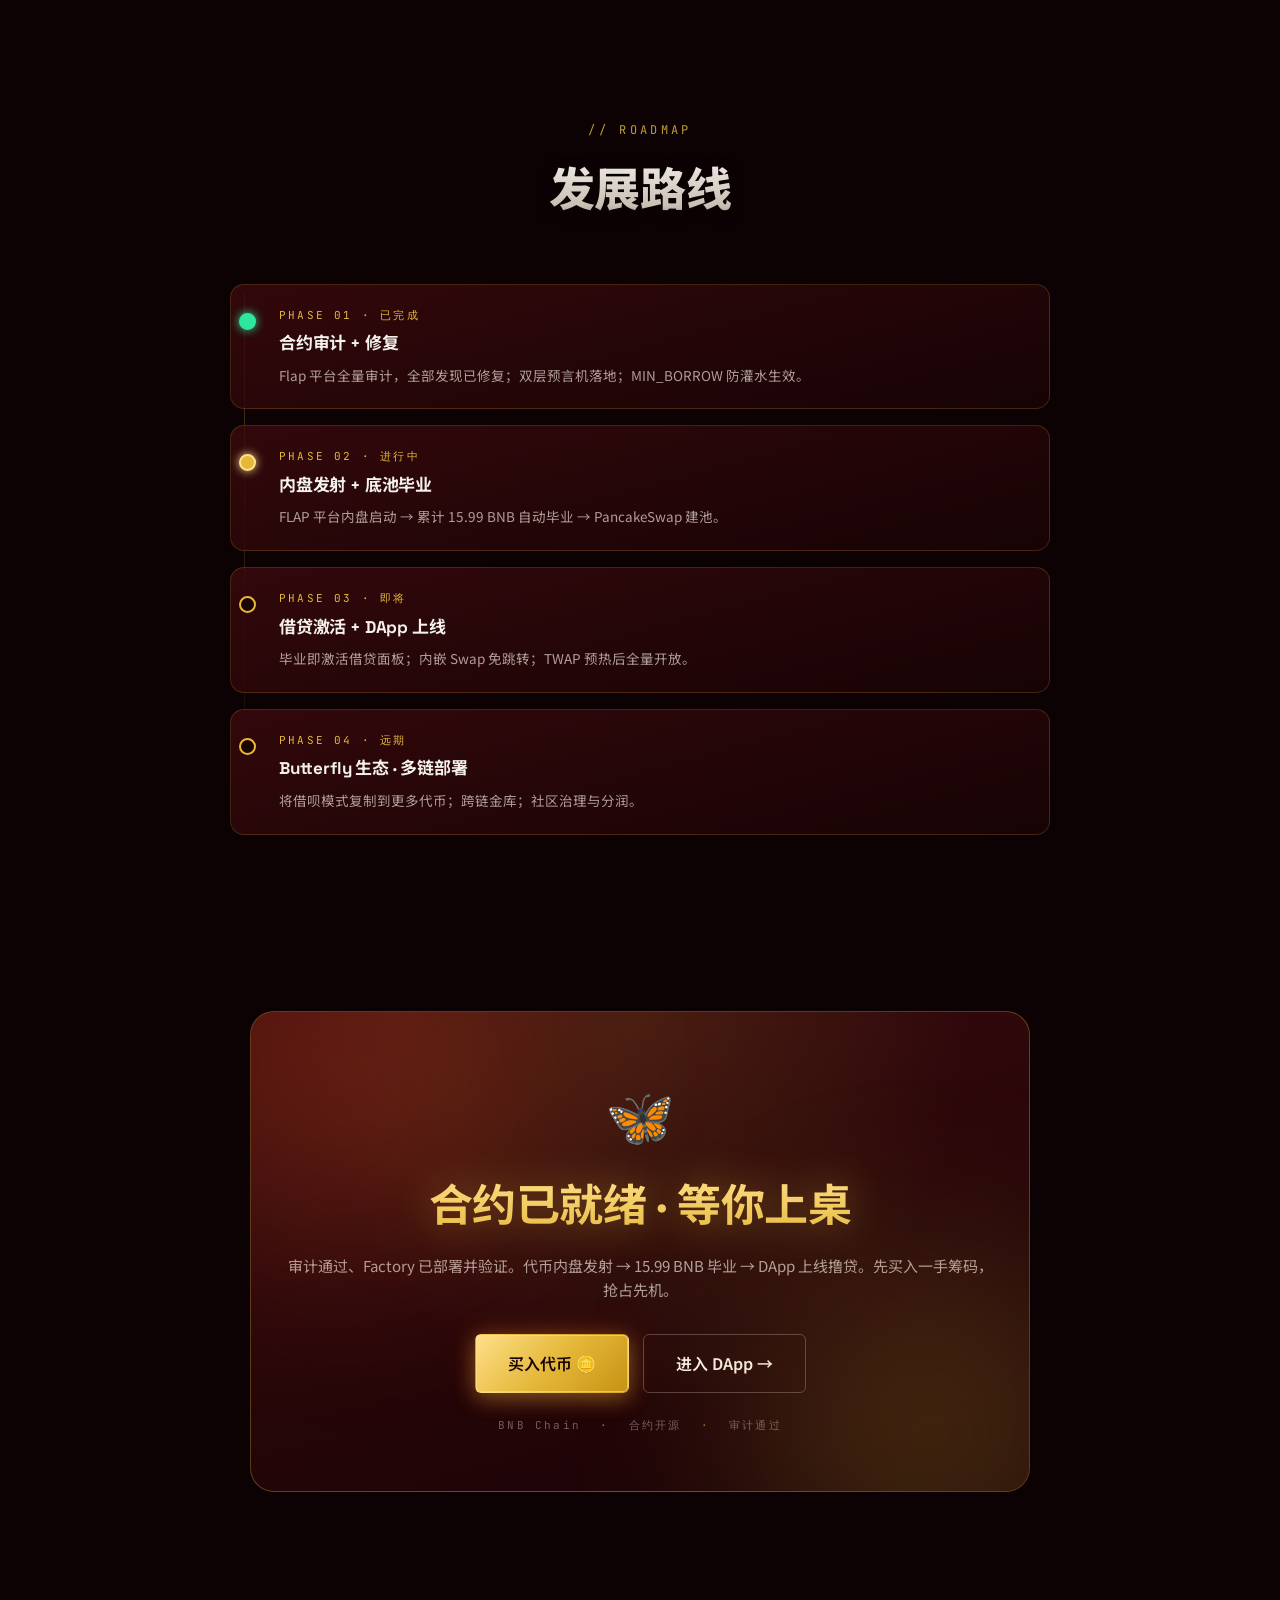
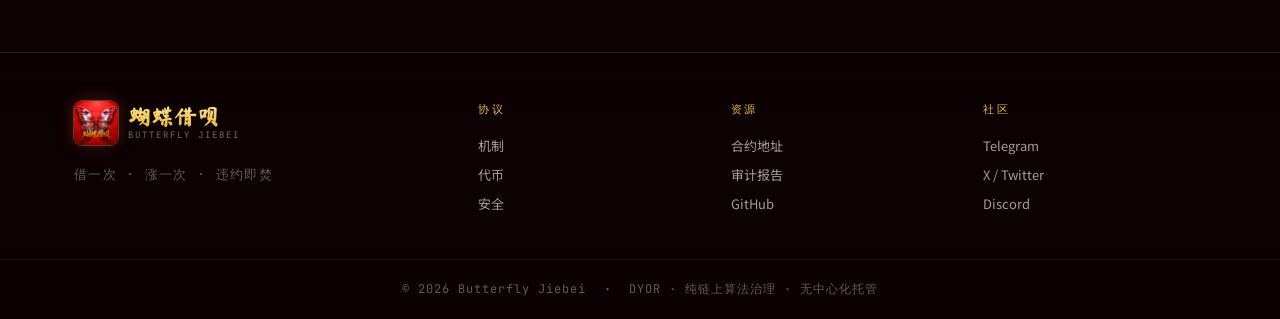
==== commit 465018ba: "Copy: '可借约 0.1 BNB' → '最高可借 0.3 BNB' in mechanism section Matches the actual collateralCapBps (30%) " ====
--- a/index.html
+++ b/index.html
@@ -135,7 +135,7 @@
         <div class="step-no">02</div>
         <div class="step-icon">⚡</div>
         <h3 data-i="mech.s2.t">一键借出 BNB</h3>
-        <p data-i="mech.s2.d">合约用 Portal + TWAP 双层预言机定价，示例：抵押 1 BNB 市值代币可借约 0.1 BNB，300 秒倒计时启动。</p>
+        <p data-i="mech.s2.d">合约用 Portal + TWAP 双层预言机定价，示例：抵押 1 BNB 市值代币最高可借 0.3 BNB，300 秒倒计时启动。</p>
         <div class="step-code">stakeAndBorrow(stakeAmount)</div>
       </article>
       <article class="flow-step">
@@ -162,7 +162,7 @@
       <div class="ex-flow">
         <div class="ex-step"><span class="ex-k" data-i="mech.ex.k1">买入持仓</span><span class="ex-v">1 BNB 市值</span></div>
         <span class="ex-arr">→</span>
-        <div class="ex-step"><span class="ex-k" data-i="mech.ex.k2">合约评估</span><span class="ex-v">可借 <b>0.1 BNB</b></span></div>
+        <div class="ex-step"><span class="ex-k" data-i="mech.ex.k2">合约评估</span><span class="ex-v">最高可借 <b>0.3 BNB</b></span></div>
         <span class="ex-arr">→</span>
         <div class="ex-step"><span class="ex-k" data-i="mech.ex.k3">300 秒内买回</span><span class="ex-v">买盘推高币价</span></div>
         <span class="ex-arr">→</span>
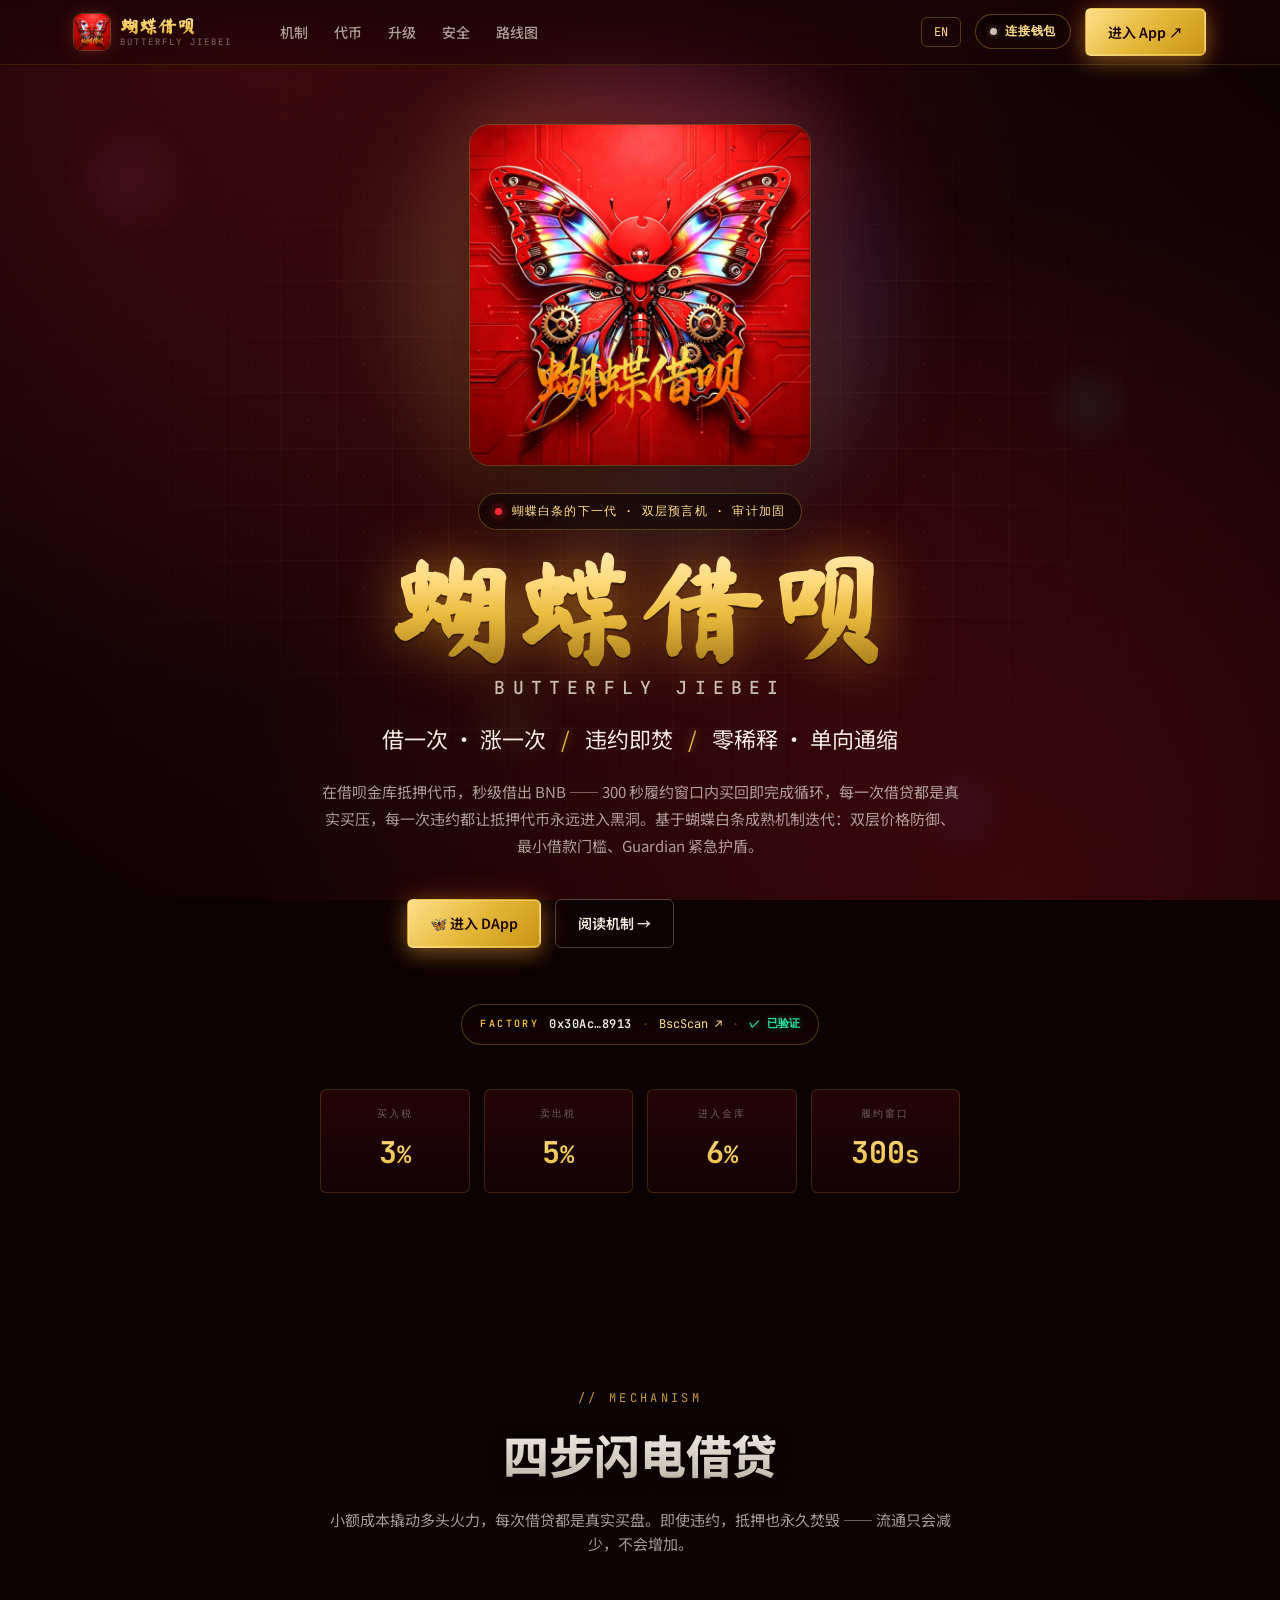
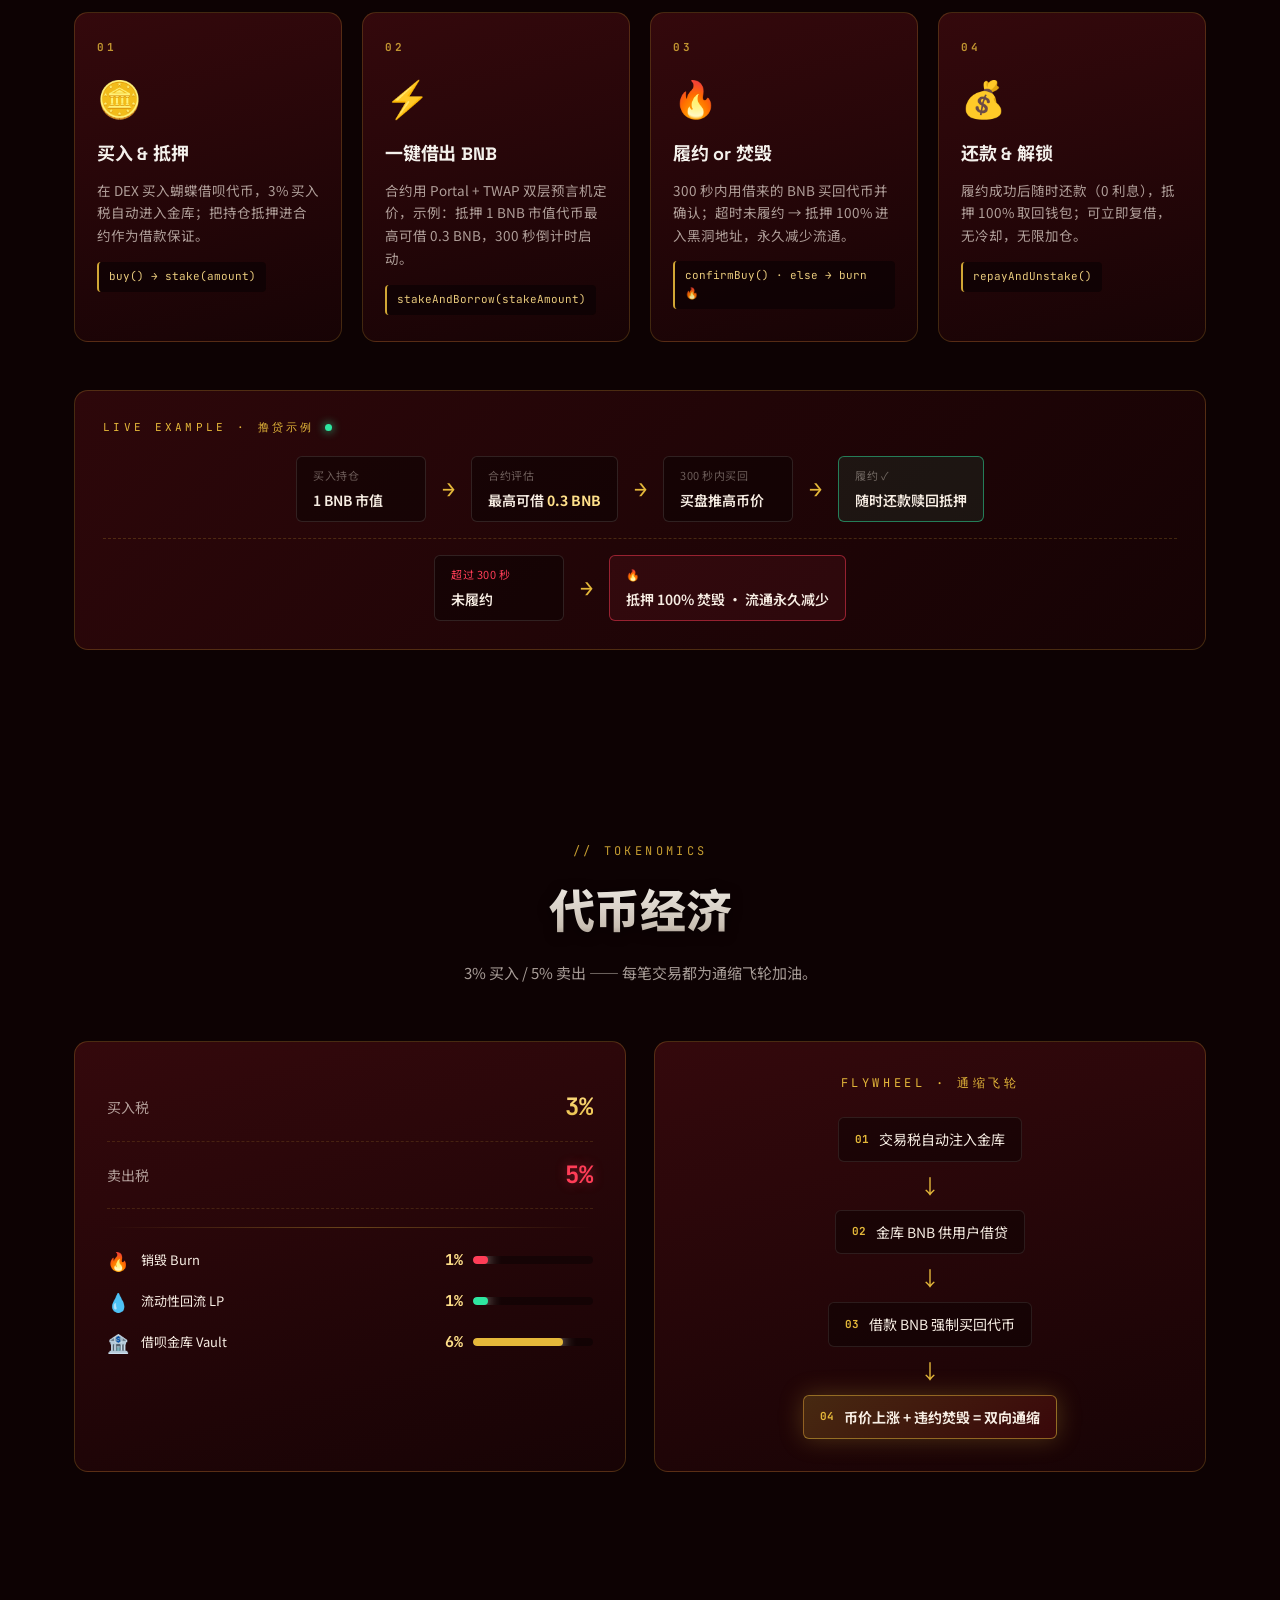
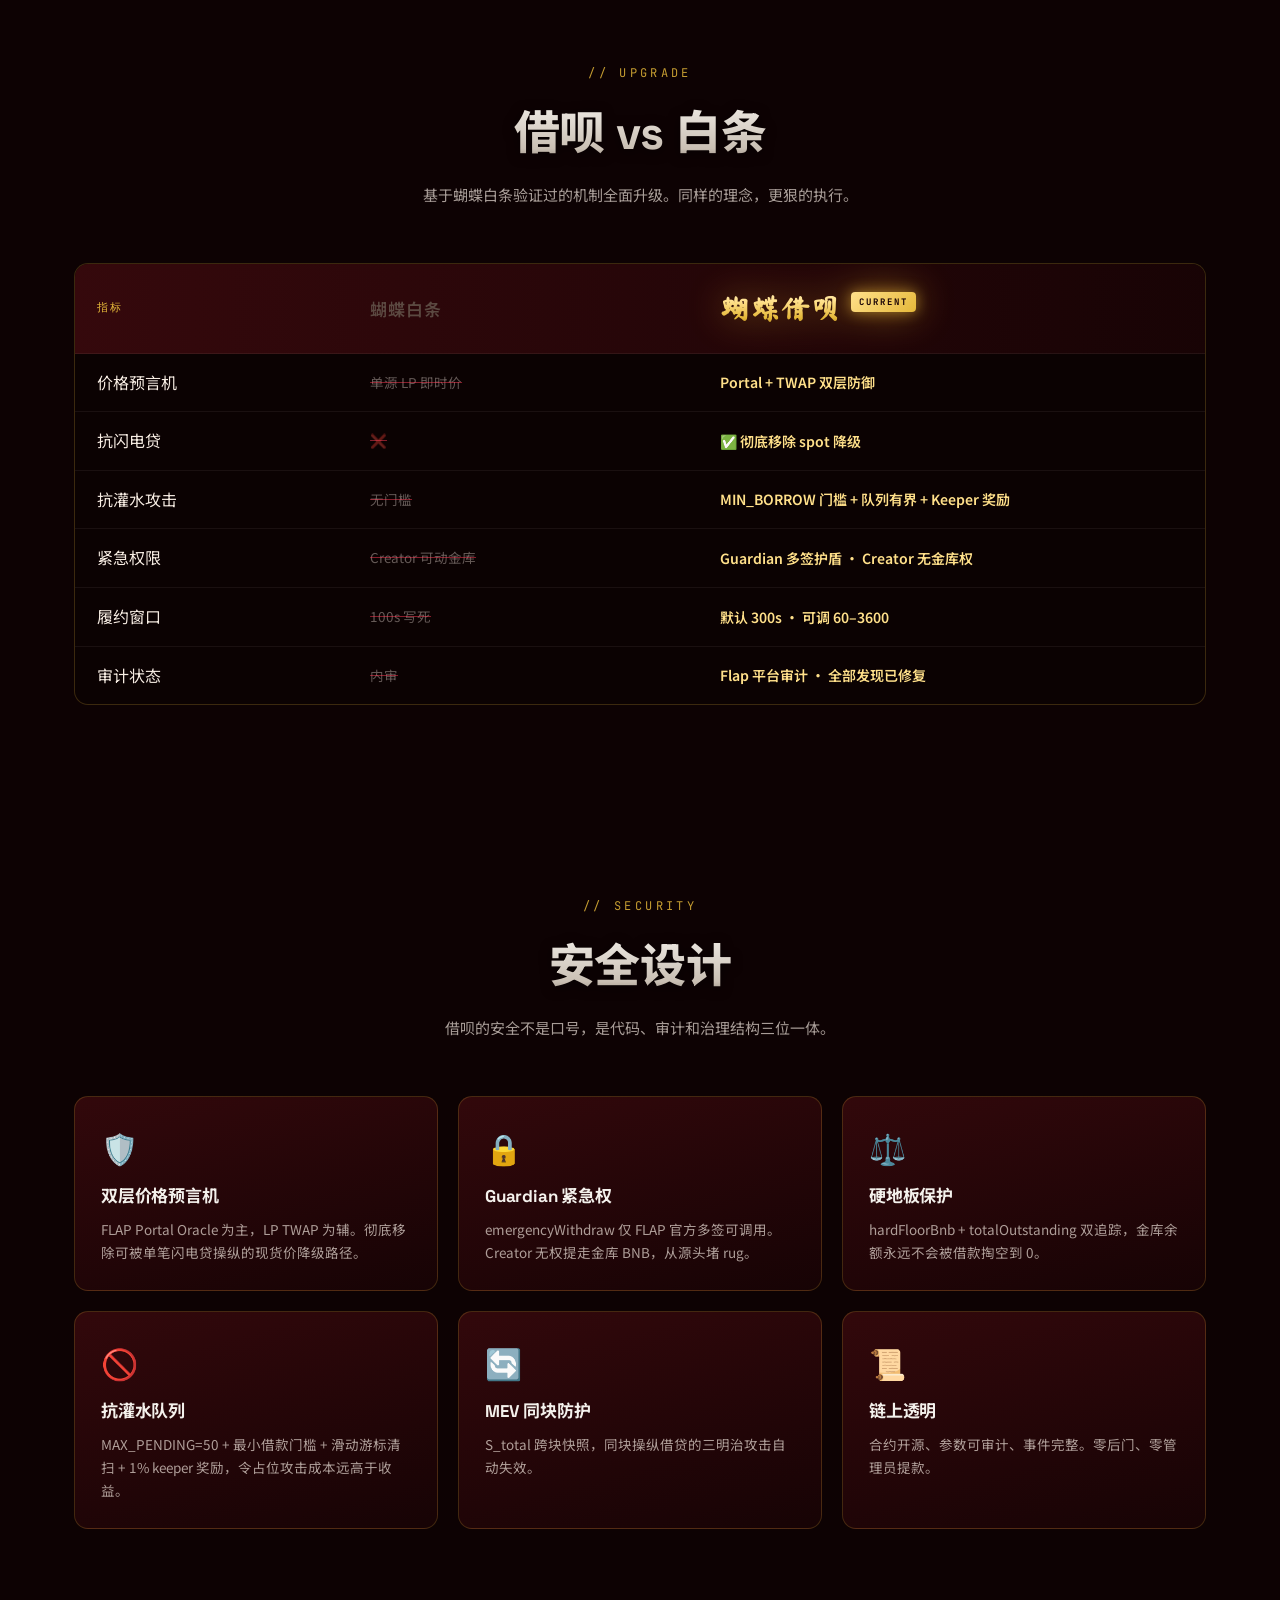
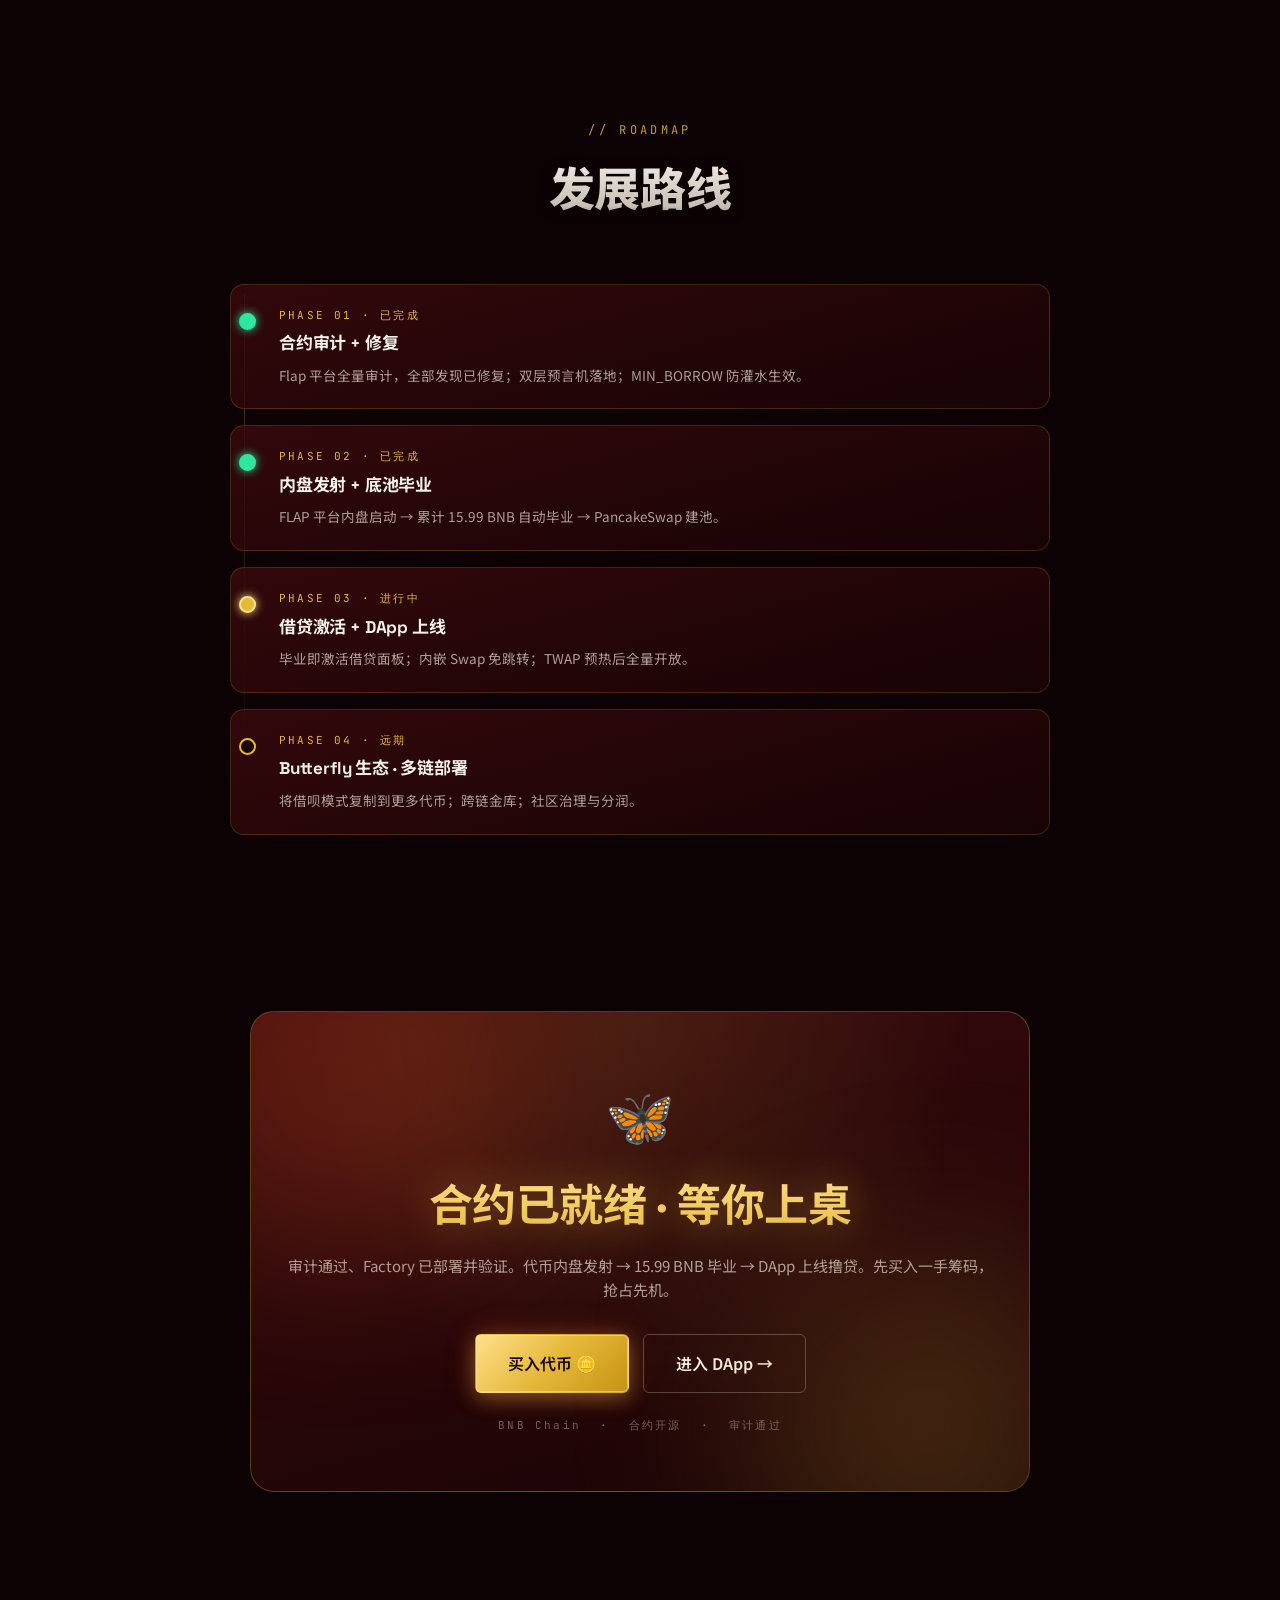
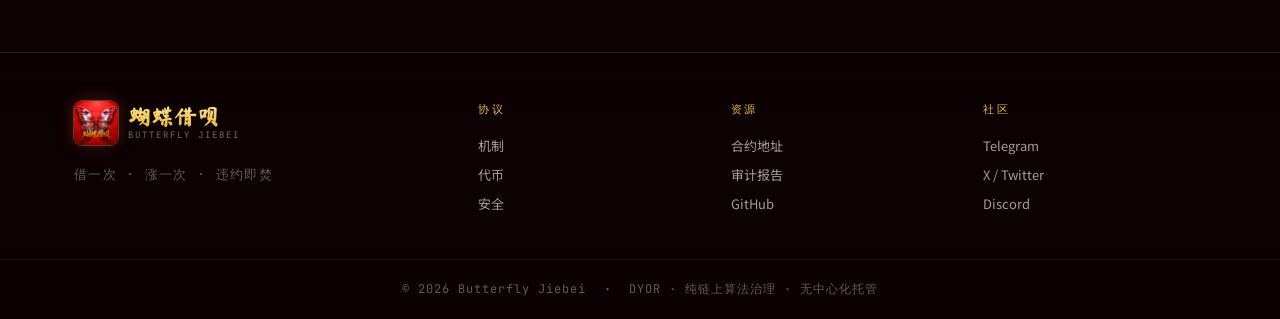
==== commit 141a788f: "Roadmap: mark PHASE 02 done, PHASE 03 in progress" ====
--- a/index.html
+++ b/index.html
@@ -354,13 +354,13 @@
         <h4 data-i="road.p1.t">合约审计 + 修复</h4>
         <p data-i="road.p1.d">Flap 平台全量审计，全部发现已修复；双层预言机落地；MIN_BORROW 防灌水生效。</p>
       </div>
-      <div class="road-item road-active">
-        <div class="road-tag" data-i="road.p2.tag">PHASE 02 · 进行中</div>
+      <div class="road-item road-done">
+        <div class="road-tag" data-i="road.p2.tag">PHASE 02 · 已完成</div>
         <h4 data-i="road.p2.t">内盘发射 + 底池毕业</h4>
         <p data-i="road.p2.d">FLAP 平台内盘启动 → 累计 15.99 BNB 自动毕业 → PancakeSwap 建池。</p>
       </div>
-      <div class="road-item">
-        <div class="road-tag" data-i="road.p3.tag">PHASE 03 · 即将</div>
+      <div class="road-item road-active">
+        <div class="road-tag" data-i="road.p3.tag">PHASE 03 · 进行中</div>
         <h4 data-i="road.p3.t">借贷激活 + DApp 上线</h4>
         <p data-i="road.p3.d">毕业即激活借贷面板；内嵌 Swap 免跳转；TWAP 预热后全量开放。</p>
       </div>
